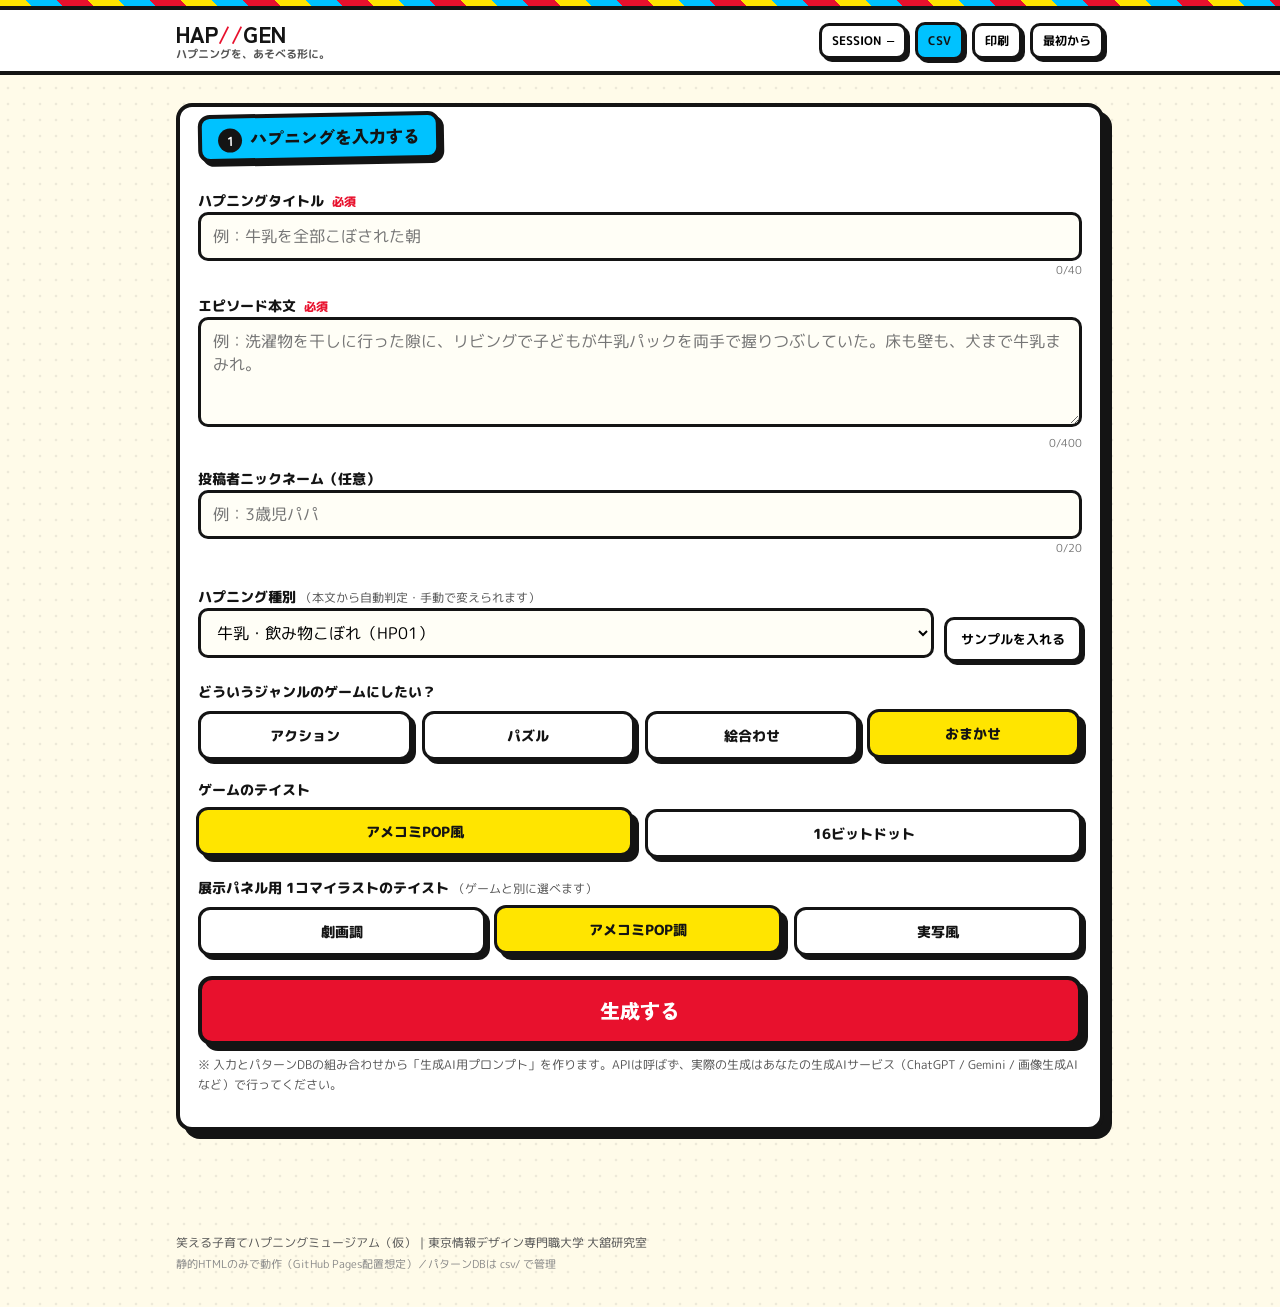
==== offline.html @ a5647f0b "操作キャラにじいじばあば/三輪車/ハムスターを追加(CC09-CC11)し、本文連動スコアリング対象に" ====
<!DOCTYPE html>
<html lang="ja">
<head>
<meta charset="UTF-8">
<meta name="viewport" content="width=device-width,initial-scale=1.0">
<title>HAP//GEN — 子育てハプニング→ゲーム&イラスト 生成プロンプトツール</title>
<meta name="description" content="区民から投稿された子育てハプニングを、遊べるミニゲームと展示パネル1コマの生成AI用プロンプトに落とす。笑える子育てハプニングミュージアムのための企画ツール。">
<link rel="preconnect" href="https://fonts.googleapis.com">
<link rel="preconnect" href="https://fonts.gstatic.com" crossorigin>
<link href="https://fonts.googleapis.com/css2?family=IBM+Plex+Mono:wght@400;600&family=M+PLUS+Rounded+1c:wght@400;700;800&family=Zen+Kaku+Gothic+New:wght@700;900&display=swap" rel="stylesheet">
<style>
:root{
  --ink:#141414; --paper:#fffbe9; --card:#ffffff;
  --cyan:#00c2ff; --yellow:#ffe500; --red:#e8112d; --blue:#2b50ff;
  --mono:'IBM Plex Mono',ui-monospace,monospace;
  --gothic:'Zen Kaku Gothic New','M PLUS Rounded 1c',sans-serif;
  --round:'M PLUS Rounded 1c','Hiragino Maru Gothic ProN','Yu Gothic',sans-serif;
}
*{box-sizing:border-box;-webkit-tap-highlight-color:transparent;}
body{
  margin:0;color:var(--ink);background:var(--paper);
  background-image:radial-gradient(rgba(0,0,0,.07) 1.5px, transparent 1.6px);
  background-size:16px 16px;
  font-family:var(--round);line-height:1.65;font-size:15px;
}
.edge{height:10px;border-bottom:4px solid var(--ink);
  background:repeating-linear-gradient(45deg,var(--yellow) 0 22px,var(--cyan) 22px 44px,var(--red) 44px 66px);}

/* ---------- ヘッダー ---------- */
.bar{position:sticky;top:0;z-index:20;background:var(--card);border-bottom:4px solid var(--ink);}
.bar-in{max-width:960px;margin:0 auto;display:flex;align-items:center;justify-content:space-between;gap:10px;padding:10px 16px;}
.wordmark{text-decoration:none;color:var(--ink);display:flex;flex-direction:column;line-height:1.25;}
.wm-main{font-family:var(--gothic);font-weight:900;font-size:22px;letter-spacing:.02em;}
.slash{color:var(--red);}
.wm-sub{font-size:11px;color:#555;font-weight:700;}
.bar-right{display:flex;align-items:center;gap:8px;flex-wrap:wrap;}
.code-chip,.icon-btn,.db-chip{
  border:3px solid var(--ink);border-radius:10px;background:#fff;
  font-family:var(--round);font-weight:700;font-size:12px;padding:6px 10px;
  box-shadow:3px 3px 0 var(--ink);cursor:pointer;
}
.code-chip:active,.icon-btn:active{transform:translate(2px,2px);box-shadow:1px 1px 0 var(--ink);}
.cc-val{font-family:var(--mono);margin-left:6px;}
.db-chip{cursor:default;}
.db-chip.csv{background:var(--cyan);}
.db-chip.api{background:var(--yellow);}
.db-chip.local{background:#e2e2e2;}

/* ---------- レイアウト ---------- */
.shell{max-width:960px;margin:0 auto;padding:28px 16px 60px;}
.card{
  background:var(--card);border:4px solid var(--ink);border-radius:16px;
  box-shadow:8px 8px 0 var(--ink);padding:20px 18px;margin:0 0 32px;
}
.band{
  display:inline-block;margin:-34px 0 14px;background:var(--cyan);
  border:4px solid var(--ink);border-radius:12px;padding:6px 16px;
  font-family:var(--gothic);font-weight:900;font-size:17px;
  box-shadow:4px 4px 0 var(--ink);transform:rotate(-1deg);
}
.band .no{
  display:inline-block;background:var(--ink);color:#fff;border-radius:50%;
  width:24px;height:24px;line-height:24px;text-align:center;font-size:13px;margin-right:8px;
}

/* ---------- フォーム ---------- */
.field{margin:14px 0 4px;}
.field label{display:block;font-weight:800;font-size:14px;}
.req{color:var(--red);font-style:normal;font-size:12px;margin-left:4px;}
.hint{font-weight:400;font-size:12px;color:#555;}
input[type=text],textarea,select{
  width:100%;border:3px solid var(--ink);border-radius:10px;padding:10px 12px;
  font-size:16px;font-family:var(--round);background:#fffef6;outline:none;
}
input:focus,textarea:focus,select:focus{background:#e9fbff;}
textarea{min-height:110px;resize:vertical;}
.count{font-size:11px;text-align:right;color:#777;}
.row{display:flex;gap:10px;align-items:flex-end;margin:14px 0;flex-wrap:wrap;}
.row .grow{flex:1;min-width:220px;}
.ghost{
  border:3px solid var(--ink);border-radius:10px;background:#fff;font-weight:700;
  font-size:13px;padding:10px 14px;cursor:pointer;box-shadow:3px 3px 0 var(--ink);font-family:var(--round);
}
.ghost:active{transform:translate(2px,2px);box-shadow:1px 1px 0 var(--ink);}
.optgroup{margin:18px 0 6px;}
.optgroup .ttl{font-weight:800;font-size:14px;margin-bottom:8px;}
.radios{display:grid;grid-template-columns:repeat(auto-fit,minmax(140px,1fr));gap:10px;}
.radio{position:relative;}
.radio input{position:absolute;opacity:0;width:100%;height:100%;margin:0;cursor:pointer;}
.radio .face{
  display:block;border:3px solid var(--ink);border-radius:12px;padding:10px 8px;
  text-align:center;font-weight:800;font-size:14px;background:#fff;
  box-shadow:4px 4px 0 var(--ink);transition:.08s;pointer-events:none;
}
.radio input:checked+.face{background:var(--yellow);transform:translate(-2px,-2px);box-shadow:6px 6px 0 var(--ink);}
.radio input:focus-visible+.face{outline:3px dashed var(--blue);}
.generate{
  display:block;width:100%;margin-top:20px;border:4px solid var(--ink);border-radius:14px;
  background:var(--red);color:#fff;font-family:var(--gothic);font-weight:900;font-size:20px;
  padding:16px;cursor:pointer;box-shadow:6px 6px 0 var(--ink);
}
.generate:active{transform:translate(3px,3px);box-shadow:2px 2px 0 var(--ink);}
.note{font-size:12px;color:#555;margin-top:10px;}

/* ---------- 出力 ---------- */
.sum{display:flex;flex-wrap:wrap;gap:8px;margin:6px 0 10px;}
.sum .chip{
  border:3px solid var(--ink);border-radius:10px;padding:4px 10px;font-size:12px;
  font-weight:700;background:#fff;box-shadow:3px 3px 0 var(--ink);
}
.sum .chip b{font-weight:800;}
.sum .chip.k-hp{background:var(--cyan);}
.sum .chip.k-genre{background:var(--yellow);}
.sum .chip.k-variant{background:#ffd9e2;}
.sum .chip.k-twist{background:#d9f2ff;}
.sum .chip.k-comedy{background:#fff0b3;}
.sum .chip.k-gimmick{background:#d9ffe2;}
.sum .chip.k-arcade{background:#ffdaa3;}
.sum .chip.k-char{background:#ffd6e8;}
.sum .chip.k-combo{background:var(--yellow);}
.sum .chip.k-taste{background:#e5dcff;}
.sum .chip.k-extract{background:#ffe9d6;}
.sum .chip.k-scene{background:#e2ffd9;text-align:left;max-width:100%;white-space:normal;}
.tabs{display:flex;gap:10px;margin:18px 0 12px;flex-wrap:wrap;}
.tabbtn{
  border:3px solid var(--ink);background:#fff;border-radius:12px;padding:8px 14px;
  font-weight:800;font-size:14px;cursor:pointer;box-shadow:4px 4px 0 var(--ink);font-family:var(--round);
}
.tabbtn.on{background:var(--cyan);}
.pane textarea{
  font-family:var(--mono);font-size:12.5px;line-height:1.6;
  min-height:380px;white-space:pre-wrap;
}
.btnrow{display:flex;gap:10px;margin-top:12px;flex-wrap:wrap;}
.btnrow .main,.btnrow .sub{
  border:3px solid var(--ink);border-radius:10px;padding:10px 16px;font-weight:800;
  font-size:14px;cursor:pointer;box-shadow:3px 3px 0 var(--ink);font-family:var(--round);
}
.btnrow .main{background:var(--yellow);}
.btnrow .sub{background:#fff;}
.btnrow .main:active,.btnrow .sub:active{transform:translate(2px,2px);box-shadow:1px 1px 0 var(--ink);}

.foot{max-width:960px;margin:0 auto;padding:10px 16px 34px;font-size:12px;color:#555;display:flex;flex-direction:column;gap:2px;}
.foot-note{font-size:11px;color:#888;}

.toast{
  position:fixed;left:50%;bottom:24px;transform:translateX(-50%) translateY(20px);
  opacity:0;transition:.25s;background:var(--ink);color:#fff;padding:10px 18px;
  border-radius:12px;font-weight:700;z-index:99;pointer-events:none;
}
.toast.show{opacity:1;transform:translateX(-50%) translateY(0);}

@media(max-width:600px){
  .bar-in{padding:8px 10px;}
  .wm-sub{display:none;}
  .shell{padding:22px 10px 50px;}
  .pane textarea{min-height:300px;}
}

@media print{
  body{background:#fff;}
  .edge,.bar,.foot,.toast,.btnrow,.tabs,.note,.sum{display:none!important;}
  .card{box-shadow:none;border-width:2px;}
  #formCard{display:none!important;}
  #outCard{display:block!important;}
  .pane{display:block!important;margin-bottom:18px;}
  .pane[hidden]{display:block!important;}
  .pane textarea{border:1px solid #999;height:auto;min-height:0;font-size:10px;white-space:pre-wrap;}
}

</style>
</head>
<body>
<div class="edge" aria-hidden="true"></div>

<header class="bar">
  <div class="bar-in">
    <a class="wordmark" href="#" aria-label="最初に戻る">
      <span class="wm-main">HAP<span class="slash">//</span>GEN</span>
      <span class="wm-sub">ハプニングを、あそべる形に。</span>
    </a>
    <div class="bar-right">
      <button class="code-chip" id="sessionChip" type="button" title="この企画のセッションリンクをコピーします。別の端末で続きを開けます。">
        <span class="cc-label">SESSION</span><span class="cc-val" id="sessionCode">—</span>
      </button>
      <span class="db-chip local" id="dbChip" title="データの読み込み元">…</span>
      <button class="icon-btn" id="btnPrint" type="button" title="印刷 / PDF保存">印刷</button>
      <button class="icon-btn" id="btnRestart" type="button" title="入力を全部消して最初から">最初から</button>
    </div>
  </div>
</header>

<main class="shell">

  <!-- ===== 1. 入力フォーム ===== -->
  <section class="card" id="formCard">
    <h2 class="band"><span class="no">1</span>ハプニングを入力する</h2>

    <div class="field">
      <label for="fTitle">ハプニングタイトル <em class="req">必須</em></label>
      <input type="text" id="fTitle" maxlength="40" placeholder="例：牛乳を全部こぼされた朝">
      <div class="count"><span id="cTitle">0</span>/40</div>
    </div>

    <div class="field">
      <label for="fStory">エピソード本文 <em class="req">必須</em></label>
      <textarea id="fStory" maxlength="400" placeholder="例：洗濯物を干しに行った隙に、リビングで子どもが牛乳パックを両手で握りつぶしていた。床も壁も、犬まで牛乳まみれ。"></textarea>
      <div class="count"><span id="cStory">0</span>/400</div>
    </div>

    <div class="field">
      <label for="fAuthor">投稿者ニックネーム（任意）</label>
      <input type="text" id="fAuthor" maxlength="20" placeholder="例：3歳児パパ">
      <div class="count"><span id="cAuthor">0</span>/20</div>
    </div>

    <div class="row">
      <div class="field grow">
        <label for="fPack">ハプニング種別 <span class="hint">（本文から自動判定・手動で変えられます）</span></label>
        <select id="fPack"></select>
      </div>
      <button class="ghost" id="btnSample" type="button">サンプルを入れる</button>
    </div>

    <div class="optgroup">
      <div class="ttl">どういうジャンルのゲームにしたい？</div>
      <div class="radios" id="rGenre">
        <label class="radio"><input type="radio" name="genre" value="action"><span class="face">アクション</span></label>
        <label class="radio"><input type="radio" name="genre" value="puzzle"><span class="face">パズル</span></label>
        <label class="radio"><input type="radio" name="genre" value="match"><span class="face">絵合わせ</span></label>
        <label class="radio"><input type="radio" name="genre" value="omakase" checked><span class="face">おまかせ</span></label>
      </div>
    </div>

    <div class="optgroup">
      <div class="ttl">ゲームのテイスト</div>
      <div class="radios" id="rGTheme">
        <label class="radio"><input type="radio" name="gtheme" value="pop" checked><span class="face">アメコミPOP風</span></label>
        <label class="radio"><input type="radio" name="gtheme" value="pixel"><span class="face">16ビットドット</span></label>
      </div>
    </div>

    <div class="optgroup">
      <div class="ttl">展示パネル用 1コマイラストのテイスト <span class="hint">（ゲームと別に選べます）</span></div>
      <div class="radios small" id="rITaste">
        <label class="radio"><input type="radio" name="itaste" value="gekiga"><span class="face">劇画調</span></label>
        <label class="radio"><input type="radio" name="itaste" value="pop" checked><span class="face">アメコミPOP調</span></label>
        <label class="radio"><input type="radio" name="itaste" value="photo"><span class="face">実写風</span></label>
      </div>
    </div>

    <button class="generate" id="btnGen">生成する</button>
    <p class="note">※ 入力とパターンDBの組み合わせから「生成AI用プロンプト」を作ります。APIは呼ばず、実際の生成はあなたの生成AIサービス（ChatGPT / Gemini / 画像生成AI など）で行ってください。</p>
  </section>

  <!-- ===== 2. 生成結果 ===== -->
  <section class="card" id="outCard" hidden>
    <h2 class="band"><span class="no">2</span>生成結果</h2>

    <div class="sum" id="sumChips"></div>
    <div class="row">
      <button class="ghost" id="btnReroll" type="button">バリエーションを変える</button>
      <button class="ghost" id="btnBack" type="button">入力に戻る</button>
    </div>

    <div class="tabs" role="tablist">
      <button class="tabbtn on" id="tabGame" role="tab">ゲーム生成プロンプト</button>
      <button class="tabbtn" id="tabIllust" role="tab">イラスト生成プロンプト</button>
    </div>

    <div class="pane" id="paneGame">
      <textarea id="outGame" readonly spellcheck="false"></textarea>
      <div class="btnrow">
        <button class="main" id="btnCopyGame" type="button">コピー</button>
        <button class="sub" id="btnDlGame" type="button">.mdでダウンロード</button>
      </div>
    </div>

    <div class="pane" id="paneIllust" hidden>
      <textarea id="outIllust" readonly spellcheck="false"></textarea>
      <div class="btnrow">
        <button class="main" id="btnCopyIllust" type="button">コピー</button>
        <button class="sub" id="btnDlIllust" type="button">.mdでダウンロード</button>
      </div>
    </div>

    <div class="btnrow">
      <button class="main" id="btnDlBoth" type="button">両方まとめてダウンロード</button>
    </div>
  </section>

</main>

<footer class="foot">
  <span id="footCredit">笑える子育てハプニングミュージアム（仮）｜東京情報デザイン専門職大学 大舘研究室</span>
  <span class="foot-note">静的HTMLのみで動作（GitHub Pages配置想定）／パターンDBは csv/ で管理</span>
</footer>

<div class="toast" id="toast" role="status"></div>

<script>
/* =========================================================
   HAP//GEN — DB接続設定
   GitHub Pages に上げる前に、ここだけ書き換える。
   ========================================================= */
window.HP_CONFIG = {
  /* 'csv'   : 公開したスプレッドシートのCSV / 同じリポジトリの csv/ を読む（GitHub Pages だけで完結）
     'api'   : Google Apps Script の Web App から JSON を受け取る（非公開シートも可）
     'local' : 同梱の data.js を使う（オフライン・予備） */
  MODE: 'csv',

  /* MODE='api' のとき：Apps Script をデプロイして出た URL を貼る
     例）https://script.google.com/macros/s/AKfycb..../exec */
  API_URL: '',

  /* MODE='csv' のとき：公開CSVの置き場所（末尾スラッシュあり）
     tools/sheet_export.gs の exportCsv() で Google ドライブに書き出した公開URL、
     または同じリポジトリに置いた csv/ フォルダ */
  CSV_BASE: 'csv/',

  /* 起動時にDBが読めなかったとき、同梱の data.js で動かす（イベント当日を止めない） */
  FALLBACK: true,

  /* 読み込みログをコンソールに出す */
  DEBUG: true
};


/* 自動生成ファイル: node tools/build_data.js で csv/*.csv から出力。
   直接編集しない。編集は csv/*.csv を行い、再実行する。 */
window.HP_DATA = {};
window.HP_DATA["設定"] = "key,value\ntool_name,HAP//GEN\nevent_name,笑える子育てハプニングミュージアム\nvenue,江戸川区メタバース区役所\norganizer,東京情報デザイン専門職大学 大舘研究室\ngame_min_sec,30\ngame_max_sec,90\nillust_ratio,4:5\nillust_size,1080x1350\npanel_print,A4縦\n";
window.HP_DATA["マスタ_ハプニング"] = "id,label,keywords,sample_title,sample_episode,scene_hook,good_items,bad_items,player,player_label,game_hook,onomatopoe,illust_idea\nHP01,牛乳・飲み物こぼれ,\"牛乳,ミルク,こぼし,こぼれ,ジュース,水,コップ,麦茶,コーヒー\",牛乳を全部こぼされた朝,\"洗濯物を干しに行った隙に、リビングで子どもが牛乳パックを両手で握りつぶしていた。床も壁も、犬まで牛乳まみれだった。\",\"朝のリビング。床に広がる白い水たまりと、倒れた牛乳パック。\",\"🥛,🍼,🧃,☕\",\"🥦,🧦,💧\",🍽️,お皿,\"こぼれる前の飲み物をお皿で受け止める / 床の水たまりをすばやくふき取る\",\"ざっぱーん!,OOPS!,MY GOD!,ヌルヌル…,WAAAH!\",\"倒れた牛乳パックから飛び散る牛乳。驚いて両手を広げる親と、なぜか得意げな子ども。\"\nHP02,トイレダッシュ,\"トイレ,うんち,うんこ,おしっこ,おまる,漏らす\",トイレまであと300メートル,\"商店街で「うんち!」が宣言された。迷路みたいな路地、避けきれない人混み、そして最後の一本道。親子の全力ダッシュ3分間。\",\"人混みと路地。視線の先に光るトイレのピクトグラム。\",\"🧻,🚽,💧,⭐\",\"🚧,🌀,🦠\",🧑,親(子を背負い),\"「うんち!」と言い出した子を背負って、人混みをよけながらトイレへダッシュ\",\"EMERGENCY!,うんち!,ダーッシュ!,まにあえ〜!,WHAT!?\",\"子を背負って全力疾走する親。後ろに青白いオーラ、前方に光るトイレサイン。\"\nHP03,ごはん大乱戦,\"ごはん,ご飯,食,食べ,たべ,離乳食,野菜,夕食,朝食,おやつ,パン,ランチ,口\",夕食が床に消えていく,\"ごはんを口に運ぶたび、いらないものが床に落ちていく。終わってみれば、床に落ちた量のほうが多かった日があった。\",\"食卓の上。飛び散るごはん粒と野菜。\",\"🍚,🥕,🍎,🍜\",\"🧦,🪀,📱\",👅,おくち,\"口に運べる食べものと、食べちゃいけないものを見分けてキャッチする\",\"あーん!,もぐもぐ,べっぴょ!!,UHHH…,もういや!\",\"食卓でスプーンを高くかざす子ども。飛び散るごはん粒と野菜、後ろで固まる親。\"\nHP04,おひるね大作戦,\"寝ない,寝た,お昼寝,おひるね,寝かしつけ,眠,ねむ,夜泣き,寝返り,添い寝,おねんね\",絵本3冊でも寝なかった夜,\"3冊の絵本と子守唄をフル投入したが、本人は最後までお目々ぱっちり。眠りに落ちたのは、添い寝した親のほうだった。\",\"薄暗い寝室。ふとんの上、頭上に月光とZの文字。\",\"😴,🌙,🧸,⭐\",\"🥁,📢,🔔\",🛏️,ふとん,\"眠くなるアイテムを集めて子どもを寝かしつける / うるさい音をよけて夢をまもる\",\"Zzz…,ねむい…,SHHH!,んぁ?,まだねない!\",\"ふとんで熟睡する子どもと、隣で身動きできない親。頭上にZの文字と月光。\"\nHP05,らくがき大作戦,\"落書き,らくがき,描い,かいた,クレヨン,絵の具,ペン,壁に描\",壁に家族の似顔絵美術館,\"トイレに行って戻ると、白い壁にクレヨンで「家族全員の似顔絵」が完成していた。犬には、しっかり首輪まで描かれていた。\",\"白い壁や畳に広がる、カラフルで大胆な落書き。\",\"🖍️,🎨,⭐,🌸\",\"🧦,🍕,💧\",🧽,スポンジ,\"壁を走る落書きをスポンジで消す / いい絵と消しちゃいけない絵を見分ける\",\"描いちゃった!,WHAT!?,最高傑作!,ピカソ!?,うわー!\",\"壁いっぱいの「作品」の前でドヤ顔の子ども。後ろで言葉を失う親。\"\nHP06,お風呂大爆発,\"お風呂,ふろ,シャワー,バスルーム,バスタブ,お湯,泡,入らない\",お風呂から脱走忍者,\"お風呂の湯船に、パジャマのまま飛び込もうとして抱き止めた。その2秒後、泡だらけの姿で脱走を開始した。\",\"バスルーム。床までこぼれる泡と、湯船の縁。\",\"🛁,🧼,🦆,⭐\",\"🧦,📱,🪣\",🪣,おけ,\"泡を集めてお風呂を完成させる / 脱走する子をよけいながら洗い上げる\",\"じゃぶじゃぶ!,ぶくぶく,入らない〜!,SHHH!,WAAAH!\",\"泡まみれで風船みたいにふくらんだ子ども。バスタブからこぼれ落ちる泡。\"\nHP07,スマホとり合い,\"スマホ,携帯,スマフォ,アイフォン,電話,充電,動画\",正座でにらむスマホ,\"スマホで動画を見ていたら、画面の前で誰かが直立不動の正座を始めた。じりじりと距離を詰めてくるその手を、止められない。\",\"リビングのソファ。画面の前で正座する子どもの影。\",\"📱,🔋,⭐,🎧\",\"🧸,🍕,💧\",📱,スマホ,\"子どもの手からスマホをまもる / とられないようにすばやくスワイプ\",\"じーっ,取り返した!,NOOO!,ぎゃー,WHAT!?\",\"スマホを高くかかげる親と、飛びつく子ども。静止画なのに動きが伝わる構図。\"\nHP08,お迎えバス・送迎ダッシュ,\"バス,お迎え,送迎,園バス,遅刻,間に合,ママチャリ,自転車,幼稚園,保育園,迎え\",幼稚園のお迎えバスをママチャリで追いかけた朝,\"バス乗り場に着いたら、お迎えバスの尾灯が見えはじめていた。ママチャリを飛ばして追いかけ、信号ごとに差が開いていく。なんとか曲がり角で追いつき、子どもは平然と「もう来ないかと思った」と言った。\",\"住宅街の坂道とバス通り。先を行くお迎えバスのテールランプ。\",\"🚌,🚲,💨,⭐\",\"🚦,🚧,🐶,🚗\",🚲,ママチャリ,\"お迎えバスをママチャリで追いかける。信号・坂・人混みをよけて距離を縮め、バスのドアまでたどり着く\",\"間に合え〜!,ダーッシュ!,EMERGENCY!,しんごう…!,WHAT!?\",\"ママチャリを猛烈にこぐ親。先を行くお迎えバスの後ろ姿、舞い上がる風。\"\nHP09,静寂の犯人探し,\"静か,静寂,米びつ,ばら撒き,ばらまき,ティッシュ,小麦粉,粉ミルク,いたずら,犯人,散らかし\",やけに静かだと思ったら米びつ大惨事,\"洗濯物を干している間、「やけに静かだな…」。見に行くと、米びつがひっくり返され床一面にお米がばら撒かれていた。犯人はベビーチェアの上で拍手していた。\",\"キッチンとリビング。床一面の白いお米と、勝ち誇った顔の子ども。\",\"🧺,🧹,⏳,⭐\",\"🍚,🐾,💨,🧦\",🧹,ほうき,\"「やけに静かだ」の数秒間が勝負。散らかったものを時間内に集めて後片付けする回収アクション。足跡をたどる形式もよい\",\"ざーっ,サワサワ…,STILL…,えっ!?,しずーん\",\"床一面にばら撒かれたお米の前で拍手する子ども。扉の隙間からこっそり覗く大人。\"\nHP10,メイク&化粧イタズラ,\"メイク,化粧,口紅,ファンデーション,ファンデ,パフ,香水,美容液,基礎化粧品,鏡\",鏡の前のファッションショー,\"化粧をしている数分の間に、本人の顔にも母の顔にも口紅とパフが飛び火。鏡の前で完成した「作品」を、本人が自慢げに披露してくれた。\",\"ドレッサーの前。口紅とパフの跡だらけの親子。\",\"💄,🪞,🎀,⭐\",\"🧴,🧦,🚿,🐾\",💄,口紅,\"流れてくる化粧品を正しく使う/間違えたものをよける。肌の「メイク完了度」をタイムリーに上げるパズルもよい\",\"すーっ,キラキラ,完成!,WHAT!?,あらやだ\",\"口紅だらけの顔でドヤ顔の子どもと、口の周りだけ化粧された親。鏡の反射も活用。\"\nHP11,スーパーおねだり大戦,\"スーパー,レジ,コンビニ,買い物,おねだり,買って,お菓子,玩具売り場,カゴ,代金\",レジ前での大泣き一回戦,\"レジの行列で「あのお菓子買って!」が却下された瞬間、床での寝そべり大泣きが始動。周囲の視線を集めながら、最後はレジのおばちゃんが1個サービスして決着した。\",\"スーパーのレジ前。床で寝そべる子と小さくなる親。\",\"🛒,🍎,🥕,🧾\",\"🍭,🧸,📢,👀\",🛒,買い物かご,\"流れてくるおねだりをカゴに入れる/入れると面倒になる取捨選択。周囲の視線ゲージの管理がツイスト\",\"うわーん!,ほしい〜!,IGNORE…,どいて〜,ピーポー\",\"床で寝そべって大泣きする子どもと、かごを持って固まる親。見守る他の客と店員。\"\nHP12,迷言・言い間違いアワー,\"言い間違い,迷言,名言,言えた,口癖,真似,覚え,言葉,間違い,読み間違い\",月極駐車場は「げっきょくさん」のもの,\"駐車場を指さして「げっきょくさんのところだね」。以後、アジフライは「アジライフ」、店は「エコバッグさん」に。家族の迷言帳が1冊できあがった。\",\"家族の会話が飛び交うリビングや車内。フキダシの海。\",\"💬,📖,⭐,✏️\",\"🐦,🔇,🌀,🤖\",💬,フキダシ,\"出てくる言葉カードを「正しい読み方/うちの迷言」に仕分ける。迷言と絵を合わせる神経衰弱もよい\",\"えっ!?,アジライフ!,あるある!,笑い声,教科書よ\",\"フキダシだらけで得意げに喋る子どもと、笑い転げる大人たち。\"\nHP13,服のこだわり大戦,\"服,着替え,お古,ボロボロ,キャラクター,自分で着,パジャマ,ズボン,靴,好きな服,着たがら\",ボロボロの服しか着ない主張,\"お古のボロボロの服を「これがいい!」と主張し、それ以外は着ない。外出先でも全身キャラクター衣装。親の服選びは毎朝の戦争である。\",\"朝の玄関・クローゼット前。服の山と交渉中の親子。\",\"👕,🧦,👗,⭐\",\"🥦,🌀,📢,💧\",👕,服,\"流れてくる服を「本人が喜ぶ服/却下」に仕分ける。コーデ完成で得点の仕分けゲーム\",\"これがいい!,ダメ!,MMM…,きらきら,WHAT!?\",\"全身キャラクター衣装でドヤ顔の子どもと、服の山に埋もれる親。\"\nHP14,ヒヤリハット→笑い変換,\"ヒヤリ,誤飲,あやうく,危ない,ぶつけ,落とし,転ん,まな板,包丁,ソファ,落下\",まな板の包丁とそれはあまりに急で,\"料理中、隣に来た子どもがまな板の包丁に手を伸ばした。間一髪でキャッチした親の手には冷や汗。貼った「調理場立ち入り禁止テープ」は、夜には剥がされていた。\",\"キッチン。包丁と安全グッズが同居する戦場。\",\"🧤,🧲,🔒,⭐\",\"🔪,🥦,💧,⚡\",🧲,安全マグネット,\"危険物をストップ/安全物をスルーする瞬時判定アクション。判定に迷う「迷い物」も登場。実際の安全の学びを1行添えると効果的\",\"あっ!,危ない!,Phew…,セーフ!,ガーン\",\"包丁に伸びる小さな手と、間一髪で止める親。コミック風の「!」マーク。\"\nHP15,寝相アート&寝言,\"寝相,寝言,蹴っ,押しつぶし,落ちる,横転,布団,ふとん,ベッド,はみ出し\",添い寝パパは押しつぶされる,\"添い寝で先に寝落ちしたパパが、大寝返りで子どもを押しつぶしそうになる。本人は無自覚に最高の寝相アートを描き、朝まで一切動かなかった。\",\"家族3人の大型ふとん。寝相アートの侵攻を示す矢印。\",\"🛏️,😴,🛡️,⭐\",\"🌀,🦶,🥁,💤\",🛡️,防壁,\"寝相の侵攻ルートをよけきるタワーディフェンス風。ふとんの端から落ちる前に寝言を拾う形式もよい\",\"どーん!,Zzz…,SNORE!,危ない!,んぁ?\",\"大の字で侵攻するパパと、端っこで耐える子ども。寝相アートの軌跡を点線で。\"\nHP16,パパあるある,\"パパ,旦那,夫,父親,お父さん,昼寝,熟睡,お菓子でつる,手抜き,本気\",お菓子でつる父の末路,\"あやすのに疲れたパパが「お菓子あげるから」と決別のカードを切る。一時は静寂が訪れるが、以後お菓子の前でのみ要求がエスカレート。最後はママの雷が落ちた。\",\"リビング。お菓子の袋と、休戦協定のテーブル。\",\"🍪,🥤,🧸,⭐\",\"🥦,📢,😱,💧\",🍪,おやつ,\"お菓子を配って機嫌を取る配給アクション。配りすぎるとママ怒りゲージが上昇する\",\"ほら!,やった〜!,uh oh…,ばれた!?,ごまかす\",\"お菓子の袋を高々と掲げて勝利する子どもと、げっそりしたパパ。遠くで怒るママのシルエット。\"\nHP17,兄弟・第二子の宿命,\"第二子,上の子,下の子,兄弟,姉妹,きょうだい,喧嘩,取り合い,妹,弟,兄,姉\",第二子は兄への愛が重い,\"寝返りができるようになった妹が、兄のもとへハイハイで絡みに行く。兄の作品を壊すのも遊びのうち。兄は「また来た」と顔を覆うが、妹は満面の笑みである。\",\"リビングの絨毯。ハイハイ侵攻する妹と、砦を築く兄。\",\"🤝,🍼,🧸,⭐\",\"🌪️,💥,📢,💧\",🧸,おもちゃの砦,\"親1人で操作し、飛び込んでくる要求やハプニングをさばくアクション（子どもたちは操作せず、無邪気な顔で要求してくる側）\",\"きゃー!,あぶない!,DRAMA!,わけて!,あげる\",\"ハイハイで迫る赤ちゃんと、絨毯に砦を築いて守る兄。笑顔の兄妹対決。\"\nHP18,外出先で脱走・はぐれ,\"はぐれ,迷子,店外,逃げる,脱走,外出先,走り去り,隠れ,見失\",雑貨屋での0.5秒脱走,\"買い物中、目を離した0.5秒で店の外へ。万全の追跡態勢で路地裏を確保し、発見した場所はお店の看板猫のそば。猫と友達になっていた。\",\"商店街と路地裏。看板猫と並んで座る子ども。\",\"🐈,🤝,🧭,⭐\",\"🏃,🌀,👀,📢\",🧭,追跡レーダー,\"視界から消えた子を追いかける追跡アクション。足跡・視線・猫の鳴き声がヒントになる\",\"どこ!?,きた〜,FOUND!,やれやれ,見ーつけた\",\"看板猫と仲良く並ぶ子どもを発見する親。0.5秒の脱走を示す時計。\"\nHP19,なんでも自分でやりたい期,\"自分で,こだわり,手伝わない,一人で,じぶんで,順番,同じで,やり直し\",靴下は自分で履く主義,\"靴下の履き口をどうにか食い込ませ、涙目になりながらも手伝いを拒否。40分の攻防の末、左右逆のまま「じぶんで できた!」の雄叫び。親は拍手で迎えるしかない。\",\"玄関と靴箱の前。片方だけ妙に食い込んだ靴下。\",\"🧦,👍,⏳,⭐\",\"🤝,📢,⏩,💧\",🧦,靴下,\"子どもの「自分で」を最後まで見守る根気タイムアタック。手を出すと減点の逆転ゲーム\",\"じぶんで!,じっと…,みはる!,あとちょっと,STEP!?\",\"逆さま靴下で「できた!」ポーズの子どもと、拍手しつつじわじわ来ている親。\"\nHP00,あるある汎用,,\"玩具の海で転んだ朝\",\"玩具箱をひっくり返した翌朝、そこを通り抜けようとして親が転んだ。子どもは「ぱぱ だいじょうぶ?」と笑いながら撮影を続けていた。\",\"リビング。散らかった玩具の海。\",\"🧸,🍼,🧦,⭐,🍱\",\"🥦,💧,🌪️,🐸\",🛒,かご,\"家じゅうのハプニングが飛び出す、総合あるあるゲーム\",\"OOPS!,あるある!,WAAAH!,ピンチ!,WHAT!?\",\"玩具の海の真ん中で高笑いする子どもと、転んだ親。\"\n";
window.HP_DATA["パターン_ジャンル"] = "id,name,goal_text,controls_pc,controls_sp,loop_text,score_text,win_text,lose_text,duration_sec\nG_ACTION,アクション,\"落ちてくる・流れてくるものに即反応して、キャッチ/よける/仕分けるシンプルアクション。\",\"← → または A D キー、マウスドラッグ\",\"画面ドラッグ、画面下の左右タッチボタン\",\"30〜60秒間、出現ペースがだんだん速くなる。1プレイで勝敗が決まる。\",\"キャッチ+10点×コンボ。ミスでピンチゲージ+15%。\",\"タイムアップ時にピンチゲージ100%未満なら成功。\",\"ピンチゲージが100%に達したら即終了。\",60\nG_PUZZLE,パズル,\"あらわれたものを、2つの箱のどちらへ仕分けるか判断するコミカルパズル。\",\"← → キーまたはクリック\",\"タップ（画面の左半分/右半分）\",\"1問ずつ出題。30〜60秒で何問正解できるか競う。\",\"正解+12点×コンボ。はずれでピンチゲージ+12%。\",\"タイムアップ時の正解数とピンチゲージで判定。\",\"ピンチゲージ100%で即終了。\",60\nG_MATCH,絵合わせ,\"カードをめくって同じ絵をそろえる神経衰弱。位置を覚える力が勝負。\",\"クリックでカードをめくる\",\"タップでカードをめくる\",\"8組そろえるか、制限時間90秒。\",\"ペア成立+15点×コンボ。はずれでピンチゲージ+7%。\",\"8組そろえきったら成功（残り時間ボーナス）。\",\"ピンチゲージ100%で即終了。\",90\n";
window.HP_DATA["バリエーション"] = "id,genre_id,name,desc\nV_A1,G_ACTION,キャッチ・回収,\"上から落ちてくる／降ってくるものを、エピソードの主役が受け止める・回収する。何をキャッチしどこで受けるかは、必ずエピソードの登場物から決める。\"\nV_A2,G_ACTION,よけろダッシュ,\"主役がエピソードの舞台を進み、障害物を左右によけながらゴール（追跡対象・目的地）を目指す。追いかける・間に合わせたい系のエピソードと相性が良い。主役の乗り物・よけるもの・ゴールはすべてエピソードから決める。\"\nV_A3,G_ACTION,スワイプ仕分け,\"流れてくるものを左右スワイプで振り分ける。何が流れ、どこへ振り分けるかは、必ずエピソードの内容から決める。\"\nV_A4,G_ACTION,リズムタップ,\"タイミングよくタップする音合わせアクション（「あーん!」のタイミングで口に運ぶ、青信号のタイミングで発進 など）。判定帯が縮むほど難しくなる。タイミングの意味はエピソードから決める。\"\nV_A5,G_ACTION,ねらって発射,\"主役が物を狙って発射・投げて、ターゲットに当てる。角度と強さはドラッグで調整。何を投げ、何を狙うかはエピソードの登場物から決める。\"\nV_A6,G_ACTION,連打チャージ走行,\"連打で力を溜めて一気にゴールへ向かう連打アクション（背負った子と走り抜く、こぼれる前に駆けつける など）。ゴールの意味はエピソードから決める。\"\nV_A7,G_ACTION,オートランナー,\"主役が自動で走り、タップでジャンプ・しゃがみして障害物をよけるランナー系。走る場所・よけるものはエピソードから決める。\"\nV_A8,G_ACTION,まもりガード,\"流れてくるものから対象（子ども・画面内の誰か）を左右操作でまもるガードアクション。まもるもの・襲ってくるものはエピソードから決める。\"\nV_P1,G_PUZZLE,仕分け箱,\"1問ずつ出るものを2つの箱に振り分ける。箱の意味（食べられる/食べられない など）と中身は、必ずエピソードから決める。\"\nV_P2,G_PUZZLE,バランス積み,\"アイテムをぐらぐらの台に積み上げる。台とアイテムは、エピソードの小物に置き換える。\"\nV_P3,G_PUZZLE,穴うめ,\"開いた穴にピースをタイミングよくはめる。穴とピースが何を指すかは、エピソードから決める。\"\nV_P4,G_PUZZLE,ならべかえ,\"バラバラになった手順・順番を並び替えるパズル（お風呂の手順、おでかけの支度、事態の再現 など）。手順の意味はエピソードから決める。\"\nV_P5,G_PUZZLE,まちがい探し,\"2枚のパネルのまちがいを探す。まちがいになる小物はエピソードの登場物から決める。\"\nV_P6,G_PUZZLE,かくれ物さがし,\"画面の中に隠れた物・痕跡をタップで探す隠し物パズル（かくれんぼ・痕跡捜索系）。探すもの・隠れる場所はエピソードから決める。\"\nV_P7,G_PUZZLE,つなげて消す,\"同じものを3つ以上つなげて消すラインパズル。つなぐ対象はエピソードの登場物から決める。\"\nV_P8,G_PUZZLE,一瞬判断,\"出てくる物を一瞬で「OK/NG」に振り分ける神経パズル（ヒヤリ判定・安全判定 など）。判定の意味はエピソードから決める。\"\nV_M1,G_MATCH,神経衰弱,\"裏返しのカードからペアを探す定番型。カードの絵・ペアの意味は、必ずエピソードの登場物で置き換える。\"\nV_M2,G_MATCH,スピード合わせ,\"出題パネルと同じ絵を選択肢からすばやくタップ。出題内容はエピソードの場面・登場物から決める。\"\nV_M3,G_MATCH,ペア迷路,\"迷路の中でペアになる絵を2枚見つけると扉が開く。迷路のテーマ・絵はエピソードの舞台・登場物にする。\"\nV_M4,G_MATCH,まちがい合わせ,\"出題に対して「まちがっている方」を選ぶ逆転合わせ。油断すると引っかかる。出題内容はエピソードから決める。\"\nV_M5,G_MATCH,3枚トリオ,\"3枚1組のトリオを集める合わせ（朝の支度セット、お風呂セット など）。組の意味はエピソードから決める。\"\nV_M6,G_MATCH,覚えて再現,\"一瞬だけ見えた並びを覚えて、同じ並びを再現する記憶合わせ。並びの意味はエピソードから決める。\"\nV_M7,G_MATCH,音と絵合わせ,\"効果音・オノマトペと絵を合わせる聴覚合わせ。音の意味はエピソードのフキダシ用オノマトペから決める。\"\nV_M8,G_MATCH,カルタ取り,\"流れてくる札の中から、お題に合う札をすばやく取るカルタ風。お題・札はエピソードの登場物から決める。\"\n";
window.HP_DATA["アーケード型"] = "id,name,desc\nA01,横スクロールアクション（マリオ型）,\"右へ自動で進む横画面ステージを、ジャンプと移動でゴールまで突破する。障害物を飛び越え、アイテムを取る。エピソードの舞台をステージに、登場物を障害物・アイテム・ゴールに置き換える。\"\nA02,ランゲーム（奥に進む型）,\"奥に向かって自動で走り続け、レーン移動とジャンプ・しゃがみで障害物をよけて進む距離型。エピソードの追跡・到達したいものをゴールに、邪魔なものを障害物に置き換える。\"\nA03,左右移動アクション（キャッチ型）,\"下に構えた受け皿を左右移動させて、降ってくるものを受け止める・よける。エピソードの「受け止めたいもの」と「避けたいもの」を降らせる。\"\nA04,落ちものパズル（テトリス型）,\"降りてくるピースを回転・移動で積み、揃った列を消す。エピソードの片付け・積み上げ・整頓をピースの意味に置き換える。\"\nA05,神経衰弱,\"裏返しのカードをめくり、ペアを探す。エピソードの登場物のペア（正しい組み合わせ・対になるもの）をカードにする。\"\nA06,マインスイーパー,\"グリッドの数字を手がかりに、危険マスを推理して開けていく。エピソードの「危ないもの・安全なもの」の推理を盤面に置き換える。\"\nA07,3目並べ,\"縦横斜めに3つ並べる対戦パズル。相手は無邪気な子どもAI（強すぎない・たまにミスする）。勝敗の演出が笑いのオチになる。\"\nA08,ブロック崩し,\"ボールを跳ね返して、積まれたブロックを全部壊す。エピソードの「消したい・壊したい・解決したいもの」をブロックに置き換える。\"\nA09,インベーダー型シューティング,\"下から撃ち上げて、せまってくるものを倒す・止める。エピソードの「止めたい事態」を敵キャラに、撃つものをエピソードの小物に置き換える。\"\nA10,ヘビゲーム（スネーク型）,\"食べ物を食べて成長する体を、自分の体にぶつけずに導く。エピソードの「集めるもの・増えていくもの」をヘビの成長に置き換える。\"\nA11,パックマン型ドットイーター,\"迷路の中でドットを食べ、追いかける者から逃げる。エピソードの「回収したいもの」をドットに、「追いかけっこ」の関係をそのまま使える。\"\nA12,ドンキーコング型階段クライム,\"階段・足場を登って上のゴールを目指す。落ちてくるものをよけながら登る。エピソードの「追いつきたい・届きたいもの」を頂上に置き換える。\"\nA13,ワリオ風ミニゲーム連発,\"5〜10秒の超短いミニゲームが次々出題される連続形式。エピソードの場面を小さな課題に切り分け、テンポよく出題する。\"\nA14,アルカノイド風弾き返し+スイーパー合体,\"弾を返して盤面を整理し、開いた情報から危険を推理する複合型。エピソードの「解決していく感」を段階的に出す。\"\n";
window.HP_DATA["ゲームテンプレート"] = "id,hp_id,name,core\nT01,HP01,こぼれガード,\"落ちてくる・こぼれてくる飲み物を、お皿やコップで受け止めて床を守るキャッチ防衛。受け止め損ねた分だけ床の水たまりゲージが増える。\"\nT02,HP01,ふきとりレース,\"床に広がった水たまりを、制限時間内に端からなぞってふき取る。ぬるぬるゾーンに入ると操作が滑り、パックを踏むと再びこぼれる。\"\nT03,HP01,にげるコップ,\"勝手に転がっていくコップ・パックを追いかけて回収する追跡アクション。逃げる物がワープやバウンドして笑わせる。\"\nT04,HP02,トイレまでダッシュ,\"障害物と人混みを左右でよけながら、ゴールのトイレまで走り抜ける。限界ゲージが時間で上昇し、ゲージ満タンでコミカルにゲームオーバー。\"\nT05,HP02,道あけ,\"前方から流れてくる人・カートをタップで左右に寄せて、通路をこしらえて進む。あける幅とスピードの判断が勝負。\"\nT06,HP02,背負いバランス,\"背負った対象を落とさないよう左右のバランスを取りながら走る。スピードを出すとふらつき、バランスとスピードのトレードオフ。\"\nT07,HP03,あーんリズム,\"口の「あーん!」のタイミングに合わせて食べ物を運ぶリズムアクション。食べられない物が来たら手を引く判断も入る。\"\nT08,HP03,床まもり,\"飛び散る食べ物から床をまもる盾操作。ガードできた量より落ちた量が多いとコミカルな「床の食材図鑑」が育つ。\"\nT09,HP03,重ねて完成,\"食べられる物を正しい順番に重ねて一品完成させる積みパズル。NG物を積むと全体が崩れて床に直行する。\"\nT10,HP04,ねむりゲージ,\"眠くなるアイテムを順番に使って眠りゲージを満タンにする育成パズル。うるさい音は画面からタップで消しにかかる。\"\nT11,HP04,音の犯人探し,\"寝ている子の周りで鳴る音の発生源を、動きの手がかりから推理して止める静音パズル。外すと目がパッチリ開く。\"\nT12,HP04,ふとん防衛線,\"添い寝者の寝返り侵攻から、ふとんの端・子どもの寝場をまもる防衛アクション。侵攻ルートがだんだん読めなくなる。\"\nT13,HP05,壁がきミュージアム,\"壁を這い回る落書きを、スポンジを操作してなぞって消すアクション。消す前に一部「傑作」だけ残す選択ができると得点UP。\"\nT14,HP05,名画セーブ,\"流れてくる子どもの「作品」を「保存」と「お片付け」に仕分ける。本物の名作（家族の似顔絵など）を消すとペナルティで周囲が凍りつく。\"\nT15,HP05,一筆パズル,\"一筆書きで落書きを完成させ、親が戻ってくる前に壁に「提出」する。提出した絵がリザルトで全員に披露される。\"\nT16,HP06,泡フィーバー,\"飛び交う泡を集めてお風呂を完成させる集めアクション。泡だらけの子が脱走するので、時々画面端をタップしてキャッチする。\"\nT17,HP06,脱走ルート封鎖,\"泡まみれで脱走しようとする子のルートを読み、障害物と泡を置いてふさぐ。ふさぎすぎると怒りゲージ（笑）が上がる。\"\nT18,HP06,湯かげんマスター,\"温度ゲージを調整しながら、目を離さずに入浴を進める管理パズル。熱すぎ・ぬるすぎ・脱走の三すくみを回す。\"\nT19,HP07,スマホガード,\"飛びついてくる子の手から、画面を左右操作で守る防衛アクション。守り続けると子が正座でじりじり近づき、距離が縮む。\"\nT20,HP07,取り合いチキンレース,\"じりじり距離を詰めてくる手との距離ゲーム。下ろすタイミングを誤るととられ、早く下ろすと大泣き。判断が勝負。\"\nT21,HP08,バス追跡ダッシュ,\"乗り物を左右操作で運転し、信号・坂・障害物を越えて追跡対象に追いつく。追いつくごとに距離ゲージが回復する。\"\nT22,HP08,信号判断走行,\"青・赤の瞬時判断で進むか止まるかを決める。赤での突入は減速・回り道になり、判断の積み重ねで差が開く。\"\nT23,HP08,近道パズル,\"分岐する路地から追跡対象に近づける道を選ぶルートパズル。選んだ道ごとにコミカルな障害が待つ。\"\nT24,HP09,しーっ!ステルス,\"音を立てずに散らかった物を回収するステルス回収。音の出る物の扱いが難しく、音を立てると静寂が破られて大惨事のまま発見される。\"\nT25,HP09,痕跡パズル,\"足跡・痕跡・証拠品をたどって「何が起きたか」を再現する推理パズル。再現するほど真相（の笑い）が明かされる。\"\nT26,HP09,静か計,\"「やけに静か」の時間の長さに応じて、事態が何に進化したかを早めに推測して対応する予測パズル。対応が遅れるほど事態が拡大する。\"\nT27,HP10,化粧品ディフェンス,\"化粧品に飛びつく子の手を、代替品を渡してそらす対応アクション。渡す物を間違えると意図しないコラボメイクが完成する。\"\nT28,HP10,肌にOK/NG,\"流れてくる化粧品・日用品を「肌にOK」「NG」に仕分ける。NGを通すと画面の顔がコミカルに進化していく。\"\nT29,HP10,鏡のまちがい,\"完成した「作品」のメイクのまちがいを、親の本来の顔を見比べて直す修正パズル。直すほど本人の納得顔が変わる。\"\nT30,HP11,視線ゲージ,\"次々来るおねだりをさばきながら、周囲の視線ゲージを上限以下に保つ管理アクション。最後の手段（代わりの商品・店員の助け）は回数制限あり。\"\nT31,HP11,視線かくれんぼ,\"おねだりの対象になりそうな商品を、子の視線が届かない位置に配置し直す隠すパズル。配置が甘いと視線ロックされる。\"\nT32,HP11,寝そべり対応,\"床で寝そべった子に対して、どう対応するかのカードを素早く選ぶ判断ゲーム。対応の組み合わせで成否とオチが変わる。\"\nT33,HP12,迷言カルタ,\"読み上げ・出題に合う迷言札を取るカルタ風。本物の正しい言葉札と迷言札が並び、どちらを取るかの判断も入る。\"\nT34,HP12,正しい読みは?,\"流れてくる言葉を「正解読み」「うちの迷言」に仕分ける。迷言と判定するほど家族の迷言帳が増えていく。\"\nT35,HP12,発音ペア合わせ,\"発音（オノマトペ・読み上げ）と文字のペアを合わせる神経衰弱。正解のペアと迷言のペアが混ざる。\"\nT36,HP13,コーデ条件パズル,\"「これがいい!」という子のこだわり条件を満たす服の組み合わせを作る条件パズル。条件が増えるほど組み合わせが難しくなる。\"\nT37,HP13,服却下バランス,\"出てくる服を「OK」「却下」に仕分ける。却下しすぎると大泣きゲージが上がり、着せ直しのタイムロスになる。\"\nT38,HP13,着替え補助タップ,\"自分で着ようとする子の、詰まる瞬間（ボタン・袖）だけをタイミングよく補助するタップゲーム。補助しすぎると「じぶんで!」でリセット。\"\nT39,HP14,セーフキャッチ,\"危険物に伸びてくる手を間一髪で止める反応アクション。安全な物・困ったことになりそうな物の区別も入る。\"\nT40,HP14,危険か安全か,\"出てくる物・行動を一瞬で「安全」「危険」に振り分ける瞬時判定。判定を学べる1行メモが結果画面に表示される。\"\nT41,HP14,立ち入り封鎖,\"危険ゾーンへの子の侵攻ルートを、安全グッズでふさぐ配置パズル。ふさぎ方で子の迂回ルートが変わる。\"\nT42,HP15,寝相防衛,\"大寝返りの侵攻から、まもるべき子・空间を守る防衛アクション。侵攻パターンが増えていく。\"\nT43,HP15,寝言しらべ,\"集めた寝言の断片を組み合わせて一文にするお題合わせ。完成文がリザルトで発表される。\"\nT44,HP15,ふとん返送,\"端から落ちかけた対象をふとんの中央へ戻すバランス操作。戻しすぎるとまた逆側に転がる往圧ジレンマ。\"\nT45,HP16,お菓子配給,\"機嫌ゲージを保ちながら、お菓子を配って場を収める配給アクション。配りすぎるとママ怒りゲージ（遠くのシルエット）が上昇する。\"\nT46,HP16,ばれる前に,\"証拠（お菓子の袋・散らかり）を、ママの足音が近づく前に片付けるステルス片付け。片付けの順番と音の判断が勝負。\"\nT47,HP17,砦防衛,\"迫ってくる要求・侵攻から、作品やお気に入りをまもる防衛アクション。まもる位置取りと要求のさばき方が勝負。\"\nT48,HP17,分け前調停,\"取り合いになっている物を、どう分けるかの配分カードでさばく判断ゲーム。納得の配分で笑いが起きる。\"\nT49,HP18,0.5秒追跡,\"見えなくなった対象を、足跡・視線・鳴き声などの手がかりを頼りに追う追跡アクション。手がかりは時々ハズれも出る。\"\nT50,HP18,目撃推理,\"増えていく目撃情報を組み合わせて、対象の居場所を推理する推理パズル。推理が当たると無邪気な発見シーンに繋がる。\"\nT51,HP19,みまもり限定,\"「じぶんでやる!」の最中に手を出さずに見守る我慢ゲージ管理。手を出すと減点、詰まった瞬間だけ我慢ゲージを消費して補助できる。\"\nT52,HP19,詰まった瞬間補助,\"自分で進める子の詰まる瞬間だけタイミングよく補助するタップゲーム。補助なしで通すと時間がかかるが得点UP。\"\nT53,HP00,あるあるカルタ,\"エピソードに登場する物・場面が札になって流れてくる。お題に合う札を素早く取るカルタ取り。\"\nT54,HP00,事件再現,\"散らかった・こぼれた事態を、順番を考えて元に戻す片付けパズル。戻す手順でオチが変わる。\"\nT55,HP00,どっちの対応?,\"進行する事態に対して2択対応を重ねて切り抜ける判断ゲーム。選択の積み重ねで結末が変わる。\"\nT56,HP07,スワイプまもり,\"飛びついてくる手をスワイプでかわしながら、まもりたい物を守る回避アクション。かわし損ねると距離が一気に縮まる。\"\nT57,HP16,シルエット監視,\"遠くで近づいてくる「雷」のシルエットの距離と、場を収めるペースのバランスを取る管理アクション。収めるほどシルエットが遠のく。\"\nT58,HP17,要求さばき,\"左右から飛び込んでくる要求を、1人で振り分けてさばく対応アクション。さばき遅れで要求ゲージが溜まると大事件に発展する。\"\nT59,HP18,方向推理レース,\"一瞬だけ見えた手がかりから進む方向を選び、消えた対象を追いかける連続判断アクション。判断の積み重ねで追いつく。\"\nT60,HP19,こだわり達成サポート,\"子が自分で進める物事の手順から、触らずに見守りつつ危ない物だけ除去する監視アクション。除去のタイミング判断が勝負。\"\n";
window.HP_DATA["操作キャラ"] = "id,name,profile,visual_guide\nCC01,あわてるママ,\"家事と育児の間を走り回る、よく動く頑張り屋。よろけながらも絶対あきらめない。エピソードの主役が「母・ママ」のとき最有力。\",\"大きな瞳と汗しずく、まとめ髪＋エプロン。4頭身のちびデフォルメ。動くときは小走りで腕をブンブン振る。\"\nCC02,あわてるパパ,\"おっちょこちょいだけど愛情は本物。勢い余ってオーバーアクションになる。エピソードの主役が「父・パパ」のとき最有力。\",\"逆立った髪と飛び出した目、半ズボン。4頭身のちびデフォルメ。走ると地面すれすれまで前のめり。\"\nCC03,5歳の坊や,\"自分が主人公のつもりで満面の笑み。無邪気な「主犯」。子どもがハプニング主役のエピソードのとき最有力。\",\"丸々としたほっぺ、ヘアゴムで跳ねるアホ毛、お気に入りのTシャツ。4頭身。はしゃぐと両手を上げて走る。\"\nCC04,元気な女の子,\"ニコニコどこでも全力。がんばる姿が輝く小さなヒロイン。子どもがハプニング主役のエピソードのとき最有力。\",\"ツインテールが跳ねる、スカート＋レッグカバー。4頭身。喜ぶとくるっと回ってスカートがひらひら。\"\nCC05,ちいさな赤ちゃん,\"ハイハイでどこまでも進む、状況を楽しむ探検家。追いかける側・まもる側どちらのゲームでも主役にできる。\",\"おむつとよだれかけ、大きくてキラキラの瞳。3.5頭身。ハイハイでコトコト進み、見つけるとパチパチ拍手。\"\nCC06,ママチャリ（人物キャラの乗り物）,\"子ども乗せママチャリの親子ペア。スピードが出ると目がまわるコミカルさ。移動・追跡系エピソードのとき最有力。\",\"前かごに花（または子どもグッズ）、荷台にリヤシート。車輪は回転アニメでコミカルに。親がペダルを必死にこぐ。\"\nCC07,ベビーカー&赤ちゃん,\"押す人と乗る人のペア。段差ですっ転びそうになる瞬間が笑いどころ。お出かけ・買い物系エピソードのとき最有力。\",\"カゴにお買い物グッズ、日除けフード。押す親はよろけ気味、乗る赤ちゃんは寝ていても平気な顔。\"\nCC08,うちの犬&猫,\"ペットはキョトン顔で現場に居合わせる、動く小物（おじゃまキャラ・癒し枠）。ペットが出るエピソードや、おじゃまキャラが必要なときに使う。\",\"丸い体とふさふさのしっぽ。首輪と鈴。困った人のそばに正座して首をかしげる。\"\nCC09,じいじ&ばあば,\"わざと遅れて「ちょうどいい」タイミングで駆けつける、頼れる（そして時々穴な）助っ人コンビ。孫の要求には絶対勝てない。祖父母が出るエピソードのとき最有力。\",\"白髪に丸メガネのじいじ、結んだ髪のばあば。3.5頭身で腰がまがっているが、走ると意外と速い。孫を見つけるとまゆ毛が八の字の満面笑顔。\"\nCC10,三輪車,\"こぎ始めの研究者（笑）、スピードは出ないが情熱は1番。小さな子の移動・追跡系エピソードのとき最有力。\",\"サドルの高い三輪車、バックミラー付き。前輪がフラフラして自分の意志で曲がらない。がんばってこぐ子の足が回転より速い。\"\nCC11,ハムスター,\"ほっぺに全部を詰め込む、小さな逃走名手。すきまから脱走して進む。ペット・脱走・回収系エピソードや、おじゃまキャラとして使う。\",\"まるい体、詰まったほっぺ、小さな足。高速で回すハムスターホイール、寝床に集めた秘密の貯蔵庫。\"\n";
window.HP_DATA["ツイスト"] = "id,text\nTW01,ときどき強風（おならの風）がふいて、動きが一瞬止まる\nTW02,残り10秒でスピードアップするラストスパート演出\nTW03,ハテナボックス登場：中身が開くまでわからない\nTW04,ミスしても1回だけ「お助け再挑戦」（こぼれた牛乳を最後の1滴まで拾いなおす）\nTW05,コンボ10でオノマトペが画面を駆け巡る大演出\nTW06,途中から画面がくるっと回る逆さステージ（子ども目線）\nTW07,ラッキーアイテムを取ると一瞬スローモーション\nTW08,アイテムがコミカルにバウンドする物理挙動\nTW09,連続正解でBGMのテンポがだんだん速くなる\nTW10,途中で2択イベントが挟まる（「助ける? 進む?」など、選択で展開が変わる）\nTW11,途中10秒間は得点2倍のボーナスタイム（画面が虹色に）\nTW12,画面を横切るおじゃまキャラ（飼い犬・ロボ掃除機・園バス など）をタップで退散させられる\nTW13,ときどき子どもが「手伝ってあげる!」と無邪気なお助けをしかけてくる（助かるのか迷惑なのか）\nTW14,時間経過で判定帯が縮み、後半ほどシビアになる難易度カーブ\nTW15,連続ミスで「なぜなに純粋顔」イベント：子どもがきょとん顔で復活チャンスをくれる\nTW16,画面の端に見えにくい隠しボーナスアイテムがある\nTW17,アイテムが画面の端で跳ね返る（壁バウンド挙動）\nTW18,任意で2倍速モードに挑戦できる（成功すれば得点2倍）\nTW19,最後のミスで直前5秒に巻き戻せるリワインド（1回だけ）\nTW20,途中で大物（祖父母・ペット・園長先生 など）が登場し、場面が一回変わる\n";
window.HP_DATA["コメディ"] = "id,name,game_text,illust_text\nCD01,得意顔エンド,\"子どもは一切悪気なし。ゲーム内でも最後に子どもが自慢げにドヤ顔ポーズをとり、親も呆れつつ笑って受け入れる演出を入れる。失敗時も罰ではなく「大変なことになった!」のコミカル演出。\",\"子どもは無邪気で満面のドヤ顔。親は驚きつつも笑顔。子どもが「悪者」に見えない構図。\"\nCD02,純粋すぎる一発オチ,\"エピソードのオチ（子どもの無邪気な一言・行動）をリザルト画面で大写しにする。子どもの核心を突く一言が一番の見せ場。\",\"子どもの無邪気な一言（フキダシ）を1コマのオチとして大きく配置。親の反応が顔芸で伝わる構図。\"\nCD03,破壊力スローモーション,\"ハプニングが起こる瞬間（こぼれる・散らかる・脱走開始）を一瞬のスローモーション+ズームで大げさに演出する。ヒットストップと画面シェイクで「事件感」を笑いに変える。\",\"ハプニング発生の瞬間をスローモーション風に切り取る。飛び散るものの軌跡と動きの線で「事件の迫力」を笑いに。\"\nCD04,親の顔芸リアクション,\"親の顔がコミカルに変化する（固まる・のけぞる・回転する・青ざめる）。操作キャラの親の反応芸が画面ジュースの主役。\",\"親の大げさな表情（顔芸）を1コマの見どころに。子どもの無邪気さとのギャップで笑う構図。\"\nCD05,勝手に進む子ども,\"操作とは関係なく子ども（またはハプニング源）が勝手に動き出す演出。プレイヤー＝親は「追いつく・止める・回収する」側で、子どもの自由さがゲームの推進力になる。\",\"自分の世界に入って自由に動く子どもと、それを追いかける親。子どもが主導権を持つ構図。\"\nCD06,コミカル物理,\"バウンドする・ヌルヌル滑る・フワフワ浮く・くるくる回るなど、誇張された物理挙動でハプニングの「無茶」を笑えるものにする。現実の危険さは表現しない。\",\"物理法則を無視したコミカルな動き（浮く・滑る・回る）を静止画でもわかるように。誇張された動きの線。\"\nCD07,証拠隠滅パロディ,\"子どもが無邪気に「証拠」を隠そうとする（笑）パロディ演出。捜索パートやリプレイで犯人の無邪気な行動をムービー風に振り返る。\",\"「犯人」っぽく構える子どもと、何も知らない純粋な表情のギャップ。\"\nCD08,なぜなに純粋顔,\"子どもは「なんで怒られるの?」という純粋な疑問顔。親のツッコミ（フキダシ）と子どもの純粋顔の掛け合いが笑いの軸。\",\"真顔で純粋な疑問を投げる子どもと、説明を諦めた親。フキダシの掛け合いで笑う構図。\"\nCD09,ご褒美のハグ,\"失敗・成功どちらのエンドでも、最後は親子で笑い合う/ハグする演出で締める。子育ての大変さを「愛おしさ」で受け止める余韻。\",\"事件の後でも親子が仲良く笑い合う余韻のある構図。\"\nCD10,無邪気顔ウォッチ,\"子どもの無邪気な顔を画面の片隅（または場面内）に大きく常時表示し、状況で表情が変わる。コンボ中=にっこり、ミス=「え?」ときょとん、ピンチ=わくわく照れ顔、リザルト=ドヤ顔。親だけが必死で、子どもは無邪気——この対比が笑いの軸。\",\"子どもの無邪気で満面な笑顔（またはきょとん顔）を1コマの中心に大きく。親の必死な顔との対比で笑いを生む。\"\nCD11,親のツッコミ漫才,\"親のフキダシツッコミ（「まって」「なんで!?」「きょうは寒いからね…」）が笑いのアクセントになる漫才スタイル。子どもの行動と親のツッコミの掛け合いで場面を進める。\",\"親のツッコミフキダシと子どもの無邪気な表情の掛け合い。漫才の間のような構図。\"\nCD12,事態の拡大アート,\"ミスや放置のたびに、事態がコミカルに規模を増していく（水たまりが広がる、泡が倍に、ぬいぐるみが山になる など）。拡大も怖くなく、図鑑のように記録される。\",\"増えていく事態を図鑑・記録風に並べる。「第2形態」「第3形態」のラベルで笑いに。\"\nCD13,ドキュメンタリー実況,\"ナレーション（ドキュメンタリー風の実況）が大げさに解説する。「ここで、母は気づくのである——」的な重厚テロップで軽い事象を笑う。\",\"ドキュメンタリー風テロップ（番組ロゴ・字幕）を1コマに添える。重厚演出と軽い内容のギャップ。\"\nCD14,仰々しい音響,\"ハプニングに大袈裟なBGM・効果音（戦闘開始音・ミステリー調・ファンファーレ）を乗せる。音の重厚さと事象の軽さのギャップで笑う。\",\"大袈裟な効果音のオノマトペ（戦闘音・ファンファーレ）を1コマに描き込む。\"\nCD15,撮影する家族,\"家族の誰かがスマホで撮影していて、リザルト画面で「再生回数」「保存済み」が笑いになる。記録に残る・共有したくなる演出。\",\"スマホを構える家族を画面端に小さく。「録画中」の表示で笑いに。\"\nCD16,自信満々宣言,\"冒頭で子ども（または親）が「ぼくならできる!」「まかせて!」と自信満々に宣言し、結果画面で宣言と現実を見比べる。宣言フキダシが笑いの伏線になる。\",\"宣言フキダシ（「まかせて!」）を1コマに描き、結果とのギャップを構図で表現。\"\n";
window.HP_DATA["ゲーム内仕掛け"] = "id,name,desc\nGM01,星集め,\"コース中に隠れた星・ボーナスアイテムを集める。集めるとリザルト画面が豪華になる（花火・レインボー）\"\nGM02,コンボタイム,\"一定コンボを達成すると短いボーナスタイムが発動（出現ペースが上がり得点2倍）\"\nGM03,フィーバー,\"お助けアイテム取得で一時フィーバー。画面がカラフルになり、すべてがプラス判定になる\"\nGM04,おじゃま中断,\"ときどきおじゃま要素（飼い犬・ロボ掃除機・泡・風 など）が画面を横切って邪魔をする\"\nGM05,難易度カーブ,\"最初は広い判定・ゆっくり、後半はシビア・高速になる難易度カーブ\"\nGM06,リワインド,\"最後のミスで1回だけ直前の5秒に戻れる\"\nGM07,分岐イベント,\"途中で2択イベントが挟まり、選択によって場面展開が変わる\"\nGM08,大物ゲスト,\"途中で大物（祖父母・ペット・園長先生・宅配業者 など）が登場し、場面が一回変わる\"\nGM09,隠しオチ,\"条件を満たすとリザルトのあとに隠しオチ（子どものもう一言）が出る\"\nGM10,逆操作ステージ,\"最後の10秒だけ左右操作が反転する（子ども目線ステージ）\"\nGM11,連打チャージ,\"連打でゲージを溜めて、必殺技（一気に回収・スーパーダッシュ など）を発動できる\"\nGM12,ズームのぞき,\"画面の一部を長押しでズームして見られる（まちがい探し・痕跡捜索系と相性が良い）\"\n";
window.HP_DATA["パターン_テイスト"] = "id,name,style_text,palette_text,font_text,bg_text,effect_text,bgm_text,se_text\nT_POP,アメコミPOP風,\"ベンデイドット・ハーフトーン網点を背景・オブジェクトに適用。太い黒フチ(solid 3px〜5px)、強烈なコントラスト、高彩度の配色。レトロコミック・ヴィンテージ印刷風の質感や枠線。\",\"シアン #00C2FF / ビビッドイエロー #FFE500 / クリムゾンレッド #E8112D / ホワイト #FFFFFF / インクブラック #141414\",\"丸ゴシック系の太字(例: 'M PLUS Rounded 1c','Hiragino Maru Gothic ProN','Yu Gothic')。タイトルは少し傾けて配置。\",\"ハーフトーン網点(ドットパターン)の背景 + 紙のような温かい地色\",\"ギザギザのコミック風フキダシ(OOPS!/EMERGENCY!/WHAT!?/CATCH!)が画面に飛び出す演出。ヒット・ピンチ時の画面全体シェイク、スターバースト衝撃線、星・汗・水滴のパーティクル放出。コンボ・重要イベント時に一瞬のヒットストップ(数フレーム)とズーム。\",\"レトロファンク風のベースライン+アルペジオメロディのアップテンポBGM(128bpm相当)を、Web Audio APIのタイマー/シーケンサーで自動演奏。START操作時にAudioContextを安全に初期化・アンミュートして即時再生。タイトル画面とリザルト画面はジングル/BGMを切り替え。画面内にBGMのON/OFFトグルを設置。\",\"成功音=小気味よいピッチ上昇・ファンファーレ / 失敗・衝突音=濁ったノイズ+ピッチ下降 / 警告音=ピンチゲージ80%以上でのリズミカルな警報アラート / アクション音=ボタンクリック、スライド、ダッシュ。\"\nT_PIXEL,16ビットドットスタイル,\"16ビット時代のドット絵グラフィック。チェッカー状のピクセルパターン背景。滑らかなグラデーションを避け、ピクセル感を保つ。レトロ家庭用ゲーム機風のベゼル枠。\",\"レトログリーン #3EE6C1 / ミッドナイトブルー #101828 / サンイエロー #FFD23F / コーラルピンク #FF5D8F / ホワイト #F4F4F4\",\"ピクセル/等幅フォント(例: 'Courier New', monospace)。8bit風タイポ。数字は桁を揃える。\",\"ピクセルパターン背景 + CRT風の走査線(任意)\",\"8bit風の爆発エフェクト(ピクセル粒子・星型スプライト)。画面シェイク、ヒットストップ、コンボ時ズーム。フキダシは角ばった8bit風の枠(OOPS!/EMERGENCY!/WHAT!?)。\",\"チップチューン風BGM(150bpm相当・スクエアウェーブ中心)をWeb Audio APIでシーケンサー自動演奏。START操作時にAudioContextを安全に初期化。タイトル/リザルトでジングル切替。BGM ON/OFFトグルを設置。\",\"成功音=上昇アルペジオ / 失敗音=下降ノイズ / 警告音=警報ビープ / アクション音=ブリップ音。\"\n";
window.HP_DATA["パターン_イラスト"] = "id,name,style_text,palette_text,texture_text,composition_text,ng_text\nI_GEKIGA,昭和劇画調,\"昭和レトロ劇画調の重い描き込み。ハッチング(斜線)による陰影、太く鋭い輪郭線、白黒に近い地にクリムゾンの差し色。大げさな描き込みで「事件感」を笑いに。\",\"モノクロ基調 + クリムゾンレッド #B3121F / アンバー #E8B500 の差し色\",\"斜線ハッチングの網掛け、古い印刷のざらつき感\",\"中央に親と子の人物を大きく。背景に放射状の集中線。上部にタイトル帯、フキダシにオノマトペ、下部にエピソード帯。\",\"実在人物の似顔絵化はしない(架空の人物として描く)。残虐・不快な表現は避け、あくまで笑いとして描く。\"\nI_POP,アメコミPOP調,\"アメリカンコミックPOPアート調。ハーフトーン網点、太い黒フチ(3px〜5px)、高彩度。カラフルでポップ、親子どちらにも親しみがある。\",\"ビビッドイエロー #FFE500 / シアン #00C2FF / クリムゾンレッド #E8112D / ホワイト #FFFFFF / インクブラック #141414\",\"ハーフトーン網点(ドットパターン)、レトロ印刷風の質感\",\"中央に親と子の人物を大きく、背景に放射状スターバースト。上部にタイトル帯、フキダシにオノマトペ、下部にエピソード帯。\",\"実在人物の似顔絵化はしない(架空の人物として描く)。不快な表現は避ける。\"\nI_PHOTO,実写風,\"実写風の質感(写真風の陰影と奥行き)で「あるある」のリアルさを共感に。柔らかい自然光、浅い被写界深度風のぼかし。人物は擬似写真風(イラスト寄りの実写調)。\",\"アースカラー基調(ベージュ/セピア/グレイイエロー)+自然な差し色\",\"紙のザラつき(グレイン)、ビネット(周辺減光)\",\"日常の生活空間を背景に親子を配置。リアルな距離感で、事件の瞬間をスナップショット風に切り取る。\",\"実在人物の顔写真や似顔絵は使わない(架空人物・後ろ姿・手元中心も可)。不快な表現は避ける。\"\n";


/* =========================================================
   HAP//GEN — パターンDB ローダ
   読み込み先：公開CSV(csv) / Apps Script(api) / 同梱(local)
   どのモードでも、最終的に window.HP.* の形へ変換して差し替える。
   ========================================================= */
window.HP = window.HP || {};
(function(){
'use strict';

const SHEETS = [
  '設定','マスタ_ハプニング','パターン_ジャンル','バリエーション','アーケード型','ゲームテンプレート','操作キャラ','ツイスト','コメディ','ゲーム内仕掛け','パターン_テイスト','パターン_イラスト'
];

/* ---------------- CSV ---------------- */
function parseCSV(text){
  const rows=[]; let row=[], cell='', q=false;
  text = String(text||'').replace(/^\uFEFF/,'');
  for(let i=0;i<text.length;i++){
    const c=text[i];
    if(q){
      if(c==='"'){ if(text[i+1]==='"'){cell+='"';i++;} else q=false; }
      else cell+=c;
    }else{
      if(c==='"') q=true;
      else if(c===','){ row.push(cell); cell=''; }
      else if(c==='\n'){ row.push(cell); rows.push(row); row=[]; cell=''; }
      else if(c==='\r'){ /* skip */ }
      else cell+=c;
    }
  }
  if(cell!==''||row.length){ row.push(cell); rows.push(row); }
  return rows.filter(r=>r.some(x=>String(x).trim()!==''));
}
function toObjects(rows){
  if(!rows.length) return [];
  const head = rows[0].map(h=>String(h).trim());
  return rows.slice(1).map(r=>{
    const o={};
    head.forEach((h,i)=>{ if(h) o[h]= r[i]===undefined?'':String(r[i]).trim(); });
    return o;
  });
}
const list = v=> String(v||'').split(/[,、\s]+/).map(s=>s.trim()).filter(Boolean);

/* ---------------- 変換（シート → window.HP.*） ---------------- */
function build(S){
  const g = n => toObjects(parseCSV(S[n]||''));
  const out = {};

  const cfg = {};
  g('設定').forEach(r=>{ cfg[r.key]=r.value; });
  out.CFG = cfg;

  out.HAPPI = g('マスタ_ハプニング').map(r=>({
    id:r.id, label:r.label, keywords:r.keywords,
    kw:list(r.keywords), sample:r.sample_episode, sampleTitle:r.sample_title,
    scene:r.scene_hook, good:list(r.good_items), bad:list(r.bad_items),
    player:r.player, playerLabel:r.player_label,
    gameHook:r.game_hook, ono:list(r.onomatopoe), illustIdea:r.illust_idea
  }));

  out.GENRES = g('パターン_ジャンル').filter(r=>r.id).map(r=>({
    id:r.id, name:r.name, goal:r.goal_text,
    controlsPC:r.controls_pc, controlsSP:r.controls_sp,
    loop:r.loop_text, score:r.score_text, win:r.win_text, lose:r.lose_text,
    duration:Number(r.duration_sec)||60
  }));

  out.VARIANTS = g('バリエーション').filter(r=>r.id);

  out.TWISTS = g('ツイスト').filter(r=>r.id);

  out.COMEDY = g('コメディ').filter(r=>r.id).map(r=>({
    id:r.id, name:r.name, game:r.game_text, illust:r.illust_text
  }));

  out.GIMMICKS = g('ゲーム内仕掛け').filter(r=>r.id);

  out.TPL = g('ゲームテンプレート').filter(r=>r.id).map(r=>({
    id:r.id, hpId:r.hp_id, name:r.name, core:r.core
  }));

  out.ARCADE = g('アーケード型').filter(r=>r.id);

  out.CHARS = g('操作キャラ').filter(r=>r.id).map(r=>({
    id:r.id, name:r.name, profile:r.profile, visual:r.visual_guide
  }));

  out.TASTES = g('パターン_テイスト').filter(r=>r.id).map(r=>({
    id:r.id, name:r.name, style:r.style_text, palette:r.palette_text,
    font:r.font_text, bg:r.bg_text, effect:r.effect_text, bgm:r.bgm_text, se:r.se_text
  }));

  out.ILLUST = g('パターン_イラスト').filter(r=>r.id).map(r=>({
    id:r.id, name:r.name, style:r.style_text, palette:r.palette_text,
    texture:r.texture_text, composition:r.composition_text, ng:r.ng_text
  }));

  return out;
}

/* ---------------- 読み込み ---------------- */
async function loadCSV(){
  const S={};
  for(const name of SHEETS){
    const res = await fetch(window.HP_CONFIG.CSV_BASE + encodeURIComponent(name) + '.csv');
    if(!res.ok) throw new Error('csv '+name+' '+res.status);
    S[name] = await res.text();
  }
  return S;
}
async function loadAPI(){
  const res = await fetch(window.HP_CONFIG.API_URL + '?t=' + Date.now());
  if(!res.ok) throw new Error('api '+res.status);
  const S = await res.json();
  for(const name of SHEETS){ if(typeof S[name]!=='string') throw new Error('api sheet missing: '+name); }
  return S;
}
function loadLocal(){
  if(!window.HP_DATA) throw new Error('local data missing');
  return window.HP_DATA;
}
function setChip(state, label){
  const el = document.getElementById('dbChip');
  if(!el) return;
  el.textContent = label;
  el.className = 'db-chip ' + state;
  el.title = 'データの読み込み元: ' + label;
}
async function init(){
  const c = window.HP_CONFIG;
  const order = c.MODE==='api' ? [loadAPI,loadCSV,loadLocal]
              : c.MODE==='csv' ? [loadCSV,loadAPI,loadLocal]
              : [loadLocal];
  for(const loader of order){
    try{
      const S = await loader();
      window.HP = build(S);
      const label = loader===loadAPI?'API':(loader===loadCSV?'CSV':'LOCAL');
      setChip(loader===loadAPI?'api':(loader===loadCSV?'csv':'local'), label);
      if(c.DEBUG) console.log('[HAP//GEN] DB loaded:', label);
      window.dispatchEvent && window.dispatchEvent(new Event('hp:ready'));
      return;
    }catch(e){
      if(c.DEBUG) console.warn('[HAP//GEN] loader failed:', e.message);
    }
  }
  setChip('local','LOCAL(FALLBACK)');
  window.dispatchEvent && window.dispatchEvent(new Event('hp:ready'));
}

window.HP_DB = { parseCSV, toObjects, list, build, init, SHEETS };
if((window.HP_CONFIG && window.HP_CONFIG.MODE!=='never') && typeof document!=='undefined'){
  document.addEventListener('DOMContentLoaded', init);
}
})();


/* =========================================================
   HAP//GEN — 生成ロジック（AIなし・決定的）
   パターンDB（window.HP.*）の組み合わせから、
   「ゲーム生成プロンプト」「イラスト生成プロンプト」を組み立てる。
   実際の生成はユーザーの生成AIサービスに依存（APIは呼ばない）。
   ========================================================= */
window.HP_GEN = (function(){
'use strict';

/* ---------- シード付き乱数（mulberry32） ---------- */
function mulberry32(seed){
  let a = seed >>> 0;
  return function(){
    a |= 0; a = (a + 0x6D2B79F5) | 0;
    let t = Math.imul(a ^ (a >>> 15), 1 | a);
    t = (t + Math.imul(t ^ (t >>> 7), 61 | t)) ^ t;
    return ((t ^ (t >>> 14)) >>> 0) / 4294967296;
  };
}
function pickN(rng, arr, n){
  const a = (arr||[]).slice(); const out = [];
  while(out.length < n && a.length){ out.push(a.splice(Math.floor(rng()*a.length),1)[0]); }
  return out;
}
/* 組み合わせ総数（UI表示用） */
function nCk(n,k){ if(k<0||k>n) return 0; let r=1; for(let i=1;i<=k;i++){ r=r*(n-k+i)/i; } return Math.round(r); }
function comboCount(){
  const tw = (window.HP.TWISTS||[]).length, co = (window.HP.COMEDY||[]).length, gm = (window.HP.GIMMICKS||[]).length;
  const tplTotal = (window.HP.TPL||[]).length, arc = (window.HP.ARCADE||[]).length;
  const twistCombos = nCk(tw,2)+nCk(tw,3);
  const comedyCombos = nCk(co,2)+nCk(co,3);
  const gimmickCombos = nCk(gm,1)+nCk(gm,2);
  return arc * tplTotal * twistCombos * comedyCombos * gimmickCombos;
}
/* ハプニング種別に対応するゲームテンプレート（種別専用 → 汎用HP00 の順） */
function templatesFor(hpId){
  const all = window.HP.TPL || [];
  const own = all.filter(t=>t.hpId===hpId);
  if(own.length) return own;
  return all.filter(t=>t.hpId==='HP00');
}

function hpById(id){ return (window.HP.HAPPI||[]).find(x=>x.id===id); }
function genreById(id){ return (window.HP.GENRES||[]).find(x=>x.id===id); }
function tasteById(id){ return (window.HP.TASTES||[]).find(x=>x.id===id); }
function illustById(id){ return (window.HP.ILLUST||[]).find(x=>x.id===id); }
function variantsOf(gid){ return (window.HP.VARIANTS||[]).filter(v=>v.genre_id===gid); }

/* ---------- 本文解析：エピソードから舞台・人物・小物・出来事を抽出 ---------- */
const DIC_PLACES = [
  ['リビング,居間', 'リビング'],
  ['キッチン,台所', 'キッチン（台所）'],
  ['食卓,ダイニング', '食卓まわり'],
  ['玄関,下駄箱', '玄関'],
  ['トイレ,便所,おまる', 'トイレ前の通路'],
  ['風呂,バスルーム,シャワー,湯船', 'バスルーム'],
  ['洗面所,洗濯,ベランダ,物干し', '洗濯まわり・ベランダ'],
  ['寝室,ふとん,布団,ベッド', '寝室'],
  ['子ども部屋,子供部屋,キッズルーム', '子ども部屋'],
  ['廊下,階段', '廊下・階段'],
  ['商店街,スーパー,コンビニ,レジ,ドラッグストア,モール,店', '商店街・お店の中'],
  ['公園,砂場,ブランコ,すべり台,児童館', '公園'],
  ['電車,駅,ホーム,バス,バス停,車内', '電車・バスの中'],
  ['車,チャイルドシート,ドライブ,助手席', '車の中'],
  ['病院,待合室,注射,クリニック', '病院・待合室'],
  ['保育園,幼稚園,送迎,園バス', '保育園・幼稚園'],
  ['和室,畳,縁側', '和室（畳）'],
  ['エレベーター', 'エレベーター'],
  ['プール,海,川,水遊び', '水辺'],
  ['庭,ガレージ,自転車置き場', '家のまわり'],
  ['テレワーク,在宅ワーク,書斎', 'リビングの作業スペース'],
  ['会社,オフィス', '会社・オフィス']
];
const DIC_TIMES = [
  ['朝,モーニング,起床,出勤', '朝'],
  ['昼,お昼,日中', '昼'],
  ['夕方,夕飯,夕食', '夕方'],
  ['夜,夜中,深夜,真夜中,夜泣き,寝る前', '夜'],
  ['早朝,未明', '早朝'],
  ['冬,雪,寒い', '冬'],
  ['夏,猛暑,暑い,梅雨', '夏'],
  ['雨,台風,豪雨', '雨の日']
];
const DIC_PEOPLE = [
  ['パパ,父,親父,だんな,旦那,夫', 'パパ'],
  ['ママ,母,母親,かあさん,妻,嫁', 'ママ'],
  ['じいじ,祖父,おじいちゃん,爺', 'じいじ'],
  ['ばあば,祖母,おばあちゃん,婆', 'ばあば'],
  ['兄,お兄ちゃん,あにき', 'お兄ちゃん'],
  ['姉,お姉ちゃん', 'お姉ちゃん'],
  ['妹', '妹'],
  ['弟', '弟'],
  ['双子', '双子'],
  ['赤ちゃん,あかちゃん,乳児,新生児', '赤ちゃん'],
  ['犬,ワンコ,ポチ,柴,ゴールデン', '家の犬'],
  ['猫,ネコ,にゃんこ', '家の猫'],
  ['先生,保育士', '先生'],
  ['店員,レジ,スタッフ', '店員'],
  ['上の子,下の子', '兄弟姉妹']
];
const DIC_THINGS = [
  ['牛乳,ミルクパック', '牛乳パック'],
  ['スマホ,アイフォン,携帯', 'スマホ'],
  ['クレヨン,クレパス,絵の具,ペン,マジック', 'クレヨン・えのぐ'],
  ['絵本', '絵本'],
  ['オムツ,おむつ,紙オムツ', 'おむつ'],
  ['おもちゃ,玩具,ブロック,プラレール', 'おもちゃ'],
  ['靴下,くつした,靴,サンダル', '靴・靴下'],
  ['カーテン,のれん', 'カーテン'],
  ['リモコン,エアコン', 'エアコンのリモコン'],
  ['コップ,グラス,タンブラー', 'コップ'],
  ['スプーン,フォーク,はし,箸', 'スプーン・フォーク'],
  ['ごはん,ご飯,カレー,パスタ,ラーメン,パン,おかず,離乳食', 'ごはん'],
  ['ジュース,麦茶,お茶,水筒', '飲み物'],
  ['トイレットペーパー,トイレットロール,ティッシュ', 'トイレットペーパー'],
  ['哺乳瓶,ほにゅうびん,粉ミルク,ストローマグ', '哺乳瓶・マグ'],
  ['眼鏡,めがね,メガネ', '眼鏡'],
  ['化粧,口紅,ファンデ,スキンケア,美容液', '化粧品'],
  ['洗剤,柔軟剤,掃除機,ワックス', '洗剤・掃除道具'],
  ['パスモ,スイカ,財布,カード,鍵', '財布・カード類'],
  ['おやつ,菓子,チョコ,スナック,ポテチ', 'おやつ']
];
const DIC_VEHICLES = [
  ['ママチャリ,自転車,チャリ', 'ママチャリ（自転車）'],
  ['園バス,スクールバス,お迎えバス,バス停,バス', 'お迎えバス'],
  ['三輪車,キックボード,スクーター', '三輪車・キックボード'],
  ['ベビーカー,バギー', 'ベビーカー'],
  ['車,マイカー,ドライブ,助手席,チャイルドシート', '車'],
  ['電車,駅,ホーム,改札', '電車'],
  ['タクシー', 'タクシー'],
  ['救急車,パトカー,消防車', 'はしご・サイレン車']
];
const DIC_ACTIONS = [
  ['全裸,裸,はだか,服を脱,パンツ一丁', '裸とっかえひっかえ'],
  ['こぼし,こぼれ,ぶちまけ,ダバダバ,床に広が', 'こぼし・ぶちまけ'],
  ['散らか,ひっくり返し,ひっくり返り,反乱,破壊', '大散乱'],
  ['抱っこ,おんぶ,担ぐ,背負', '抱っこ・おんぶ'],
  ['追いかけ,追跡,逃走,脱走,ダッシュ,走り', '追いかけっこ'],
  ['隠れ,かくれんぼ,見つから,行方不明,痕跡,跡', 'かくれんぼ・痕跡捜索'],
  ['飛び出し,飛び出し,かけ出し', '飛び出し'],
  ['泣き,大泣き,だだこね,号泣,ぐず', '大泣き・だだこね'],
  ['撮影,写真,動画,カメラ', '記録に残そうとする大人'],
  ['正座,にらめっこ,にらむ,凝視', '正座・にらめっこ'],
  ['寝た,寝落ち,寝かしつけ,添い寝,眠り', '寝かしつけ攻防'],
  ['とられ,盗られ,取り返し,けんと,かっと', 'とりあい'],
  ['描い,かいた,らくがき,落書き,仕上げ,作品', '大作完成'],
  ['食べ,たべ,あーん,もぐもぐ,吐き出し,べー', '口まわり攻防'],
  ['鳴き,うるさい,騒音,音', '音の犯人探し']
];

function scanDic(text, dic){
  const t = String(text||'');
  const out = [];
  dic.forEach(pair=>{
    const kws = pair[0].split(',');
    if(kws.some(k=>t.indexOf(k)>=0) && out.indexOf(pair[1])<0) out.push(pair[1]);
  });
  return out;
}
function analyzeStory(text){
  const t0 = String(text||'');
  /* 乗り物語（ママチャリ等）を先に抽出し、人物・小物判定の誤爆を防ぐため該当語を除いた本文で判定する */
  const vehicles = scanDic(t0, DIC_VEHICLES);
  let t = t0;
  DIC_VEHICLES.forEach(p=>{ p[0].split(',').forEach(k=>{ if(t0.indexOf(k)>=0) t = t.split(k).join(''); }); });
  const a = {
    places:  scanDic(t, DIC_PLACES),
    times:   scanDic(t, DIC_TIMES),
    people:  scanDic(t, DIC_PEOPLE),
    things:  scanDic(t, DIC_THINGS),
    actions: scanDic(t, DIC_ACTIONS),
    vehicles: vehicles
  };
  a.none = !a.places.length && !a.times.length && !a.people.length && !a.things.length && !a.actions.length && !a.vehicles.length;
  return a;
}
/* 本文から「事件の瞬間」になりそうな文を拾う */
function storyHighlights(text, maxN){
  const t = String(text||'');
  const sentences = t.split(/(?<=[。！？!?.\n])/).map(s=>s.trim()).filter(Boolean);
  const keys = ['こぼ','散らか','脱走','逃げ','追い','間に合','遅刻','バス','ママチャリ','泣き','だだこね','裸','描い','食べ','寝','全裸','笑い','撮影','うんち','トイレ','風呂','握りつぶ','返し','とられ','投げ','置いて','戻ったら','気づ','隠れ','まみれ'];
  const hits = sentences.filter(s=>keys.some(k=>s.indexOf(k)>=0));
  const rest = sentences.filter(s=>hits.indexOf(s)<0);
  return hits.concat(rest).slice(0, maxN||3);
}
/* 舞台・背景テキストを組む（DBの既定＋本文解析を融合） */
function buildSceneText(hp, a){
  const L = [];
  if(a.places.length) L.push('主な舞台は「' + a.places.join('・') + '」');
  if(a.vehicles.length) L.push('登場する乗り物は「' + a.vehicles.join('・') + '」');
  if(a.times.length) L.push('時間帯・季節は「' + a.times.join('・') + '」');
  if(!L.length) L.push('舞台はエピソード本文から読み取って決めること（本文に場所の明記がないため、文脈に合う日常の空間を選ぶ。DBのサンプル設定は一切使わない）');
  let s = L.join('。') + '。';
  s += '雰囲気は「' + (a.actions.length ? a.actions.join('・') : 'エピソードの出来事そのもの') + '」。';
  return s;
}
function buildCastText(hp, a){
  const cast = [];
  if(a.people.length) cast.push('登場人物：' + a.people.join('・'));
  const sub = ['親（投稿者本人）', '子ども（ハプニングの主役）'];
  if(a.people.length) cast.push('必須：' + sub.join('、'));
  else cast.push('登場人物：' + sub.join('、') + '（本文に特定の人物の記載がないための既定）');
  return cast.join('／');
}
function buildPropsText(hp, a){
  const all = a.vehicles.concat(a.things);
  if(all.length) return '本文に登場する乗り物・小物をそのまま出す：' + all.join('・');
  return '小物はエピソードから決める。本文に固有の小物の記載がない場合に限り、種別の候補（' + (hp.good||[]).slice(0,4).join('・') + '）から選んでもよい（エピソードに合わないものは使わない）';
}
/* エピソード→ゲームメカニクスへの変換指示（DBサンプル由来の状況指定は使わない） */
function buildMechText(hp, a, story){
  const who = a.people.length ? a.people.join('・') : '親（投稿者）';
  const where = a.places.length ? a.places.join('・') : 'エピソード本文から決める';
  const rides = a.vehicles;
  const acts = a.actions;
  const things = a.things;
  const parts = ['主役: ' + who, '舞台: ' + where];
  if(rides.length) parts.push('乗り物: ' + rides.join('・'));
  if(things.length) parts.push('小物: ' + things.join('・'));
  parts.push('行動: ' + (acts.length ? acts.join('・') : 'エピソードに書かれた行動をそのまま'));
  let s = '上のエピソードの『誰が・どこで・何を使い・何をしたか』を、そのままゲームの目的・操作・得点に変換する。' + parts.join('／') + '。';
  const st = String(story||'');
  if(acts.some(x=>x.indexOf('追いかけ')>=0) || /追いかけ|追跡|間に合|遅刻/.test(st)){
    s += '推奨形：追跡アクション（主役を左右操作で動かし、よけるものと追いつく対象をエピソードの登場物にする）。';
  }
  if(acts.some(x=>x.indexOf('こぼし')>=0) || /こぼ/.test(st)){
    s += '推奨形：キャッチ・回収アクション（こぼれるものを受け止める操作にする）。';
  }
  return s;
}

/* 本文キーワード → ハプニング種別の自動判定（ヒット数スコアリング方式。
   「お迎えバス」「バスルーム」など語が複数種別にまたがっても、最も多く一致した種別を選ぶ） */
function detectHappening(text){
  const t = String(text||'');
  let best = 'HP00', bestScore = 0;
  for(const h of (window.HP.HAPPI||[])){
    if(h.id==='HP00') continue;
    let s = 0;
    h.kw.forEach(k=>{ if(t.indexOf(k)>=0) s++; });
    if(s > bestScore){ best = h.id; bestScore = s; }
  }
  return best;
}

/* エピソードに合う操作キャラクターを選ぶ（本文の人物語に基づく優先 + 抽選） */
function pickChar(hp, a, story, rng){
  const all = window.HP.CHARS || [];
  if(!all.length) return null;
  const st = String(story||'');
  const score = c => {
    let s = 1;
    const map = {
      CC01:/ママ|母|かあさん|母親/, CC02:/パパ|父|父親|だんな|旦那|夫/,
      CC03:/坊や|息子|男の子|息子さん/, CC04:/女の子|娘|むすめ/,
      CC05:/赤ちゃん|あかちゃん|乳児|0歳|1歳/, CC06:/ママチャリ|自転車|チャリ/,
      CC07:/ベビーカー|バギー/, CC08:/犬|猫|ネコ|ワンコ|ペット/,
      CC09:/じいじ|ばあば|祖父|祖母|おじいちゃん|おばあちゃん|じじ|ばば|爺|婆/,
      CC10:/三輪車/, CC11:/ハムスター/
    };
    const re = map[c.id];
    if(re && re.test(st)) s += 10;
    /* 乗り物・ペア系（CC06/CC07/CC10）は「主役+乗り物」のペア絵として常に有力 +1 */
    if(c.id==='CC06'||c.id==='CC07'||c.id==='CC10') s += 1;
    return s;
  };
  /* 語で強く結びつく候補がいればそれを優先（確定的）、いなければ抽選 */
  const ranked = all.map(c=>({c, s:score(c)})).sort((x,y)=>y.s-x.s);
  if(ranked[0].s >= 11) return ranked[0].c;
  return all[Math.floor(rng()*all.length)];
}

/* ---------- 抽選（ジャンル/バリエーション/ツイスト/オノマトペ） ---------- */
function roll(sel, seed){
  const rng = mulberry32(seed);
  const cfg = window.HP.CFG || {};
  const hp = hpById(sel.pack) || hpById('HP00') || (window.HP.HAPPI||[])[0];

  let genre;
  if(sel.genre === 'omakase'){
    const gs = window.HP.GENRES || [];
    genre = gs[Math.floor(rng()*gs.length)] || gs[0];
  }else{
    genre = genreById(sel.genre) || (window.HP.GENRES||[])[0];
  }
  const vs = variantsOf(genre.id);
  const twists = pickN(rng, window.HP.TWISTS, 2 + (rng()<0.3 ? 1 : 0));
  const comedy = pickN(rng, window.HP.COMEDY, 2 + (rng()<0.35 ? 1 : 0));
  const gimmicks = pickN(rng, window.HP.GIMMICKS, 1 + (rng()<0.5 ? 1 : 0));
  const tplPool = templatesFor(hp.id);
  const tpl = tplPool.length ? tplPool[Math.floor(rng()*tplPool.length)] : null;
  const arcade = (window.HP.ARCADE||[]).length ? (window.HP.ARCADE||[])[Math.floor(rng()*(window.HP.ARCADE||[]).length)] : null;
  const ch = pickChar(hp, null, sel.story, rng);
  const variant = null; /* アーケード型基盤が常に主軸なので汎用バリアントは使わない */
  const onoGame = pickN(rng, hp.ono, Math.min(3, (hp.ono||[]).length));
  return { hp, genre, variant, tpl, arcade, ch, twists, comedy, gimmicks, onoGame, onoIllust: onoGame[0]||'', cfg };
}

function bl(label, text){ return '- ' + label + '：' + text; }

/* ---------- ゲーム生成プロンプト ---------- */
function buildGamePrompt(sel, seed){
  const r = roll(sel, seed);
  const cfg = r.cfg;
  const a = analyzeStory(sel.story);
  const hl = storyHighlights(sel.story, 3);
  const sceneText = buildSceneText(r.hp, a);
  const min = cfg.game_min_sec || '30', max = cfg.game_max_sec || '90';
  const L = [];
  L.push('今回の種になるハプニングエピソードはこちら。');
  L.push('【エピソード】' + (sel.title || '（無題）'));
  L.push('【本文】' + (sel.story || '（本文なし）'));
  L.push('【投稿者】' + (sel.author || '区民投稿'));
  L.push('');
  L.push('こちらを表現するユニークなゲームを生成する。エピソードの舞台・登場人物・小物・展開をそのままゲームに落とし込み、このエピソードでしか作れない1本にすること。');
  L.push('');
  L.push('# 目的');
  L.push('「' + (cfg.event_name||'笑える子育てハプニングミュージアム') + '」（' + (cfg.venue||'') + '・12月イベント）に展示・実装可能な、' + min + '秒〜' + max + '秒で遊べる直感的でユーモラスなWebミニゲームを、単一のHTMLファイルとして作成してください。');
  L.push('ゲームは区民から投稿された子育てハプニングを題材に、コミカルに表現します。子育てを笑いに変える「あるある」の共感がテーマです。');
  L.push('');
  L.push('# 投稿ハプニング（テーマ）');
  L.push(bl('タイトル', sel.title));
  L.push(bl('エピソード', sel.story));
  L.push(bl('投稿者', sel.author || '区民投稿'));
  L.push(bl('ハプニング種別', r.hp.label + '（' + r.hp.id + '）'));
  L.push(bl('フキダシ用オノマトペ候補', r.onoGame.join(' / ')));
  L.push('');
  L.push('# 物語の反映（最重要・必ず守ること）');
  L.push('- このゲームの題材は上のエピソードそのもの。DBのサンプルエピソードやパターン名の例は題材に使わず、舞台・登場人物・小物・展開はすべてエピソードから決めること。');
  L.push(bl('舞台・背景', sceneText));
  L.push(bl('登場させる人物', buildCastText(r.hp, a)));
  L.push(bl('ゲーム内に出す乗り物・小物', buildPropsText(r.hp, a)));
  L.push(bl('ゲームへの変換指示', buildMechText(r.hp, a, sel.story)));
  if(a.things.length || a.vehicles.length) L.push(bl('障害物候補（悪いもの）', r.hp.bad.join(' ') + ' ＋ エピソードにちなんだ乗り物・小物（' + a.vehicles.concat(a.things).join('・') + '）から選ぶ'));
  else L.push(bl('障害物候補（悪いもの）', r.hp.bad.join(' ')));
  L.push(bl('見どころ（エピソード引用）', hl.join(' ／ ')));
  L.push('- 背景の描き込み・ステージの小物・演出は、上のエピソードの状況をそのまま反映すること。「あるある汎用」の無難な背景にしないこと。');
  L.push('- ゲームの締め（リザルト画面）に、エピソードのオチや一番笑える瞬間を1行で表示すること。');
  L.push('');
  L.push('# ゲームジャンルとゲームデザイン');
  L.push(bl('ジャンル', r.genre.name + ' — ' + r.genre.goal));
  L.push('# ゲーム基盤（アーケード型・必須）');
  L.push('ゲームの土台は、下記の懐かしのアーケード型にすること（子どもから大人まで直感的に遊べる形式）。');
  L.push(bl('基盤型「' + r.arcade.name + '」', r.arcade.desc));
  L.push('- 基盤型の操作・進行・得点ルールを必ず使うこと。そのうえで、舞台・登場物・ゴール・障害物はすべてエピソードの内容に置き換えること（基盤は「型」であって、内容はエピソード100%）。');
  L.push('');
  L.push('# 操作キャラクター（最重要・かわいいキャラで作る）');
  L.push(bl('操作キャラ「' + r.ch.name + '」', r.ch.profile));
  L.push(bl('キャラの見た目', r.ch.visual));
  L.push('- 【必須】プレイヤーが操作する対象は、上のかわいいキャラクター（人物・ペア・乗り物・ペット）にすること。記号（●▲■）、無名のアイコン、棒人間、無機質な図形を操作キャラにしない。');
  L.push('- キャラは4頭身程度のちびデフォルメで、待機・移動・成功・失敗・ピンチの5状態アニメーションを持つ。失敗時もコミカルに（転がる・ふらふら・目が回る）で、無邪気さとかわいさを保つ。');
  L.push('- エピソードに登場する他の人物（子ども・パートナー・ペット）も、同じデフォルメのかわいいキャラとして画面に登場させる。操作キャラは子どもを操作しない（子どもは無邪気な表情で画面にいる側）。');
  if(r.tpl){
    L.push('');
    L.push('# ゲームコア設計（このハプニング専用テンプレート・題材の適用）');
    L.push(bl('テンプレート「' + r.tpl.name + '」', r.tpl.core));
    L.push('- このテンプレートの場面・目的を、上のアーケード基盤型の上に乗せること（例：基盤＝横スクロール、テンプレ＝壁がきミュージアムなら「右へ進みながら壁の落書きをなぞって消す」）。基盤型とテンプレートの融合がこのゲームの独自性になる。');
  }
  if(r.variant) L.push(bl('実装パターン（操作の型の参考・1つ）', r.variant.name + ' — ' + r.variant.desc));
  if(r.twists.length) L.push(bl('ツイスト（ひとひねり・複数可）', r.twists.map(t=>t.text).join(' ／ ')));
  L.push('');
  L.push('# ゲーム内仕掛け（特別要素）');
  r.gimmicks.forEach(g=>L.push('- ' + g.name + '：' + g.desc));
  L.push('- 上の仕掛けはエピソードに合わせて調整してよいが、少なくとも1つは実装すること。');
  L.push('');
  L.push('# 笑い設計（最重要・コミカル表現の要件）');
  L.push('- 子どもの起こすハプニングは「悪意のない無邪気な事象」。ゲーム内で子どもを悪者・犯人扱いせず、罰する演出もしない。失敗は「大変なことになった!」というコミカルな事態として表現する。');
  L.push('- 親子で笑える「あるある」の共感が笑いの軸。恐怖・お仕置き・怒号で締めず、最後は親子で笑い合う余韻で終わること。');
  L.push('- 笑いの演出パターン（下記を採用し、エピソードに合わせて調整）：');
  r.comedy.forEach(c=>L.push('  - ' + c.name + '：' + c.game));
  L.push('- 【必須】子どもの無邪気な顔をゲーム画面に表示すること：プレイ中、子どもの顔を画面内（大きめの顔パネル、または場面内の子どもキャラ）に常時出し、状況で表情が変わる演出にする。コンボ中=にっこり笑顔、ミス=「え?」ときょとん顔、ピンチ=わくわくした照れ顔、リザルト=ドヤ顔または満面の笑顔。恐怖・泣き・怒りの表情は禁止（無邪気な表情のみ）。');
  L.push('- 「親だけが必死、子どもは無邪気」の対比を画面で見える化することが本ゲーム最大の笑いの源泉。子どもの顔は装飾ではなく笑いの主役として設計すること。');
  L.push('- ハプニングの「無茶さ」は誇張したコミカル演出（画面シェイク・スローモーション・顔芸・コミカル物理）で表現し、現実の危険さや苦痛は描かないこと。');
  L.push(bl('操作体系（PC）', r.genre.controlsPC));
  L.push(bl('操作体系（スマホ）', r.genre.controlsSP));
  L.push('- 【必須】プレイヤーは1人。操作するのは親（投稿者）だけで、子どもを操作キャラ・2人目のプレイヤーにしない。交互プレイ・協力プレイ・2人同時操作・親子の持ち回りはしない。子どもは画面内でハプニングを起こす無邪気な存在として登場する（親の操作に反応して動くなど、1人プレイの中で演出する）。');
  L.push(bl('ゲームサイクル', 'タイトル画面（操作説明含む）→ メインゲーム → リザルト画面（スコア・ランク判定・再挑戦ボタン）。'));
  L.push(bl('ループ', r.genre.loop));
  L.push(bl('スコア', r.genre.score));
  L.push(bl('成功条件', r.genre.win));
  L.push(bl('失敗条件', r.genre.lose));
  L.push(bl('プレイ時間', r.genre.duration + '秒（' + min + '〜' + max + '秒の範囲で設計）'));
  L.push(bl('トーン＆マナー', '子育てを否定・バカにせず、当事者も笑える「共感のある笑い」。不快・危険な表現は避ける。'));
  L.push('');
  const t = tasteById(sel.gt) || (window.HP.TASTES||[])[0];
  L.push('# ビジュアル＆UI要件（テイスト：' + t.name + '）');
  L.push('1. スタイル：' + t.style);
  L.push('2. 配色：' + t.palette);
  L.push('3. フォント：' + t.font);
  L.push('4. 背景：' + t.bg);
  L.push('5. 画面ジュース（エフェクト）：' + t.effect);
  L.push('');
  L.push('# サウンド要件（Web Audio APIのみで完結、外部アセット不要）');
  L.push('1. ループBGM（必須実装）：' + t.bgm);
  L.push('2. 効果音（SE）：' + t.se);
  L.push('');
  L.push('# 出力形式');
  L.push('- 外部画像や外部音声ファイルのリンクに依存せず、アイコンや図形はCanvas APIまたはSVG、CSSで完全描画すること。');
  L.push('- <!DOCTYPE html> から </html> まで、そのままブラウザで開けば動作する完全なコードとして出力すること。');
  L.push('- 縦持ちスマートフォン画面を前提とし、PC（キーボード矢印/WASD、マウスドラッグ/クリック）およびスマートフォン（画面内タッチボタン、スワイプ/ドラッグ）の両方で破綻なく操作できるレスポンシブ設計にすること。');
  return { text: L.join('\n'), roll: r };
}

/* ---------- イラスト生成プロンプト（展示パネル用1コマ） ---------- */
function buildIllustPrompt(sel, seed){
  const r = roll(sel, seed);
  const cfg = r.cfg;
  const a = analyzeStory(sel.story);
  const hl = storyHighlights(sel.story, 2);
  const sceneText = buildSceneText(r.hp, a);
  const t = illustById(sel.it) || (window.HP.ILLUST||[])[0];
  const L = [];
  L.push('今回の種になるハプニングエピソードはこちら。');
  L.push('【エピソード】' + (sel.title || '（無題）'));
  L.push('【本文】' + (sel.story || '（本文なし）'));
  L.push('【投稿者】' + (sel.author || '区民投稿'));
  L.push('');
  L.push('こちらを表現する1コマイラストを生成する。エピソードの舞台・登場人物・小物・一番笑える瞬間をそのまま1コマに落とし込み、このエピソードでしか描けない1枚にすること。');
  L.push('');
  L.push('# 目的');
  L.push('「' + (cfg.event_name||'笑える子育てハプニングミュージアム') + '」（' + (cfg.venue||'') + '）の展示パネル用 1コマイラストを作成してください。テーマは次の子育てハプニングです。');
  L.push('');
  L.push('# 投稿ハプニング（テーマ）');
  L.push(bl('タイトル', sel.title));
  L.push(bl('エピソード', sel.story));
  L.push(bl('投稿者', sel.author || '区民投稿'));
  L.push(bl('ハプニング種別', r.hp.label + '（' + r.hp.id + '）'));
  L.push(bl('フキダシ用オノマトペ候補', r.onoIllust));
  L.push('');
  L.push('# 物語の反映（最重要・必ず守ること）');
  L.push('- この1コマの題材は上のエピソードそのもの。DBのサンプルエピソードや構図例は題材に使わず、描く瞬間・人物・小物はすべてエピソードから決めること。');
  L.push(bl('舞台・背景', sceneText));
  L.push(bl('登場させる人物', buildCastText(r.hp, a)));
  L.push(bl('描き込む小物', buildPropsText(r.hp, a)));
  L.push(bl('見どころ（エピソード引用）', hl.join(' ／ ')));
  L.push('- 1コマで描く瞬間は、上のエピソードの中で一番笑える場面（見どころ）にすること。エピソードと無関係な汎用構図にしないこと。');
  L.push('- 背景はこのエピソードの舞台（' + (a.places.length ? a.places.join('・') : 'エピソード本文から読み取る') + '）を読み取れるように描き込むこと。');
  L.push('');
  L.push('# イラストテイスト（' + t.name + '）');
  L.push('1. スタイル：' + t.style);
  L.push('2. 配色：' + t.palette);
  L.push('3. 質感：' + t.texture);
  L.push('');
  L.push('# 構図要件');
  L.push('- 縦長1コマ（比率' + (cfg.illust_ratio||'4:5') + '・目安' + (cfg.illust_size||'1080x1350') + 'px）。パネル印刷（' + (cfg.panel_print||'A4縦') + '想定）に耐える解像度。');
  L.push('- 【必須】子どもの無邪気な顔を1コマの中心に大きく描くこと：満面の笑顔・ドヤ顔・きょとん顔など無邪気な表情で、恐怖・泣き・怒りは禁止。子どもの無邪気な顔と親の必死な顔の対比がこの1コマの笑いの源泉。');
  L.push('- ' + t.composition);
  L.push('- 上部にタイトル帯：ハプニングタイトル（' + sel.title + '）を太字で。');
  L.push('- フキダシ1個にオノマトペ（例：' + r.onoIllust + '）。');
  L.push('- 下部に帯：エピソード本文（20字以内×7行程度に折り返し）＋「投稿：' + (sel.author||'区民投稿') + '」＋イベント名（' + (cfg.event_name||'') + '）。');
  L.push('- 文字は最小限（タイトルとオノマトペのみ）。日本語文字が破綻しやすい場合は文字なしで出力し、あとからパネルに文字を重ねる前提でもよい。');
  L.push('');
  L.push('# 注意事項');
  L.push('- ' + t.ng);
  L.push('- 子どもの起こすハプニングは悪意のない無邪気な事象。子どもを悪者にせず、笑いの演出は下記を採用：');
  r.comedy.forEach(c=>L.push('  - ' + c.name + '：' + c.illust));
  L.push('- 子育てを否定する表現ではなく、当事者も笑える共感のある描写にする。');
  L.push('');
  L.push('# 出力形式');
  L.push('- 縦長比率' + (cfg.illust_ratio||'4:5') + '。高解像度。背景透過なし。');
  return { text: L.join('\n'), roll: r };
}

/* ---------- UI用サマリー ---------- */
function summary(sel, r){
  const t = tasteById(sel.gt); const it = illustById(sel.it);
  const a = analyzeStory(sel.story);
  const parts = [];
  if(a.places.length) parts.push(a.places.join('・'));
  if(a.vehicles.length) parts.push('乗り物: ' + a.vehicles.join('・'));
  if(a.times.length) parts.push(a.times.join('・'));
  if(a.people.length) parts.push('人物: ' + a.people.join('・'));
  if(a.things.length) parts.push('小物: ' + a.things.join('・'));
  if(a.actions.length) parts.push('状況: ' + a.actions.join('・'));
  return {
    hp: r.hp.label + '（' + r.hp.id + '）',
    genre: r.genre.name,
    variant: r.variant ? (r.variant.name + ' — ' + r.variant.desc) : '—',
    twists: r.twists.map(x=>x.text),
    comedy: r.comedy.map(x=>x.name),
    gimmicks: r.gimmicks.map(x=>x.name),
    tpl: r.tpl ? (r.tpl.name + ' — ' + r.tpl.core) : '',
    arcade: r.arcade.name,
    ch: r.ch ? r.ch.name : '',
    combos: comboCount(),
    gtheme: t ? t.name : '',
    itaste: it ? it.name : '',
    scene: buildSceneText(r.hp, a),
    extracted: parts,
    cast: buildCastText(r.hp, a),
    props: buildPropsText(r.hp, a)
  };
}

return { detectHappening, roll, buildGamePrompt, buildIllustPrompt, summary, comboCount };
})();


/* =========================================================
   HAP//GEN — UI結線（フォーム → 生成 → 出力）
   ========================================================= */
(function(){
'use strict';
const $ = id => document.getElementById(id);
let seed = Math.floor(Math.random()*2147483647);
let packTouched = false;

function val(name){ const el = document.querySelector('input[name="'+name+'"]:checked'); return el ? el.value : ''; }
function setRadio(name, v){ const el = document.querySelector('input[name="'+name+'"][value="'+v+'"]'); if(el) el.checked = true; }
function inputs(){ return { t:$('fTitle').value, s:$('fStory').value, a:$('fAuthor').value, p:$('fPack').value, g:val('genre'), gt:val('gtheme'), it:val('itaste') }; }
function counters(){
  $('cTitle').textContent = Array.from($('fTitle').value).length;
  $('cStory').textContent = Array.from($('fStory').value).length;
  $('cAuthor').textContent = Array.from($('fAuthor').value).length;
}
function toast(msg){
  const t = $('toast'); t.textContent = msg; t.classList.add('show');
  clearTimeout(t._t); t._t = setTimeout(()=>t.classList.remove('show'), 1600);
}
function save(){ try{ localStorage.setItem('hapgen', JSON.stringify(inputs())); }catch(e){} }

function fillPacks(){
  const sel = $('fPack'); sel.innerHTML = '';
  (window.HP.HAPPI||[]).forEach(h=>{
    const o = document.createElement('option');
    o.value = h.id; o.textContent = h.label + '（' + h.id + '）';
    sel.appendChild(o);
  });
  sel.addEventListener('change', ()=>{ packTouched = true; save(); });
}
function autoDetect(){
  if(packTouched) return;
  const id = window.HP_GEN.detectHappening($('fTitle').value + '　' + $('fStory').value);
  if($('fPack').value !== id) $('fPack').value = id;
}

/* ---------- セッション（URLハッシュ + localStorage） ---------- */
function b64u(s){ return btoa(unescape(encodeURIComponent(s))).replace(/\+/g,'-').replace(/\//g,'_').replace(/=+$/,''); }
function unb64u(s){ return decodeURIComponent(escape(atob(s.replace(/-/g,'+').replace(/_/g,'/')))); }
function esc(s){ return String(s).replace(/&/g,'&amp;').replace(/</g,'&lt;').replace(/>/g,'&gt;').replace(/"/g,'&quot;'); }

function chipsHTML(sum){
  const c = [];
  c.push('<span class="chip k-hp"><b>ハプニング:</b> ' + esc(sum.hp) + '</span>');
  c.push('<span class="chip k-genre"><b>ジャンル:</b> ' + esc(sum.genre) + '</span>');
  if(sum.arcade) c.push('<span class="chip k-arcade"><b>基盤:</b> ' + esc(sum.arcade) + '</span>');
  if(sum.ch) c.push('<span class="chip k-char"><b>操作キャラ:</b> ' + esc(sum.ch) + '</span>');
  if(sum.tpl) c.push('<span class="chip k-variant"><b>コア設計:</b> ' + esc(sum.tpl) + '</span>');
  sum.twists.forEach(t=>c.push('<span class="chip k-twist"><b>ツイスト:</b> ' + esc(t) + '</span>'));
  sum.comedy.forEach(t=>c.push('<span class="chip k-comedy"><b>笑い:</b> ' + esc(t) + '</span>'));
  sum.gimmicks.forEach(t=>c.push('<span class="chip k-gimmick"><b>仕掛け:</b> ' + esc(t) + '</span>'));
  if(sum.combos) c.push('<span class="chip k-combo"><b>この条件での組み合わせ:</b> 約' + sum.combos.toLocaleString('ja-JP') + '通り</span>');
  c.push('<span class="chip k-taste"><b>ゲーム:</b> ' + esc(sum.gtheme) + ' ／ <b>イラスト:</b> ' + esc(sum.itaste) + '</span>');
  sum.extracted.forEach(t=>c.push('<span class="chip k-extract"><b>本文から抽出:</b> ' + esc(t) + '</span>'));
  c.push('<span class="chip k-scene"><b>舞台:</b> ' + esc(sum.scene) + '</span>');
  return c.join('');
}

function generate(rollNew){
  if(!window.HP || !window.HP.HAPPI){ toast('DBを読み込み中です。もう一度おしてください'); return; }
  const i = inputs();
  if(!i.t.trim() || !i.s.trim()){ toast('タイトルとエピソードは必須です'); return; }
  /* UIフォーム(t/s/a/p/g) → 生成関数(title/story/author/pack/genre) のキーを正しく対応させる */
  const sel = { title: i.t, story: i.s, author: i.a, pack: i.p, genre: i.g, gtheme: i.gt, it: i.it };
  if(rollNew) seed = Math.floor(Math.random()*2147483647);
  const gp = window.HP_GEN.buildGamePrompt(sel, seed);
  const ip = window.HP_GEN.buildIllustPrompt(sel, seed);
  $('outGame').value = gp.text;
  $('outIllust').value = ip.text;
  $('sumChips').innerHTML = chipsHTML(window.HP_GEN.summary(sel, gp.roll));
  $('formCard').hidden = true;
  $('outCard').hidden = false;
  const payload = b64u(JSON.stringify(Object.assign({}, i, { seed: seed })));
  try{ history.replaceState(null, '', '#g=' + payload); }catch(e){ location.hash = 'g=' + payload; }
  $('sessionCode').textContent = payload.slice(0, 8);
  save();
  window.scrollTo({top:0, behavior:'smooth'});
}

function applyState(o){
  $('fTitle').value = o.t || ''; $('fStory').value = o.s || ''; $('fAuthor').value = o.a || '';
  if(o.p){ $('fPack').value = o.p; packTouched = true; }
  if(o.g) setRadio('genre', o.g);
  if(o.gt) setRadio('gtheme', o.gt);
  if(o.it) setRadio('itaste', o.it);
  counters();
}
function restore(){
  const h = location.hash.replace(/^#/, '');
  if(h.indexOf('g=') === 0){
    try{
      const o = JSON.parse(unb64u(h.slice(2)));
      if(o.seed) seed = o.seed;
      applyState(o);
      generate(false);
      return true;
    }catch(e){}
  }
  try{
    const raw = localStorage.getItem('hapgen');
    if(raw){ applyState(JSON.parse(raw)); }
  }catch(e){}
  return false;
}

/* ---------- 出力（コピー / ダウンロード / 印刷） ---------- */
function dl(name, text){
  const blob = new Blob([text], {type:'text/markdown;charset=utf-8'});
  const a = document.createElement('a');
  a.href = URL.createObjectURL(blob); a.download = name;
  document.body.appendChild(a); a.click(); a.remove();
  setTimeout(()=>URL.revokeObjectURL(a.href), 2000);
}
function safeName(s){ return (s||'').replace(/[\\/:*?"<>|\s]+/g,'_').slice(0,24) || 'hapning'; }
async function copyTA(ta){
  try{ await navigator.clipboard.writeText(ta.value); toast('コピーしました'); }
  catch(e){ ta.select(); document.execCommand('copy'); toast('コピーしました'); }
}
function copyText(t){
  const ta = document.createElement('textarea'); ta.value = t;
  document.body.appendChild(ta); ta.select();
  try{ document.execCommand('copy'); toast('セッションリンクをコピーしました'); }
  catch(e){ toast('コピーできませんでした'); }
  ta.remove();
}

/* ---------- 結線 ---------- */
function wire(){
  ['fTitle','fStory','fAuthor'].forEach(id=>{
    $(id).addEventListener('input', ()=>{ counters(); autoDetect(); save(); });
  });
  ['genre','gtheme','itaste'].forEach(n=>{
    document.querySelectorAll('input[name="'+n+'"]').forEach(el=>el.addEventListener('change', save));
  });
  $('btnGen').addEventListener('click', ()=>generate(true));
  $('btnReroll').addEventListener('click', ()=>generate(true));
  $('btnBack').addEventListener('click', ()=>{ $('outCard').hidden = true; $('formCard').hidden = false; window.scrollTo({top:0}); });
  $('btnSample').addEventListener('click', ()=>{
    const hs = (window.HP && window.HP.HAPPI) || [];
    if(!hs.length){ toast('DB読み込み中です'); return; }
    const h = hs[Math.floor(Math.random()*hs.length)];
    $('fTitle').value = h.sampleTitle || ('サンプル：' + h.label);
    $('fStory').value = h.sample || '';
    $('fPack').value = h.id; packTouched = true;
    counters(); save();
    /* サンプルをフォームに入れるだけ。生成はユーザーが確認してから「生成する」で行う */
    toast('サンプルを入れました。内容を確認して「生成する」をおしてください');
    window.scrollTo({top:0, behavior:'smooth'});
  });
  $('btnRestart').addEventListener('click', ()=>{
    if(!confirm('入力を全部消して最初からやり直しますか？')) return;
    try{ localStorage.removeItem('hapgen'); }catch(e){}
    history.replaceState(null, '', location.pathname);
    ['fTitle','fStory','fAuthor'].forEach(id=>$(id).value='');
    packTouched = false; seed = Math.floor(Math.random()*2147483647);
    $('outCard').hidden = true; $('formCard').hidden = false;
    counters(); window.scrollTo({top:0});
  });
  $('btnPrint').addEventListener('click', ()=>window.print());
  $('tabGame').addEventListener('click', ()=>{
    $('tabGame').classList.add('on'); $('tabIllust').classList.remove('on');
    $('paneGame').hidden = false; $('paneIllust').hidden = true;
  });
  $('tabIllust').addEventListener('click', ()=>{
    $('tabIllust').classList.add('on'); $('tabGame').classList.remove('on');
    $('paneIllust').hidden = false; $('paneGame').hidden = true;
  });
  $('btnCopyGame').addEventListener('click', ()=>copyTA($('outGame')));
  $('btnCopyIllust').addEventListener('click', ()=>copyTA($('outIllust')));
  $('btnDlGame').addEventListener('click', ()=>dl('ゲーム生成プロンプト_' + safeName(inputs().t) + '.md', $('outGame').value));
  $('btnDlIllust').addEventListener('click', ()=>dl('イラスト生成プロンプト_' + safeName(inputs().t) + '.md', $('outIllust').value));
  $('btnDlBoth').addEventListener('click', ()=>{
    const i = inputs();
    const both = '# 生成プロンプト（まとめ）\n\n## 1. ゲーム生成プロンプト\n\n' + $('outGame').value + '\n\n---\n\n## 2. イラスト生成プロンプト\n\n' + $('outIllust').value + '\n';
    dl('プロンプトまとめ_' + safeName(i.t) + '.md', both);
  });
  $('sessionChip').addEventListener('click', ()=>copyText(location.href));
}

function boot(){
  if(window.HP && window.HP.HAPPI){ start(); }
  else{ window.addEventListener('hp:ready', start); }
  function start(){
    fillPacks();
    const c = window.HP.CFG || {};
    if(c.event_name && c.organizer){
      $('footCredit').textContent = c.event_name + '（仮）｜' + c.organizer;
    }
    wire(); counters(); restore();
  }
}
boot();
})();

</script>
</body>
</html>
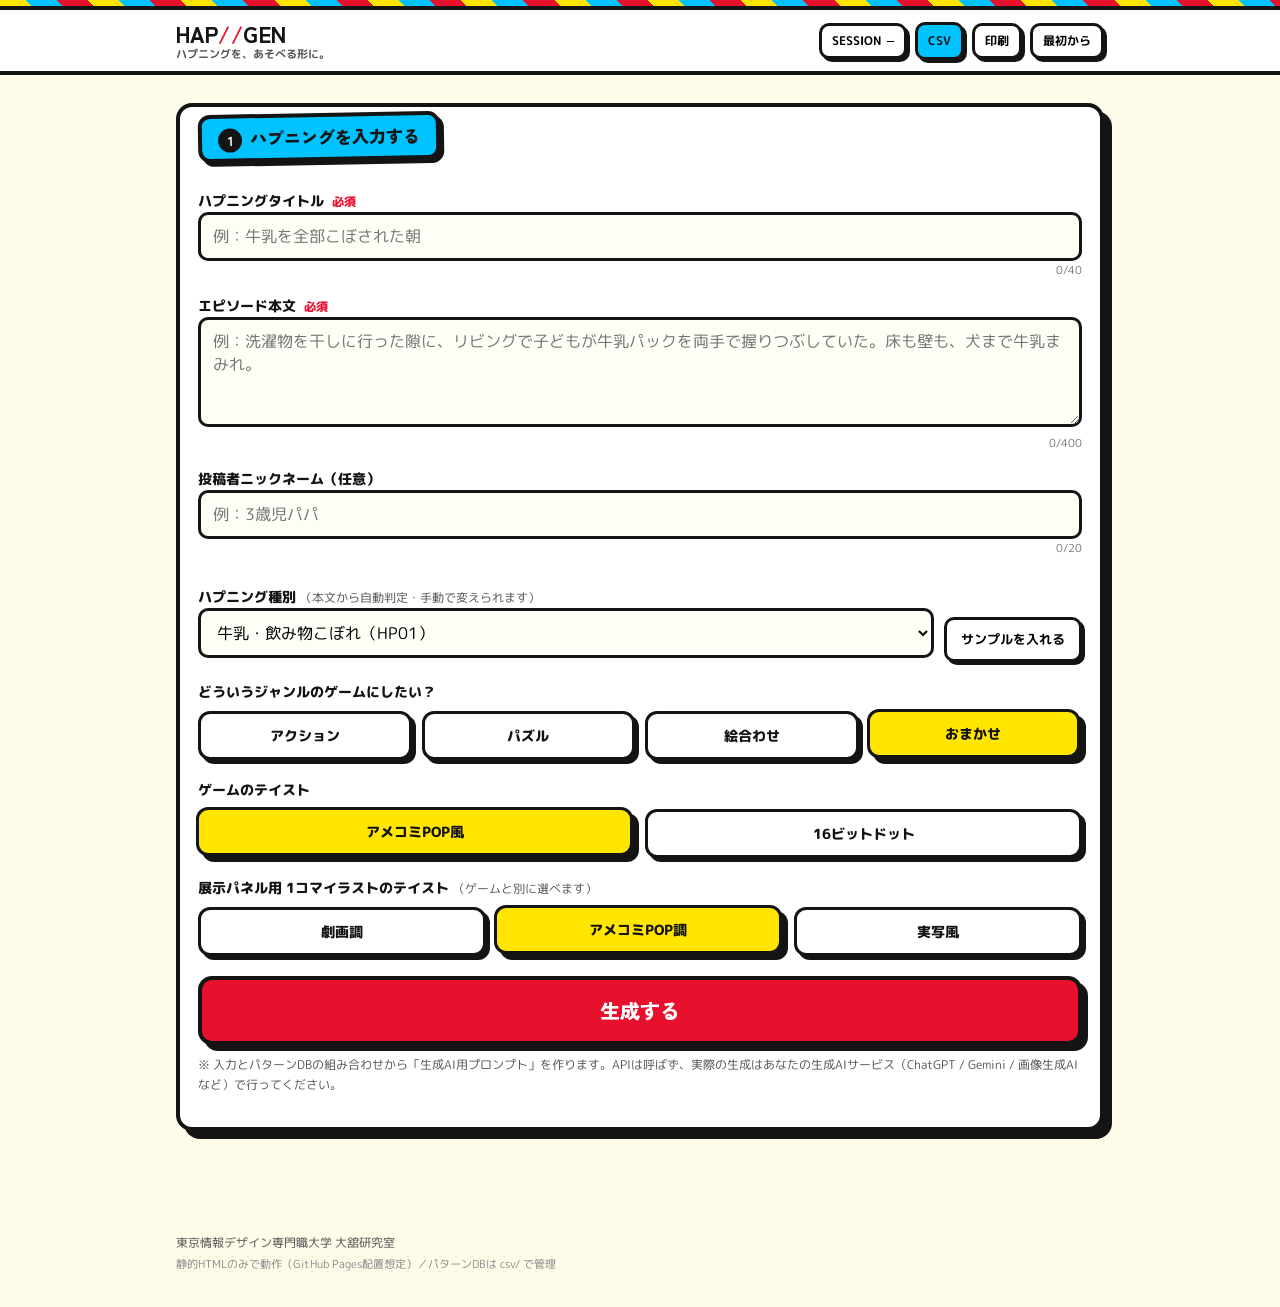
==== commit f1cbdd44: "イベント名を外す（設定の event_name を空に。空のときは「会場のイベント」と書く） - csv/設定.csv：event_name を空に - generate.js：イベント名が空なら「江" ====
--- a/offline.html
+++ b/offline.html
@@ -4,7 +4,7 @@
 <meta charset="UTF-8">
 <meta name="viewport" content="width=device-width,initial-scale=1.0">
 <title>HAP//GEN — 子育てハプニング→ゲーム&イラスト 生成プロンプトツール</title>
-<meta name="description" content="区民から投稿された子育てハプニングを、遊べるミニゲームと展示パネル1コマの生成AI用プロンプトに落とす。笑える子育てハプニングミュージアムのための企画ツール。">
+<meta name="description" content="区民から投稿された子育てハプニングを、遊べるミニゲームと展示パネル1コマの生成AI用プロンプトに落とす。子育てハプニングの展示イベントのための企画ツール。">
 <link rel="preconnect" href="https://fonts.googleapis.com">
 <link rel="preconnect" href="https://fonts.gstatic.com" crossorigin>
 <link href="https://fonts.googleapis.com/css2?family=IBM+Plex+Mono:wght@400;600&family=M+PLUS+Rounded+1c:wght@400;700;800&family=Zen+Kaku+Gothic+New:wght@700;900&display=swap" rel="stylesheet">
@@ -117,6 +117,7 @@
 .sum .chip.k-gimmick{background:#d9ffe2;}
 .sum .chip.k-arcade{background:#ffdaa3;}
 .sum .chip.k-char{background:#ffd6e8;}
+.sum .chip.k-local{background:#d6e8ff;}
 .sum .chip.k-combo{background:var(--yellow);}
 .sum .chip.k-taste{background:#e5dcff;}
 .sum .chip.k-extract{background:#ffe9d6;}
@@ -131,6 +132,14 @@
   font-family:var(--mono);font-size:12.5px;line-height:1.6;
   min-height:380px;white-space:pre-wrap;
 }
+.taste-row{display:flex;align-items:center;gap:8px;flex-wrap:wrap;margin:0 0 10px;}
+.taste-label{font-weight:800;font-size:13px;}
+.taste-swap{
+  border:3px solid var(--ink);border-radius:10px;background:#fff;font-weight:700;
+  font-size:13px;padding:7px 14px;cursor:pointer;box-shadow:3px 3px 0 var(--ink);font-family:var(--round);
+}
+.taste-swap.on{background:var(--yellow);}
+.taste-swap:active{transform:translate(2px,2px);box-shadow:1px 1px 0 var(--ink);}
 .btnrow{display:flex;gap:10px;margin-top:12px;flex-wrap:wrap;}
 .btnrow .main,.btnrow .sub{
   border:3px solid var(--ink);border-radius:10px;padding:10px 16px;font-weight:800;
@@ -277,6 +286,12 @@
     </div>
 
     <div class="pane" id="paneIllust" hidden>
+      <div class="taste-row" id="illustTasteRow">
+        <span class="taste-label">イラストテイスト：</span>
+        <button class="taste-swap" data-t="gekiga" type="button">劇画調</button>
+        <button class="taste-swap on" data-t="pop" type="button">アメコミPOP調</button>
+        <button class="taste-swap" data-t="photo" type="button">実写風</button>
+      </div>
       <textarea id="outIllust" readonly spellcheck="false"></textarea>
       <div class="btnrow">
         <button class="main" id="btnCopyIllust" type="button">コピー</button>
@@ -292,7 +307,7 @@
 </main>
 
 <footer class="foot">
-  <span id="footCredit">笑える子育てハプニングミュージアム（仮）｜東京情報デザイン専門職大学 大舘研究室</span>
+  <span id="footCredit">東京情報デザイン専門職大学 大舘研究室</span>
   <span class="foot-note">静的HTMLのみで動作（GitHub Pages配置想定）／パターンDBは csv/ で管理</span>
 </footer>
 
@@ -329,16 +344,18 @@
 /* 自動生成ファイル: node tools/build_data.js で csv/*.csv から出力。
    直接編集しない。編集は csv/*.csv を行い、再実行する。 */
 window.HP_DATA = {};
-window.HP_DATA["設定"] = "key,value\ntool_name,HAP//GEN\nevent_name,笑える子育てハプニングミュージアム\nvenue,江戸川区メタバース区役所\norganizer,東京情報デザイン専門職大学 大舘研究室\ngame_min_sec,30\ngame_max_sec,90\nillust_ratio,4:5\nillust_size,1080x1350\npanel_print,A4縦\n";
+window.HP_DATA["設定"] = "key,value\ntool_name,HAP//GEN\nevent_name,\nvenue,江戸川区メタバース区役所\norganizer,東京情報デザイン専門職大学 大舘研究室\ngame_min_sec,30\ngame_max_sec,50\nillust_ratio,4:5\nillust_size,1080x1350\npanel_print,A4縦\n";
 window.HP_DATA["マスタ_ハプニング"] = "id,label,keywords,sample_title,sample_episode,scene_hook,good_items,bad_items,player,player_label,game_hook,onomatopoe,illust_idea\nHP01,牛乳・飲み物こぼれ,\"牛乳,ミルク,こぼし,こぼれ,ジュース,水,コップ,麦茶,コーヒー\",牛乳を全部こぼされた朝,\"洗濯物を干しに行った隙に、リビングで子どもが牛乳パックを両手で握りつぶしていた。床も壁も、犬まで牛乳まみれだった。\",\"朝のリビング。床に広がる白い水たまりと、倒れた牛乳パック。\",\"🥛,🍼,🧃,☕\",\"🥦,🧦,💧\",🍽️,お皿,\"こぼれる前の飲み物をお皿で受け止める / 床の水たまりをすばやくふき取る\",\"ざっぱーん!,OOPS!,MY GOD!,ヌルヌル…,WAAAH!\",\"倒れた牛乳パックから飛び散る牛乳。驚いて両手を広げる親と、なぜか得意げな子ども。\"\nHP02,トイレダッシュ,\"トイレ,うんち,うんこ,おしっこ,おまる,漏らす\",トイレまであと300メートル,\"商店街で「うんち!」が宣言された。迷路みたいな路地、避けきれない人混み、そして最後の一本道。親子の全力ダッシュ3分間。\",\"人混みと路地。視線の先に光るトイレのピクトグラム。\",\"🧻,🚽,💧,⭐\",\"🚧,🌀,🦠\",🧑,親(子を背負い),\"「うんち!」と言い出した子を背負って、人混みをよけながらトイレへダッシュ\",\"EMERGENCY!,うんち!,ダーッシュ!,まにあえ〜!,WHAT!?\",\"子を背負って全力疾走する親。後ろに青白いオーラ、前方に光るトイレサイン。\"\nHP03,ごはん大乱戦,\"ごはん,ご飯,食,食べ,たべ,離乳食,野菜,夕食,朝食,おやつ,パン,ランチ,口\",夕食が床に消えていく,\"ごはんを口に運ぶたび、いらないものが床に落ちていく。終わってみれば、床に落ちた量のほうが多かった日があった。\",\"食卓の上。飛び散るごはん粒と野菜。\",\"🍚,🥕,🍎,🍜\",\"🧦,🪀,📱\",👅,おくち,\"口に運べる食べものと、食べちゃいけないものを見分けてキャッチする\",\"あーん!,もぐもぐ,べっぴょ!!,UHHH…,もういや!\",\"食卓でスプーンを高くかざす子ども。飛び散るごはん粒と野菜、後ろで固まる親。\"\nHP04,おひるね大作戦,\"寝ない,寝た,お昼寝,おひるね,寝かしつけ,眠,ねむ,夜泣き,寝返り,添い寝,おねんね\",絵本3冊でも寝なかった夜,\"3冊の絵本と子守唄をフル投入したが、本人は最後までお目々ぱっちり。眠りに落ちたのは、添い寝した親のほうだった。\",\"薄暗い寝室。ふとんの上、頭上に月光とZの文字。\",\"😴,🌙,🧸,⭐\",\"🥁,📢,🔔\",🛏️,ふとん,\"眠くなるアイテムを集めて子どもを寝かしつける / うるさい音をよけて夢をまもる\",\"Zzz…,ねむい…,SHHH!,んぁ?,まだねない!\",\"ふとんで熟睡する子どもと、隣で身動きできない親。頭上にZの文字と月光。\"\nHP05,らくがき大作戦,\"落書き,らくがき,描い,かいた,クレヨン,絵の具,ペン,壁に描\",壁に家族の似顔絵美術館,\"トイレに行って戻ると、白い壁にクレヨンで「家族全員の似顔絵」が完成していた。犬には、しっかり首輪まで描かれていた。\",\"白い壁や畳に広がる、カラフルで大胆な落書き。\",\"🖍️,🎨,⭐,🌸\",\"🧦,🍕,💧\",🧽,スポンジ,\"壁を走る落書きをスポンジで消す / いい絵と消しちゃいけない絵を見分ける\",\"描いちゃった!,WHAT!?,最高傑作!,ピカソ!?,うわー!\",\"壁いっぱいの「作品」の前でドヤ顔の子ども。後ろで言葉を失う親。\"\nHP06,お風呂大爆発,\"お風呂,ふろ,シャワー,バスルーム,バスタブ,お湯,泡,入らない\",お風呂から脱走忍者,\"お風呂の湯船に、パジャマのまま飛び込もうとして抱き止めた。その2秒後、泡だらけの姿で脱走を開始した。\",\"バスルーム。床までこぼれる泡と、湯船の縁。\",\"🛁,🧼,🦆,⭐\",\"🧦,📱,🪣\",🪣,おけ,\"泡を集めてお風呂を完成させる / 脱走する子をよけいながら洗い上げる\",\"じゃぶじゃぶ!,ぶくぶく,入らない〜!,SHHH!,WAAAH!\",\"泡まみれで風船みたいにふくらんだ子ども。バスタブからこぼれ落ちる泡。\"\nHP07,スマホとり合い,\"スマホ,携帯,スマフォ,アイフォン,電話,充電,動画\",正座でにらむスマホ,\"スマホで動画を見ていたら、画面の前で誰かが直立不動の正座を始めた。じりじりと距離を詰めてくるその手を、止められない。\",\"リビングのソファ。画面の前で正座する子どもの影。\",\"📱,🔋,⭐,🎧\",\"🧸,🍕,💧\",📱,スマホ,\"子どもの手からスマホをまもる / とられないようにすばやくスワイプ\",\"じーっ,取り返した!,NOOO!,ぎゃー,WHAT!?\",\"スマホを高くかかげる親と、飛びつく子ども。静止画なのに動きが伝わる構図。\"\nHP08,お迎えバス・送迎ダッシュ,\"バス,お迎え,送迎,園バス,遅刻,間に合,ママチャリ,自転車,幼稚園,保育園,迎え\",幼稚園のお迎えバスをママチャリで追いかけた朝,\"バス乗り場に着いたら、お迎えバスの尾灯が見えはじめていた。ママチャリを飛ばして追いかけ、信号ごとに差が開いていく。なんとか曲がり角で追いつき、子どもは平然と「もう来ないかと思った」と言った。\",\"住宅街の坂道とバス通り。先を行くお迎えバスのテールランプ。\",\"🚌,🚲,💨,⭐\",\"🚦,🚧,🐶,🚗\",🚲,ママチャリ,\"お迎えバスをママチャリで追いかける。信号・坂・人混みをよけて距離を縮め、バスのドアまでたどり着く\",\"間に合え〜!,ダーッシュ!,EMERGENCY!,しんごう…!,WHAT!?\",\"ママチャリを猛烈にこぐ親。先を行くお迎えバスの後ろ姿、舞い上がる風。\"\nHP09,静寂の犯人探し,\"静か,静寂,米びつ,ばら撒き,ばらまき,ティッシュ,小麦粉,粉ミルク,いたずら,犯人,散らかし\",やけに静かだと思ったら米びつ大惨事,\"洗濯物を干している間、「やけに静かだな…」。見に行くと、米びつがひっくり返され床一面にお米がばら撒かれていた。犯人はベビーチェアの上で拍手していた。\",\"キッチンとリビング。床一面の白いお米と、勝ち誇った顔の子ども。\",\"🧺,🧹,⏳,⭐\",\"🍚,🐾,💨,🧦\",🧹,ほうき,\"「やけに静かだ」の数秒間が勝負。散らかったものを時間内に集めて後片付けする回収アクション。足跡をたどる形式もよい\",\"ざーっ,サワサワ…,STILL…,えっ!?,しずーん\",\"床一面にばら撒かれたお米の前で拍手する子ども。扉の隙間からこっそり覗く大人。\"\nHP10,メイク&化粧イタズラ,\"メイク,化粧,口紅,ファンデーション,ファンデ,パフ,香水,美容液,基礎化粧品,鏡\",鏡の前のファッションショー,\"化粧をしている数分の間に、本人の顔にも母の顔にも口紅とパフが飛び火。鏡の前で完成した「作品」を、本人が自慢げに披露してくれた。\",\"ドレッサーの前。口紅とパフの跡だらけの親子。\",\"💄,🪞,🎀,⭐\",\"🧴,🧦,🚿,🐾\",💄,口紅,\"流れてくる化粧品を正しく使う/間違えたものをよける。肌の「メイク完了度」をタイムリーに上げるパズルもよい\",\"すーっ,キラキラ,完成!,WHAT!?,あらやだ\",\"口紅だらけの顔でドヤ顔の子どもと、口の周りだけ化粧された親。鏡の反射も活用。\"\nHP11,スーパーおねだり大戦,\"スーパー,レジ,コンビニ,買い物,おねだり,買って,お菓子,玩具売り場,カゴ,代金\",レジ前での大泣き一回戦,\"レジの行列で「あのお菓子買って!」が却下された瞬間、床での寝そべり大泣きが始動。周囲の視線を集めながら、最後はレジのおばちゃんが1個サービスして決着した。\",\"スーパーのレジ前。床で寝そべる子と小さくなる親。\",\"🛒,🍎,🥕,🧾\",\"🍭,🧸,📢,👀\",🛒,買い物かご,\"流れてくるおねだりをカゴに入れる/入れると面倒になる取捨選択。周囲の視線ゲージの管理がツイスト\",\"うわーん!,ほしい〜!,IGNORE…,どいて〜,ピーポー\",\"床で寝そべって大泣きする子どもと、かごを持って固まる親。見守る他の客と店員。\"\nHP12,迷言・言い間違いアワー,\"言い間違い,迷言,名言,言えた,口癖,真似,覚え,言葉,間違い,読み間違い\",月極駐車場は「げっきょくさん」のもの,\"駐車場を指さして「げっきょくさんのところだね」。以後、アジフライは「アジライフ」、店は「エコバッグさん」に。家族の迷言帳が1冊できあがった。\",\"家族の会話が飛び交うリビングや車内。フキダシの海。\",\"💬,📖,⭐,✏️\",\"🐦,🔇,🌀,🤖\",💬,フキダシ,\"出てくる言葉カードを「正しい読み方/うちの迷言」に仕分ける。迷言と絵を合わせる神経衰弱もよい\",\"えっ!?,アジライフ!,あるある!,笑い声,教科書よ\",\"フキダシだらけで得意げに喋る子どもと、笑い転げる大人たち。\"\nHP13,服のこだわり大戦,\"服,着替え,お古,ボロボロ,キャラクター,自分で着,パジャマ,ズボン,靴,好きな服,着たがら\",ボロボロの服しか着ない主張,\"お古のボロボロの服を「これがいい!」と主張し、それ以外は着ない。外出先でも全身キャラクター衣装。親の服選びは毎朝の戦争である。\",\"朝の玄関・クローゼット前。服の山と交渉中の親子。\",\"👕,🧦,👗,⭐\",\"🥦,🌀,📢,💧\",👕,服,\"流れてくる服を「本人が喜ぶ服/却下」に仕分ける。コーデ完成で得点の仕分けゲーム\",\"これがいい!,ダメ!,MMM…,きらきら,WHAT!?\",\"全身キャラクター衣装でドヤ顔の子どもと、服の山に埋もれる親。\"\nHP14,ヒヤリハット→笑い変換,\"ヒヤリ,誤飲,あやうく,危ない,ぶつけ,落とし,転ん,まな板,包丁,ソファ,落下\",まな板の包丁とそれはあまりに急で,\"料理中、隣に来た子どもがまな板の包丁に手を伸ばした。間一髪でキャッチした親の手には冷や汗。貼った「調理場立ち入り禁止テープ」は、夜には剥がされていた。\",\"キッチン。包丁と安全グッズが同居する戦場。\",\"🧤,🧲,🔒,⭐\",\"🔪,🥦,💧,⚡\",🧲,安全マグネット,\"危険物をストップ/安全物をスルーする瞬時判定アクション。判定に迷う「迷い物」も登場。実際の安全の学びを1行添えると効果的\",\"あっ!,危ない!,Phew…,セーフ!,ガーン\",\"包丁に伸びる小さな手と、間一髪で止める親。コミック風の「!」マーク。\"\nHP15,寝相アート&寝言,\"寝相,寝言,蹴っ,押しつぶし,落ちる,横転,布団,ふとん,ベッド,はみ出し\",添い寝パパは押しつぶされる,\"添い寝で先に寝落ちしたパパが、大寝返りで子どもを押しつぶしそうになる。本人は無自覚に最高の寝相アートを描き、朝まで一切動かなかった。\",\"家族3人の大型ふとん。寝相アートの侵攻を示す矢印。\",\"🛏️,😴,🛡️,⭐\",\"🌀,🦶,🥁,💤\",🛡️,防壁,\"寝相の侵攻ルートをよけきるタワーディフェンス風。ふとんの端から落ちる前に寝言を拾う形式もよい\",\"どーん!,Zzz…,SNORE!,危ない!,んぁ?\",\"大の字で侵攻するパパと、端っこで耐える子ども。寝相アートの軌跡を点線で。\"\nHP16,パパあるある,\"パパ,旦那,夫,父親,お父さん,昼寝,熟睡,お菓子でつる,手抜き,本気\",お菓子でつる父の末路,\"あやすのに疲れたパパが「お菓子あげるから」と決別のカードを切る。一時は静寂が訪れるが、以後お菓子の前でのみ要求がエスカレート。最後はママの雷が落ちた。\",\"リビング。お菓子の袋と、休戦協定のテーブル。\",\"🍪,🥤,🧸,⭐\",\"🥦,📢,😱,💧\",🍪,おやつ,\"お菓子を配って機嫌を取る配給アクション。配りすぎるとママ怒りゲージが上昇する\",\"ほら!,やった〜!,uh oh…,ばれた!?,ごまかす\",\"お菓子の袋を高々と掲げて勝利する子どもと、げっそりしたパパ。遠くで怒るママのシルエット。\"\nHP17,兄弟・第二子の宿命,\"第二子,上の子,下の子,兄弟,姉妹,きょうだい,喧嘩,取り合い,妹,弟,兄,姉\",第二子は兄への愛が重い,\"寝返りができるようになった妹が、兄のもとへハイハイで絡みに行く。兄の作品を壊すのも遊びのうち。兄は「また来た」と顔を覆うが、妹は満面の笑みである。\",\"リビングの絨毯。ハイハイ侵攻する妹と、砦を築く兄。\",\"🤝,🍼,🧸,⭐\",\"🌪️,💥,📢,💧\",🧸,おもちゃの砦,\"親1人で操作し、飛び込んでくる要求やハプニングをさばくアクション（子どもたちは操作せず、無邪気な顔で要求してくる側）\",\"きゃー!,あぶない!,DRAMA!,わけて!,あげる\",\"ハイハイで迫る赤ちゃんと、絨毯に砦を築いて守る兄。笑顔の兄妹対決。\"\nHP18,外出先で脱走・はぐれ,\"はぐれ,迷子,店外,逃げる,脱走,外出先,走り去り,隠れ,見失\",雑貨屋での0.5秒脱走,\"買い物中、目を離した0.5秒で店の外へ。万全の追跡態勢で路地裏を確保し、発見した場所はお店の看板猫のそば。猫と友達になっていた。\",\"商店街と路地裏。看板猫と並んで座る子ども。\",\"🐈,🤝,🧭,⭐\",\"🏃,🌀,👀,📢\",🧭,追跡レーダー,\"視界から消えた子を追いかける追跡アクション。足跡・視線・猫の鳴き声がヒントになる\",\"どこ!?,きた〜,FOUND!,やれやれ,見ーつけた\",\"看板猫と仲良く並ぶ子どもを発見する親。0.5秒の脱走を示す時計。\"\nHP19,なんでも自分でやりたい期,\"自分で,こだわり,手伝わない,一人で,じぶんで,順番,同じで,やり直し\",靴下は自分で履く主義,\"靴下の履き口をどうにか食い込ませ、涙目になりながらも手伝いを拒否。40分の攻防の末、左右逆のまま「じぶんで できた!」の雄叫び。親は拍手で迎えるしかない。\",\"玄関と靴箱の前。片方だけ妙に食い込んだ靴下。\",\"🧦,👍,⏳,⭐\",\"🤝,📢,⏩,💧\",🧦,靴下,\"子どもの「自分で」を最後まで見守る根気タイムアタック。手を出すと減点の逆転ゲーム\",\"じぶんで!,じっと…,みはる!,あとちょっと,STEP!?\",\"逆さま靴下で「できた!」ポーズの子どもと、拍手しつつじわじわ来ている親。\"\nHP00,あるある汎用,,\"玩具の海で転んだ朝\",\"玩具箱をひっくり返した翌朝、そこを通り抜けようとして親が転んだ。子どもは「ぱぱ だいじょうぶ?」と笑いながら撮影を続けていた。\",\"リビング。散らかった玩具の海。\",\"🧸,🍼,🧦,⭐,🍱\",\"🥦,💧,🌪️,🐸\",🛒,かご,\"家じゅうのハプニングが飛び出す、総合あるあるゲーム\",\"OOPS!,あるある!,WAAAH!,ピンチ!,WHAT!?\",\"玩具の海の真ん中で高笑いする子どもと、転んだ親。\"\n";
-window.HP_DATA["パターン_ジャンル"] = "id,name,goal_text,controls_pc,controls_sp,loop_text,score_text,win_text,lose_text,duration_sec\nG_ACTION,アクション,\"落ちてくる・流れてくるものに即反応して、キャッチ/よける/仕分けるシンプルアクション。\",\"← → または A D キー、マウスドラッグ\",\"画面ドラッグ、画面下の左右タッチボタン\",\"30〜60秒間、出現ペースがだんだん速くなる。1プレイで勝敗が決まる。\",\"キャッチ+10点×コンボ。ミスでピンチゲージ+15%。\",\"タイムアップ時にピンチゲージ100%未満なら成功。\",\"ピンチゲージが100%に達したら即終了。\",60\nG_PUZZLE,パズル,\"あらわれたものを、2つの箱のどちらへ仕分けるか判断するコミカルパズル。\",\"← → キーまたはクリック\",\"タップ（画面の左半分/右半分）\",\"1問ずつ出題。30〜60秒で何問正解できるか競う。\",\"正解+12点×コンボ。はずれでピンチゲージ+12%。\",\"タイムアップ時の正解数とピンチゲージで判定。\",\"ピンチゲージ100%で即終了。\",60\nG_MATCH,絵合わせ,\"カードをめくって同じ絵をそろえる神経衰弱。位置を覚える力が勝負。\",\"クリックでカードをめくる\",\"タップでカードをめくる\",\"8組そろえるか、制限時間90秒。\",\"ペア成立+15点×コンボ。はずれでピンチゲージ+7%。\",\"8組そろえきったら成功（残り時間ボーナス）。\",\"ピンチゲージ100%で即終了。\",90\n";
+window.HP_DATA["パターン_ジャンル"] = "id,name,goal_text,controls_pc,controls_sp,loop_text,score_text,win_text,lose_text,duration_sec\nG_ACTION,アクション,\"落ちてくる・流れてくるものに即反応して、キャッチ/よける/仕分けるシンプルアクション。\",\"← → または A D キー、マウスドラッグ\",\"画面ドラッグ、画面下の左右タッチボタン\",\"30〜50秒間、出現ペースがゆっくりから徐々に速くなる。1プレイ30〜50秒でサクッと勝敗が決まる。\",\"キャッチ+10点×コンボ。ミスでピンチゲージ+12%。\",\"タイムアップ時にピンチゲージ100%未満なら成功。\",\"ピンチゲージが100%に達したら即終了。\",40\nG_PUZZLE,パズル,\"あらわれたものを、2つの箱のどちらへ仕分けるか判断するコミカルパズル。\",\"← → キーまたはクリック\",\"タップ（画面の左半分/右半分）\",\"1問ずつ出題。30〜50秒で何問正解できるか競う。テンポよく、待ち時間なし。\",\"正解+12点×コンボ。はずれでピンチゲージ+10%。\",\"タイムアップ時の正解数とピンチゲージで判定。\",\"ピンチゲージ100%で即終了。\",40\nG_MATCH,絵合わせ,\"カードをめくって同じ絵をそろえる神経衰弱。位置を覚える力が勝負。\",\"クリックでカードをめくる\",\"タップでカードをめくる\",\"5組そろえるか、制限時間50秒。待ち時間なしのテンポ重視。\",\"ペア成立+15点×コンボ。はずれでピンチゲージ+6%。\",\"5組そろえきったら成功（残り時間ボーナス）。\",\"ピンチゲージ100%で即終了。\",50\n";
 window.HP_DATA["バリエーション"] = "id,genre_id,name,desc\nV_A1,G_ACTION,キャッチ・回収,\"上から落ちてくる／降ってくるものを、エピソードの主役が受け止める・回収する。何をキャッチしどこで受けるかは、必ずエピソードの登場物から決める。\"\nV_A2,G_ACTION,よけろダッシュ,\"主役がエピソードの舞台を進み、障害物を左右によけながらゴール（追跡対象・目的地）を目指す。追いかける・間に合わせたい系のエピソードと相性が良い。主役の乗り物・よけるもの・ゴールはすべてエピソードから決める。\"\nV_A3,G_ACTION,スワイプ仕分け,\"流れてくるものを左右スワイプで振り分ける。何が流れ、どこへ振り分けるかは、必ずエピソードの内容から決める。\"\nV_A4,G_ACTION,リズムタップ,\"タイミングよくタップする音合わせアクション（「あーん!」のタイミングで口に運ぶ、青信号のタイミングで発進 など）。判定帯が縮むほど難しくなる。タイミングの意味はエピソードから決める。\"\nV_A5,G_ACTION,ねらって発射,\"主役が物を狙って発射・投げて、ターゲットに当てる。角度と強さはドラッグで調整。何を投げ、何を狙うかはエピソードの登場物から決める。\"\nV_A6,G_ACTION,連打チャージ走行,\"連打で力を溜めて一気にゴールへ向かう連打アクション（背負った子と走り抜く、こぼれる前に駆けつける など）。ゴールの意味はエピソードから決める。\"\nV_A7,G_ACTION,オートランナー,\"主役が自動で走り、タップでジャンプ・しゃがみして障害物をよけるランナー系。走る場所・よけるものはエピソードから決める。\"\nV_A8,G_ACTION,まもりガード,\"流れてくるものから対象（子ども・画面内の誰か）を左右操作でまもるガードアクション。まもるもの・襲ってくるものはエピソードから決める。\"\nV_P1,G_PUZZLE,仕分け箱,\"1問ずつ出るものを2つの箱に振り分ける。箱の意味（食べられる/食べられない など）と中身は、必ずエピソードから決める。\"\nV_P2,G_PUZZLE,バランス積み,\"アイテムをぐらぐらの台に積み上げる。台とアイテムは、エピソードの小物に置き換える。\"\nV_P3,G_PUZZLE,穴うめ,\"開いた穴にピースをタイミングよくはめる。穴とピースが何を指すかは、エピソードから決める。\"\nV_P4,G_PUZZLE,ならべかえ,\"バラバラになった手順・順番を並び替えるパズル（お風呂の手順、おでかけの支度、事態の再現 など）。手順の意味はエピソードから決める。\"\nV_P5,G_PUZZLE,まちがい探し,\"2枚のパネルのまちがいを探す。まちがいになる小物はエピソードの登場物から決める。\"\nV_P6,G_PUZZLE,かくれ物さがし,\"画面の中に隠れた物・痕跡をタップで探す隠し物パズル（かくれんぼ・痕跡捜索系）。探すもの・隠れる場所はエピソードから決める。\"\nV_P7,G_PUZZLE,つなげて消す,\"同じものを3つ以上つなげて消すラインパズル。つなぐ対象はエピソードの登場物から決める。\"\nV_P8,G_PUZZLE,一瞬判断,\"出てくる物を一瞬で「OK/NG」に振り分ける神経パズル（ヒヤリ判定・安全判定 など）。判定の意味はエピソードから決める。\"\nV_M1,G_MATCH,神経衰弱,\"裏返しのカードからペアを探す定番型。カードの絵・ペアの意味は、必ずエピソードの登場物で置き換える。\"\nV_M2,G_MATCH,スピード合わせ,\"出題パネルと同じ絵を選択肢からすばやくタップ。出題内容はエピソードの場面・登場物から決める。\"\nV_M3,G_MATCH,ペア迷路,\"迷路の中でペアになる絵を2枚見つけると扉が開く。迷路のテーマ・絵はエピソードの舞台・登場物にする。\"\nV_M4,G_MATCH,まちがい合わせ,\"出題に対して「まちがっている方」を選ぶ逆転合わせ。油断すると引っかかる。出題内容はエピソードから決める。\"\nV_M5,G_MATCH,3枚トリオ,\"3枚1組のトリオを集める合わせ（朝の支度セット、お風呂セット など）。組の意味はエピソードから決める。\"\nV_M6,G_MATCH,覚えて再現,\"一瞬だけ見えた並びを覚えて、同じ並びを再現する記憶合わせ。並びの意味はエピソードから決める。\"\nV_M7,G_MATCH,音と絵合わせ,\"効果音・オノマトペと絵を合わせる聴覚合わせ。音の意味はエピソードのフキダシ用オノマトペから決める。\"\nV_M8,G_MATCH,カルタ取り,\"流れてくる札の中から、お題に合う札をすばやく取るカルタ風。お題・札はエピソードの登場物から決める。\"\n";
 window.HP_DATA["アーケード型"] = "id,name,desc\nA01,横スクロールアクション（マリオ型）,\"右へ自動で進む横画面ステージを、ジャンプと移動でゴールまで突破する。障害物を飛び越え、アイテムを取る。エピソードの舞台をステージに、登場物を障害物・アイテム・ゴールに置き換える。\"\nA02,ランゲーム（奥に進む型）,\"奥に向かって自動で走り続け、レーン移動とジャンプ・しゃがみで障害物をよけて進む距離型。エピソードの追跡・到達したいものをゴールに、邪魔なものを障害物に置き換える。\"\nA03,左右移動アクション（キャッチ型）,\"下に構えた受け皿を左右移動させて、降ってくるものを受け止める・よける。エピソードの「受け止めたいもの」と「避けたいもの」を降らせる。\"\nA04,落ちものパズル（テトリス型）,\"降りてくるピースを回転・移動で積み、揃った列を消す。エピソードの片付け・積み上げ・整頓をピースの意味に置き換える。\"\nA05,神経衰弱,\"裏返しのカードをめくり、ペアを探す。エピソードの登場物のペア（正しい組み合わせ・対になるもの）をカードにする。\"\nA06,マインスイーパー,\"グリッドの数字を手がかりに、危険マスを推理して開けていく。エピソードの「危ないもの・安全なもの」の推理を盤面に置き換える。\"\nA07,3目並べ,\"縦横斜めに3つ並べる対戦パズル。相手は無邪気な子どもAI（強すぎない・たまにミスする）。勝敗の演出が笑いのオチになる。\"\nA08,ブロック崩し,\"ボールを跳ね返して、積まれたブロックを全部壊す。エピソードの「消したい・壊したい・解決したいもの」をブロックに置き換える。\"\nA09,インベーダー型シューティング,\"下から撃ち上げて、せまってくるものを倒す・止める。エピソードの「止めたい事態」を敵キャラに、撃つものをエピソードの小物に置き換える。\"\nA10,ヘビゲーム（スネーク型）,\"食べ物を食べて成長する体を、自分の体にぶつけずに導く。エピソードの「集めるもの・増えていくもの」をヘビの成長に置き換える。\"\nA11,パックマン型ドットイーター,\"迷路の中でドットを食べ、追いかける者から逃げる。エピソードの「回収したいもの」をドットに、「追いかけっこ」の関係をそのまま使える。\"\nA12,ドンキーコング型階段クライム,\"階段・足場を登って上のゴールを目指す。落ちてくるものをよけながら登る。エピソードの「追いつきたい・届きたいもの」を頂上に置き換える。\"\nA13,ワリオ風ミニゲーム連発,\"5〜10秒の超短いミニゲームが次々出題される連続形式。エピソードの場面を小さな課題に切り分け、テンポよく出題する。\"\nA14,アルカノイド風弾き返し+スイーパー合体,\"弾を返して盤面を整理し、開いた情報から危険を推理する複合型。エピソードの「解決していく感」を段階的に出す。\"\n";
 window.HP_DATA["ゲームテンプレート"] = "id,hp_id,name,core\nT01,HP01,こぼれガード,\"落ちてくる・こぼれてくる飲み物を、お皿やコップで受け止めて床を守るキャッチ防衛。受け止め損ねた分だけ床の水たまりゲージが増える。\"\nT02,HP01,ふきとりレース,\"床に広がった水たまりを、制限時間内に端からなぞってふき取る。ぬるぬるゾーンに入ると操作が滑り、パックを踏むと再びこぼれる。\"\nT03,HP01,にげるコップ,\"勝手に転がっていくコップ・パックを追いかけて回収する追跡アクション。逃げる物がワープやバウンドして笑わせる。\"\nT04,HP02,トイレまでダッシュ,\"障害物と人混みを左右でよけながら、ゴールのトイレまで走り抜ける。限界ゲージが時間で上昇し、ゲージ満タンでコミカルにゲームオーバー。\"\nT05,HP02,道あけ,\"前方から流れてくる人・カートをタップで左右に寄せて、通路をこしらえて進む。あける幅とスピードの判断が勝負。\"\nT06,HP02,背負いバランス,\"背負った対象を落とさないよう左右のバランスを取りながら走る。スピードを出すとふらつき、バランスとスピードのトレードオフ。\"\nT07,HP03,あーんリズム,\"口の「あーん!」のタイミングに合わせて食べ物を運ぶリズムアクション。食べられない物が来たら手を引く判断も入る。\"\nT08,HP03,床まもり,\"飛び散る食べ物から床をまもる盾操作。ガードできた量より落ちた量が多いとコミカルな「床の食材図鑑」が育つ。\"\nT09,HP03,重ねて完成,\"食べられる物を正しい順番に重ねて一品完成させる積みパズル。NG物を積むと全体が崩れて床に直行する。\"\nT10,HP04,ねむりゲージ,\"眠くなるアイテムを順番に使って眠りゲージを満タンにする育成パズル。うるさい音は画面からタップで消しにかかる。\"\nT11,HP04,音の犯人探し,\"寝ている子の周りで鳴る音の発生源を、動きの手がかりから推理して止める静音パズル。外すと目がパッチリ開く。\"\nT12,HP04,ふとん防衛線,\"添い寝者の寝返り侵攻から、ふとんの端・子どもの寝場をまもる防衛アクション。侵攻ルートがだんだん読めなくなる。\"\nT13,HP05,壁がきミュージアム,\"壁を這い回る落書きを、スポンジを操作してなぞって消すアクション。消す前に一部「傑作」だけ残す選択ができると得点UP。\"\nT14,HP05,名画セーブ,\"流れてくる子どもの「作品」を「保存」と「お片付け」に仕分ける。本物の名作（家族の似顔絵など）を消すとペナルティで周囲が凍りつく。\"\nT15,HP05,一筆パズル,\"一筆書きで落書きを完成させ、親が戻ってくる前に壁に「提出」する。提出した絵がリザルトで全員に披露される。\"\nT16,HP06,泡フィーバー,\"飛び交う泡を集めてお風呂を完成させる集めアクション。泡だらけの子が脱走するので、時々画面端をタップしてキャッチする。\"\nT17,HP06,脱走ルート封鎖,\"泡まみれで脱走しようとする子のルートを読み、障害物と泡を置いてふさぐ。ふさぎすぎると怒りゲージ（笑）が上がる。\"\nT18,HP06,湯かげんマスター,\"温度ゲージを調整しながら、目を離さずに入浴を進める管理パズル。熱すぎ・ぬるすぎ・脱走の三すくみを回す。\"\nT19,HP07,スマホガード,\"飛びついてくる子の手から、画面を左右操作で守る防衛アクション。守り続けると子が正座でじりじり近づき、距離が縮む。\"\nT20,HP07,取り合いチキンレース,\"じりじり距離を詰めてくる手との距離ゲーム。下ろすタイミングを誤るととられ、早く下ろすと大泣き。判断が勝負。\"\nT21,HP08,バス追跡ダッシュ,\"乗り物を左右操作で運転し、信号・坂・障害物を越えて追跡対象に追いつく。追いつくごとに距離ゲージが回復する。\"\nT22,HP08,信号判断走行,\"青・赤の瞬時判断で進むか止まるかを決める。赤での突入は減速・回り道になり、判断の積み重ねで差が開く。\"\nT23,HP08,近道パズル,\"分岐する路地から追跡対象に近づける道を選ぶルートパズル。選んだ道ごとにコミカルな障害が待つ。\"\nT24,HP09,しーっ!ステルス,\"音を立てずに散らかった物を回収するステルス回収。音の出る物の扱いが難しく、音を立てると静寂が破られて大惨事のまま発見される。\"\nT25,HP09,痕跡パズル,\"足跡・痕跡・証拠品をたどって「何が起きたか」を再現する推理パズル。再現するほど真相（の笑い）が明かされる。\"\nT26,HP09,静か計,\"「やけに静か」の時間の長さに応じて、事態が何に進化したかを早めに推測して対応する予測パズル。対応が遅れるほど事態が拡大する。\"\nT27,HP10,化粧品ディフェンス,\"化粧品に飛びつく子の手を、代替品を渡してそらす対応アクション。渡す物を間違えると意図しないコラボメイクが完成する。\"\nT28,HP10,肌にOK/NG,\"流れてくる化粧品・日用品を「肌にOK」「NG」に仕分ける。NGを通すと画面の顔がコミカルに進化していく。\"\nT29,HP10,鏡のまちがい,\"完成した「作品」のメイクのまちがいを、親の本来の顔を見比べて直す修正パズル。直すほど本人の納得顔が変わる。\"\nT30,HP11,視線ゲージ,\"次々来るおねだりをさばきながら、周囲の視線ゲージを上限以下に保つ管理アクション。最後の手段（代わりの商品・店員の助け）は回数制限あり。\"\nT31,HP11,視線かくれんぼ,\"おねだりの対象になりそうな商品を、子の視線が届かない位置に配置し直す隠すパズル。配置が甘いと視線ロックされる。\"\nT32,HP11,寝そべり対応,\"床で寝そべった子に対して、どう対応するかのカードを素早く選ぶ判断ゲーム。対応の組み合わせで成否とオチが変わる。\"\nT33,HP12,迷言カルタ,\"読み上げ・出題に合う迷言札を取るカルタ風。本物の正しい言葉札と迷言札が並び、どちらを取るかの判断も入る。\"\nT34,HP12,正しい読みは?,\"流れてくる言葉を「正解読み」「うちの迷言」に仕分ける。迷言と判定するほど家族の迷言帳が増えていく。\"\nT35,HP12,発音ペア合わせ,\"発音（オノマトペ・読み上げ）と文字のペアを合わせる神経衰弱。正解のペアと迷言のペアが混ざる。\"\nT36,HP13,コーデ条件パズル,\"「これがいい!」という子のこだわり条件を満たす服の組み合わせを作る条件パズル。条件が増えるほど組み合わせが難しくなる。\"\nT37,HP13,服却下バランス,\"出てくる服を「OK」「却下」に仕分ける。却下しすぎると大泣きゲージが上がり、着せ直しのタイムロスになる。\"\nT38,HP13,着替え補助タップ,\"自分で着ようとする子の、詰まる瞬間（ボタン・袖）だけをタイミングよく補助するタップゲーム。補助しすぎると「じぶんで!」でリセット。\"\nT39,HP14,セーフキャッチ,\"危険物に伸びてくる手を間一髪で止める反応アクション。安全な物・困ったことになりそうな物の区別も入る。\"\nT40,HP14,危険か安全か,\"出てくる物・行動を一瞬で「安全」「危険」に振り分ける瞬時判定。判定を学べる1行メモが結果画面に表示される。\"\nT41,HP14,立ち入り封鎖,\"危険ゾーンへの子の侵攻ルートを、安全グッズでふさぐ配置パズル。ふさぎ方で子の迂回ルートが変わる。\"\nT42,HP15,寝相防衛,\"大寝返りの侵攻から、まもるべき子・空间を守る防衛アクション。侵攻パターンが増えていく。\"\nT43,HP15,寝言しらべ,\"集めた寝言の断片を組み合わせて一文にするお題合わせ。完成文がリザルトで発表される。\"\nT44,HP15,ふとん返送,\"端から落ちかけた対象をふとんの中央へ戻すバランス操作。戻しすぎるとまた逆側に転がる往圧ジレンマ。\"\nT45,HP16,お菓子配給,\"機嫌ゲージを保ちながら、お菓子を配って場を収める配給アクション。配りすぎるとママ怒りゲージ（遠くのシルエット）が上昇する。\"\nT46,HP16,ばれる前に,\"証拠（お菓子の袋・散らかり）を、ママの足音が近づく前に片付けるステルス片付け。片付けの順番と音の判断が勝負。\"\nT47,HP17,砦防衛,\"迫ってくる要求・侵攻から、作品やお気に入りをまもる防衛アクション。まもる位置取りと要求のさばき方が勝負。\"\nT48,HP17,分け前調停,\"取り合いになっている物を、どう分けるかの配分カードでさばく判断ゲーム。納得の配分で笑いが起きる。\"\nT49,HP18,0.5秒追跡,\"見えなくなった対象を、足跡・視線・鳴き声などの手がかりを頼りに追う追跡アクション。手がかりは時々ハズれも出る。\"\nT50,HP18,目撃推理,\"増えていく目撃情報を組み合わせて、対象の居場所を推理する推理パズル。推理が当たると無邪気な発見シーンに繋がる。\"\nT51,HP19,みまもり限定,\"「じぶんでやる!」の最中に手を出さずに見守る我慢ゲージ管理。手を出すと減点、詰まった瞬間だけ我慢ゲージを消費して補助できる。\"\nT52,HP19,詰まった瞬間補助,\"自分で進める子の詰まる瞬間だけタイミングよく補助するタップゲーム。補助なしで通すと時間がかかるが得点UP。\"\nT53,HP00,あるあるカルタ,\"エピソードに登場する物・場面が札になって流れてくる。お題に合う札を素早く取るカルタ取り。\"\nT54,HP00,事件再現,\"散らかった・こぼれた事態を、順番を考えて元に戻す片付けパズル。戻す手順でオチが変わる。\"\nT55,HP00,どっちの対応?,\"進行する事態に対して2択対応を重ねて切り抜ける判断ゲーム。選択の積み重ねで結末が変わる。\"\nT56,HP07,スワイプまもり,\"飛びついてくる手をスワイプでかわしながら、まもりたい物を守る回避アクション。かわし損ねると距離が一気に縮まる。\"\nT57,HP16,シルエット監視,\"遠くで近づいてくる「雷」のシルエットの距離と、場を収めるペースのバランスを取る管理アクション。収めるほどシルエットが遠のく。\"\nT58,HP17,要求さばき,\"左右から飛び込んでくる要求を、1人で振り分けてさばく対応アクション。さばき遅れで要求ゲージが溜まると大事件に発展する。\"\nT59,HP18,方向推理レース,\"一瞬だけ見えた手がかりから進む方向を選び、消えた対象を追いかける連続判断アクション。判断の積み重ねで追いつく。\"\nT60,HP19,こだわり達成サポート,\"子が自分で進める物事の手順から、触らずに見守りつつ危ない物だけ除去する監視アクション。除去のタイミング判断が勝負。\"\n";
-window.HP_DATA["操作キャラ"] = "id,name,profile,visual_guide\nCC01,あわてるママ,\"家事と育児の間を走り回る、よく動く頑張り屋。よろけながらも絶対あきらめない。エピソードの主役が「母・ママ」のとき最有力。\",\"大きな瞳と汗しずく、まとめ髪＋エプロン。4頭身のちびデフォルメ。動くときは小走りで腕をブンブン振る。\"\nCC02,あわてるパパ,\"おっちょこちょいだけど愛情は本物。勢い余ってオーバーアクションになる。エピソードの主役が「父・パパ」のとき最有力。\",\"逆立った髪と飛び出した目、半ズボン。4頭身のちびデフォルメ。走ると地面すれすれまで前のめり。\"\nCC03,5歳の坊や,\"自分が主人公のつもりで満面の笑み。無邪気な「主犯」。子どもがハプニング主役のエピソードのとき最有力。\",\"丸々としたほっぺ、ヘアゴムで跳ねるアホ毛、お気に入りのTシャツ。4頭身。はしゃぐと両手を上げて走る。\"\nCC04,元気な女の子,\"ニコニコどこでも全力。がんばる姿が輝く小さなヒロイン。子どもがハプニング主役のエピソードのとき最有力。\",\"ツインテールが跳ねる、スカート＋レッグカバー。4頭身。喜ぶとくるっと回ってスカートがひらひら。\"\nCC05,ちいさな赤ちゃん,\"ハイハイでどこまでも進む、状況を楽しむ探検家。追いかける側・まもる側どちらのゲームでも主役にできる。\",\"おむつとよだれかけ、大きくてキラキラの瞳。3.5頭身。ハイハイでコトコト進み、見つけるとパチパチ拍手。\"\nCC06,ママチャリ（人物キャラの乗り物）,\"子ども乗せママチャリの親子ペア。スピードが出ると目がまわるコミカルさ。移動・追跡系エピソードのとき最有力。\",\"前かごに花（または子どもグッズ）、荷台にリヤシート。車輪は回転アニメでコミカルに。親がペダルを必死にこぐ。\"\nCC07,ベビーカー&赤ちゃん,\"押す人と乗る人のペア。段差ですっ転びそうになる瞬間が笑いどころ。お出かけ・買い物系エピソードのとき最有力。\",\"カゴにお買い物グッズ、日除けフード。押す親はよろけ気味、乗る赤ちゃんは寝ていても平気な顔。\"\nCC08,うちの犬&猫,\"ペットはキョトン顔で現場に居合わせる、動く小物（おじゃまキャラ・癒し枠）。ペットが出るエピソードや、おじゃまキャラが必要なときに使う。\",\"丸い体とふさふさのしっぽ。首輪と鈴。困った人のそばに正座して首をかしげる。\"\nCC09,じいじ&ばあば,\"わざと遅れて「ちょうどいい」タイミングで駆けつける、頼れる（そして時々穴な）助っ人コンビ。孫の要求には絶対勝てない。祖父母が出るエピソードのとき最有力。\",\"白髪に丸メガネのじいじ、結んだ髪のばあば。3.5頭身で腰がまがっているが、走ると意外と速い。孫を見つけるとまゆ毛が八の字の満面笑顔。\"\nCC10,三輪車,\"こぎ始めの研究者（笑）、スピードは出ないが情熱は1番。小さな子の移動・追跡系エピソードのとき最有力。\",\"サドルの高い三輪車、バックミラー付き。前輪がフラフラして自分の意志で曲がらない。がんばってこぐ子の足が回転より速い。\"\nCC11,ハムスター,\"ほっぺに全部を詰め込む、小さな逃走名手。すきまから脱走して進む。ペット・脱走・回収系エピソードや、おじゃまキャラとして使う。\",\"まるい体、詰まったほっぺ、小さな足。高速で回すハムスターホイール、寝床に集めた秘密の貯蔵庫。\"\n";
+window.HP_DATA["操作キャラ"] = "id,name,profile,visual_guide,colors,outfit,face_parts,anim\nCC01,あわてるママ,\"家事と育児の間を走り回る、よく動く頑張り屋。よろけながらも絶対あきらめない。エピソードの主役が「母・ママ」のとき最有力。\",\"大きな瞳と汗しずく、まとめ髪＋エプロン。4頭身のちびデフォルメ。動くときは小走りで腕をブンブン振る。\",\"肌 #FFD9B3 / 髪 こげ茶 #5A3B2A / エプロン ピンク #FF8FAB / カーディガン クリーム #FFF3D6\",\"エプロン付きワンピース＋スリッポン。腰にキッチンタオル。\",\"まん丸の大目・ほっぺの赤み・汗しずく1〜2個・口は波線。\",\"待機=小刻みステップ / 移動=腕をブンブン振る小走り / 成功=ガッツポーズ / 失敗=すべって尻もち / ピンチ=目が渦巻き\"\nCC02,あわてるパパ,\"おっちょこちょいだけど愛情は本物。勢い余ってオーバーアクションになる。エピソードの主役が「父・パパ」のとき最有力。\",\"逆立った髪と飛び出した目、半ズボン。4頭身のちびデフォルメ。走ると地面すれすれまで前のめり。\",\"肌 #FFD9B3 / 髪 黒 #2B2B33 / ポロシャツ 青 #2B50FF / 半ズボン グレー #6B7280\",\"ポロシャツ＋半ズボン＋サンダル。片手にスマホか鍵。\",\"太めの眉毛・まん丸目・鼻の点・あごの点々ひげ（任意）。\",\"待機=貧乏ゆすり / 移動=前のめり疾走 / 成功=バンザイ / 失敗=前転 / ピンチ=目が渦巻き\"\nCC03,5歳の坊や,\"自分が主人公のつもりで満面の笑み。無邪気な「主犯」。子どもがハプニング主役のエピソードのとき最有力。\",\"丸々としたほっぺ、ヘアゴムで跳ねるアホ毛、お気に入りのTシャツ。4頭身。はしゃぐと両手を上げて走る。\",\"肌 #FFE3C1 / 髪 柔らか茶 #8A5A3B / Tシャツ 黄 #FFE500 / 半ズボン 紺 #2B50FF\",\"お気に入りのTシャツ＋半ズボン。背中にリュック（任意）。\",\"ほっぺの赤み強め・大きな瞳・跳ねるアホ毛・にこにこ口。\",\"待機=ぴょこぴょこ / 移動=両手を上げてかっ飛び / 成功=ドヤ顔ポーズ / 失敗=大の字バウンド / ピンチ=わくわく照れ顔\"\nCC04,元気な女の子,\"ニコニコどこでも全力。がんばる姿が輝く小さなヒロイン。子どもがハプニング主役のエピソードのとき最有力。\",\"ツインテールが跳ねる、スカート＋レッグカバー。4頭身。喜ぶとくるっと回ってスカートがひらひら。\",\"肌 #FFE3C1 / 髪 茶 #6B4226 / リボン 赤 #E8112D / スカート 赤 #E8112D / トップス 白 #FFFFFF\",\"白トップス＋赤スカート＋レッグカバー。髪にリボン。\",\"ツインテール・きらきら瞳・ほっぺの赤み。\",\"待機=くるっと首かしげ / 移動=スキップ / 成功=回ってポーズ / 失敗=スカートバランス / ピンチ=びっくり目\"\nCC05,ちいさな赤ちゃん,\"ハイハイでどこまでも進む、状況を楽しむ探検家。追いかける側・まもる側どちらのゲームでも主役にできる。\",\"おむつとよだれかけ、大きくてキラキラの瞳。3.5頭身。ハイハイでコトコト進み、見つけるとパチパチ拍手。\",\"肌 #FFE8CF / 髪 薄茶（産毛）#D9B98A / おむつ 白 #FFFFFF / よだれかけ 水色 #7FD0FF\",\"おむつ＋よだれかけ。手に小さなおもちゃ（任意）。\",\"キラキラ大目・ぷにぷにほっぺ・よだれの点。\",\"待機=コトコトハイハイ / 移動=高速ハイハイ / 成功=パチパチ拍手 / 失敗=ごろーん転がり / ピンチ=きょとん顔\"\nCC06,ママチャリ（人物キャラの乗り物）,\"子ども乗せママチャリの親子ペア。スピードが出ると目がまわるコミカルさ。移動・追跡系エピソードのとき最有力。\",\"前かごに花（または子どもグッズ）、荷台にリヤシート。車輪は回転アニメでコミカルに。親がペダルを必死にこぐ。\",\"フレーム 赤 #E8112D / かご・荷台 シルバー #C9C9C9 / リヤシート 紺 #2B50FF / こぐ親はCC01の色指定\",\"前かごに花と野菜、荷台のリヤシートに子ども乗せ。\",\"回転するスポーク車輪・ハンドルに風船（任意）・こぐ足の往復。\",\"走行=ペダルと車輪の回転 / 減速=ブレーキのこすれる線 / 転倒=コミカルに横倒し\"\nCC07,ベビーカー&赤ちゃん,\"押す人と乗る人のペア。段差ですっ転びそうになる瞬間が笑いどころ。お出かけ・買い物系エピソードのとき最有力。\",\"カゴにお買い物グッズ、日除けフード。押す親はよろけ気味、乗る赤ちゃんは寝ていても平気な顔。\",\"ボディ 青 #2B50FF / フード 水色 #7FD0FF / カゴ ベージュ #EAD9B8\",\"フード付きベビーカー。カゴに買い物袋。\",\"大きな車輪・フードの下で寝顔の赤ちゃん・押す親の汗しずく。\",\"走行=ガタガタ揺れ / 段差=すっとぶ / 停止=ブレーキのカチャン\"\nCC08,うちの犬&猫,\"ペットはキョトン顔で現場に居合わせる、動く小物（おじゃまキャラ・癒し枠）。ペットが出るエピソードや、おじゃまキャラが必要なときに使う。\",\"丸い体とふさふさのしっぽ。首輪と鈴。困った人のそばに正座して首をかしげる。\",\"犬 茶 #B5854B（レトリバー風） / 猫 白 #FFFFFF / 首輪 赤 #E8112D / 鈴 金 #FFD23F\",\"首輪と鈴。犬は口に新聞紙か小物。\",\"犬=たれ耳・はっぱ口 / 猫=三角耳・ひげ・しっぽ。\",\"待機=しっぽふりふり / 移動=ダッシュ / 発見=首かしげ / おじゃま=前を横切る\"\nCC09,じいじ&ばあば,\"わざと遅れて「ちょうどいい」タイミングで駆けつける、頼れる（そして時々穴な）助っ人コンビ。孫の要求には絶対勝てない。祖父母が出るエピソードのとき最有力。\",\"白髪に丸メガネのじいじ、結んだ髪のばあば。3.5頭身で腰がまがっているが、走ると意外と速い。孫を見つけるとまゆ毛が八の字の満面笑顔。\",\"肌 #FFE0BE / 髪 白 #E8E8E8 / じいじ ジャケット 紺 #2B3A67 / ばあば 服 花柄ピンク #FFB6C1\",\"じいじ=丸メガネ＋紺ジャケット / ばあば=お団子髪＋花柄エプロン。\",\"じいじ=白髪・丸メガネ・口ひげ / ばあば=お団子・細い眉。\",\"待機=腰をさすり / 移動=意外と速い小走り / 孫発見=まゆ毛八の字の満面笑顔 / 失敗=こけそうでこけない\"\nCC10,三輪車,\"こぎ始めの研究者（笑）、スピードは出ないが情熱は1番。小さな子の移動・追跡系エピソードのとき最有力。\",\"サドルの高い三輪車、バックミラー付き。前輪がフラフラして自分の意志で曲がらない。がんばってこぐ子の足が回転より速い。\",\"フレーム 赤 #E8112D / サドル 黒 #1C1C1C / ハンドルグリップ 白 #FFFFFF\",\"サドル高め・バックミラー付き・ペダルにスニーカー。\",\"フラフラな前輪・ミラーに親の顔（小さく）・回るペダル。\",\"走行=がんばってこぐ足 / 曲線=自分の意志で曲がらない / 停止=フラフラ倒れる\"\nCC11,ハムスター,\"ほっぺに全部を詰め込む、小さな逃走名手。すきまから脱走して進む。ペット・脱走・回収系エピソードや、おじゃまキャラとして使う。\",\"まるい体、詰まったほっぺ、小さな足。高速で回すハムスターホイール、寝床に集めた秘密の貯蔵庫。\",\"体 金茶 #D9A45B / ほっぺ・腹 白 #FFF6E8 / 目 黒 #1C1C1C\",\"ほっぺにひまわりの種。寝床に紙屑の貯蔵庫。\",\"詰まったほっぺ・小さな手足・短い尾・はなの点。\",\"待機=ほっぺもぐもぐ / 移動=ホイール疾走 / 成功=ほっぺチャレンジ / 失敗=くるくる回転\"\n";
 window.HP_DATA["ツイスト"] = "id,text\nTW01,ときどき強風（おならの風）がふいて、動きが一瞬止まる\nTW02,残り10秒でスピードアップするラストスパート演出\nTW03,ハテナボックス登場：中身が開くまでわからない\nTW04,ミスしても1回だけ「お助け再挑戦」（こぼれた牛乳を最後の1滴まで拾いなおす）\nTW05,コンボ10でオノマトペが画面を駆け巡る大演出\nTW06,途中から画面がくるっと回る逆さステージ（子ども目線）\nTW07,ラッキーアイテムを取ると一瞬スローモーション\nTW08,アイテムがコミカルにバウンドする物理挙動\nTW09,連続正解でBGMのテンポがだんだん速くなる\nTW10,途中で2択イベントが挟まる（「助ける? 進む?」など、選択で展開が変わる）\nTW11,途中10秒間は得点2倍のボーナスタイム（画面が虹色に）\nTW12,画面を横切るおじゃまキャラ（飼い犬・ロボ掃除機・園バス など）をタップで退散させられる\nTW13,ときどき子どもが「手伝ってあげる!」と無邪気なお助けをしかけてくる（助かるのか迷惑なのか）\nTW14,時間経過で判定帯が縮み、後半ほどシビアになる難易度カーブ\nTW15,連続ミスで「なぜなに純粋顔」イベント：子どもがきょとん顔で復活チャンスをくれる\nTW16,画面の端に見えにくい隠しボーナスアイテムがある\nTW17,アイテムが画面の端で跳ね返る（壁バウンド挙動）\nTW18,任意で2倍速モードに挑戦できる（成功すれば得点2倍）\nTW19,最後のミスで直前5秒に巻き戻せるリワインド（1回だけ）\nTW20,途中で大物（祖父母・ペット・園長先生 など）が登場し、場面が一回変わる\n";
 window.HP_DATA["コメディ"] = "id,name,game_text,illust_text\nCD01,得意顔エンド,\"子どもは一切悪気なし。ゲーム内でも最後に子どもが自慢げにドヤ顔ポーズをとり、親も呆れつつ笑って受け入れる演出を入れる。失敗時も罰ではなく「大変なことになった!」のコミカル演出。\",\"子どもは無邪気で満面のドヤ顔。親は驚きつつも笑顔。子どもが「悪者」に見えない構図。\"\nCD02,純粋すぎる一発オチ,\"エピソードのオチ（子どもの無邪気な一言・行動）をリザルト画面で大写しにする。子どもの核心を突く一言が一番の見せ場。\",\"子どもの無邪気な一言（フキダシ）を1コマのオチとして大きく配置。親の反応が顔芸で伝わる構図。\"\nCD03,破壊力スローモーション,\"ハプニングが起こる瞬間（こぼれる・散らかる・脱走開始）を一瞬のスローモーション+ズームで大げさに演出する。ヒットストップと画面シェイクで「事件感」を笑いに変える。\",\"ハプニング発生の瞬間をスローモーション風に切り取る。飛び散るものの軌跡と動きの線で「事件の迫力」を笑いに。\"\nCD04,親の顔芸リアクション,\"親の顔がコミカルに変化する（固まる・のけぞる・回転する・青ざめる）。操作キャラの親の反応芸が画面ジュースの主役。\",\"親の大げさな表情（顔芸）を1コマの見どころに。子どもの無邪気さとのギャップで笑う構図。\"\nCD05,勝手に進む子ども,\"操作とは関係なく子ども（またはハプニング源）が勝手に動き出す演出。プレイヤー＝親は「追いつく・止める・回収する」側で、子どもの自由さがゲームの推進力になる。\",\"自分の世界に入って自由に動く子どもと、それを追いかける親。子どもが主導権を持つ構図。\"\nCD06,コミカル物理,\"バウンドする・ヌルヌル滑る・フワフワ浮く・くるくる回るなど、誇張された物理挙動でハプニングの「無茶」を笑えるものにする。現実の危険さは表現しない。\",\"物理法則を無視したコミカルな動き（浮く・滑る・回る）を静止画でもわかるように。誇張された動きの線。\"\nCD07,証拠隠滅パロディ,\"子どもが無邪気に「証拠」を隠そうとする（笑）パロディ演出。捜索パートやリプレイで犯人の無邪気な行動をムービー風に振り返る。\",\"「犯人」っぽく構える子どもと、何も知らない純粋な表情のギャップ。\"\nCD08,なぜなに純粋顔,\"子どもは「なんで怒られるの?」という純粋な疑問顔。親のツッコミ（フキダシ）と子どもの純粋顔の掛け合いが笑いの軸。\",\"真顔で純粋な疑問を投げる子どもと、説明を諦めた親。フキダシの掛け合いで笑う構図。\"\nCD09,ご褒美のハグ,\"失敗・成功どちらのエンドでも、最後は親子で笑い合う/ハグする演出で締める。子育ての大変さを「愛おしさ」で受け止める余韻。\",\"事件の後でも親子が仲良く笑い合う余韻のある構図。\"\nCD10,無邪気顔ウォッチ,\"子どもの無邪気な顔を画面の片隅（または場面内）に大きく常時表示し、状況で表情が変わる。コンボ中=にっこり、ミス=「え?」ときょとん、ピンチ=わくわく照れ顔、リザルト=ドヤ顔。親だけが必死で、子どもは無邪気——この対比が笑いの軸。\",\"子どもの無邪気で満面な笑顔（またはきょとん顔）を1コマの中心に大きく。親の必死な顔との対比で笑いを生む。\"\nCD11,親のツッコミ漫才,\"親のフキダシツッコミ（「まって」「なんで!?」「きょうは寒いからね…」）が笑いのアクセントになる漫才スタイル。子どもの行動と親のツッコミの掛け合いで場面を進める。\",\"親のツッコミフキダシと子どもの無邪気な表情の掛け合い。漫才の間のような構図。\"\nCD12,事態の拡大アート,\"ミスや放置のたびに、事態がコミカルに規模を増していく（水たまりが広がる、泡が倍に、ぬいぐるみが山になる など）。拡大も怖くなく、図鑑のように記録される。\",\"増えていく事態を図鑑・記録風に並べる。「第2形態」「第3形態」のラベルで笑いに。\"\nCD13,ドキュメンタリー実況,\"ナレーション（ドキュメンタリー風の実況）が大げさに解説する。「ここで、母は気づくのである——」的な重厚テロップで軽い事象を笑う。\",\"ドキュメンタリー風テロップ（番組ロゴ・字幕）を1コマに添える。重厚演出と軽い内容のギャップ。\"\nCD14,仰々しい音響,\"ハプニングに大袈裟なBGM・効果音（戦闘開始音・ミステリー調・ファンファーレ）を乗せる。音の重厚さと事象の軽さのギャップで笑う。\",\"大袈裟な効果音のオノマトペ（戦闘音・ファンファーレ）を1コマに描き込む。\"\nCD15,撮影する家族,\"家族の誰かがスマホで撮影していて、リザルト画面で「再生回数」「保存済み」が笑いになる。記録に残る・共有したくなる演出。\",\"スマホを構える家族を画面端に小さく。「録画中」の表示で笑いに。\"\nCD16,自信満々宣言,\"冒頭で子ども（または親）が「ぼくならできる!」「まかせて!」と自信満々に宣言し、結果画面で宣言と現実を見比べる。宣言フキダシが笑いの伏線になる。\",\"宣言フキダシ（「まかせて!」）を1コマに描き、結果とのギャップを構図で表現。\"\n";
 window.HP_DATA["ゲーム内仕掛け"] = "id,name,desc\nGM01,星集め,\"コース中に隠れた星・ボーナスアイテムを集める。集めるとリザルト画面が豪華になる（花火・レインボー）\"\nGM02,コンボタイム,\"一定コンボを達成すると短いボーナスタイムが発動（出現ペースが上がり得点2倍）\"\nGM03,フィーバー,\"お助けアイテム取得で一時フィーバー。画面がカラフルになり、すべてがプラス判定になる\"\nGM04,おじゃま中断,\"ときどきおじゃま要素（飼い犬・ロボ掃除機・泡・風 など）が画面を横切って邪魔をする\"\nGM05,難易度カーブ,\"最初は広い判定・ゆっくり、後半はシビア・高速になる難易度カーブ\"\nGM06,リワインド,\"最後のミスで1回だけ直前の5秒に戻れる\"\nGM07,分岐イベント,\"途中で2択イベントが挟まり、選択によって場面展開が変わる\"\nGM08,大物ゲスト,\"途中で大物（祖父母・ペット・園長先生・宅配業者 など）が登場し、場面が一回変わる\"\nGM09,隠しオチ,\"条件を満たすとリザルトのあとに隠しオチ（子どものもう一言）が出る\"\nGM10,逆操作ステージ,\"最後の10秒だけ左右操作が反転する（子ども目線ステージ）\"\nGM11,連打チャージ,\"連打でゲージを溜めて、必殺技（一気に回収・スーパーダッシュ など）を発動できる\"\nGM12,ズームのぞき,\"画面の一部を長押しでズームして見られる（まちがい探し・痕跡捜索系と相性が良い）\"\n";
+window.HP_DATA["江戸川区ローカル"] = "id,category,name,desc,prompt_text,note\nED01,自然・風景,江戸川河川敷,\"区の名前の由来でもある一級河川・江戸川と広い河川敷。土手を走るサイクリングロード。\",\"背景に江戸川の河川敷と土手、サイクリングロード。遠景に江戸川の流れと対岸の街並み。\",\"屋外・散歩・公園系エピソードの背景に\"\nED02,自然・風景,旧江戸川と水門,\"区を流れる旧江戸川と、至る所にある水門・堰。\",\"遠景に旧江戸川の水面と水門。\",\"水辺・河川系の舞台に\"\nED03,名所,葛西臨海公園,\"観覧車・水族館・BBQ広場がある区の代表公園。駅前からすぐ。\",\"背景に大きな観覧車と水族館のガラスドーム。\",\"おでかけ系エピソードの背景に\"\nED04,名所,小岩の菖蒲園と新小岩,\"小岩エリアの菖蒲園、新小岩駅前の商業地。\",\"春なら菖蒲の花畑、街の賑わいなら新小岩駅前の看板群。\",\"季節・街の賑わい演出に\"\nED05,名所,篠崎公園と区民まつり,\"広大な篠崎公園。秋の区民まつりはテントと屋台が並ぶ。\",\"テントと屋台が並ぶ公園の広場、幅広の広場と並木。\",\"イベント・お祭り系エピソードに\"\nED06,風物詩,江戸川花火大会,\"毎年夏、江戸川河川敷で開催される都内最大級の花火大会。\",\"夜空に大きく開く花火（画面上部の演出としても使える）。\",\"夜・夏・お祭りの演出に\"\nED07,特産,小松菜,\"江戸川区特産の小松菜。名産品・郷土料理の主役。\",\"小松菜の束や小松菜商品を小物として登場させる。\",\"ごはん・お買い物系エピソードの小物に\"\nED08,特産,江戸川佃煮,\"葛西などに老舗佃煮屋が並ぶ町。瓶詰め佃煮が名物。\",\"瓶詰め佃煮の棚や佃煮屋の看板。\",\"お買い物・スーパー系エピソードに\"\nED09,交通,都営新宿線,\"船堀・一之江・瑞江・篠崎を走る都営新宿線。\",\"青い電車の側面、駅名看板（船堀/一之江/瑞江/篠崎）。\",\"お出かけ・送迎・ダッシュ系エピソードの背景に\"\nED10,交通,JR京葉線・総武線,\"葛西駅（京葉線）、新小岩・小岩・平井駅（総武線）。\",\"駅名看板と通過する電車。\",\"通勤・お出かけの背景に\"\nED11,街並み,住宅街と商店街,\"低層の戸建て住宅街、大通り沿いの商店街、自転車置き場と電柱・電線。\",\"戸建て住宅の並び、八百屋・クリーニング店などの小さな看板、電柱と電線。\",\"日常系エピソードの既定背景に\"\nED12,街並み,タワーホール船堀,\"船堀駅前にある区の文化ホール。逆三角形の特徴的な塔。\",\"遠景に逆三角形の塔をシルエットで。\",\"街のランドマークとして遠景に\"\nED13,施設,江戸川区メタバース区役所,\"cluster上の仮想区役所。総合案内や相談窓口が現実さながらに再現されている。\",\"道しるべ・案内所として「メタバース区役所」の看板を登場させる。\",\"メタバース会場つながりの演出に\"\nED14,公式キャラ,エドリバー,\"江戸川区PRキャラクター。区に住むレトリバーで、頭の上に親友のきんぎょがちょこん。\",\"応援役・案内役として、背景や案内看板に登場させる。\",\"区の公式キャラクターのため使用は区の許可制。許可が取れている場合のみ登場させ、デザインを変更しない。\"\nED15,文字・看板,えどがわ表記,\"看板や案内表示に使われる「えどがわ」「江戸川区」の表記。\",\"看板に「えどがわ」の文字。道路標識・バス停名に地区名（葛西/小岩/船堀/瑞江/篠崎/一之江）。\",\"看板・標識の文字として散りばめる\"\nED16,自然・風景,カルガモと花の風景,\"江戸川や旧江戸川の水面でよく見られるカルガモの親子。春は花の名所が色づく。\",\"遠景の水面にカルガモの親子、春の背景に花の色を添える。\",\"区の公式シンボルと称せず、風景モチーフとして使う\"\n";
+window.HP_DATA["エピソード素材"] = "id,hp_id,title,story\nN01,HP02,おうちプール開きだ！,トイレットペーパー1ロールを丸ごと流したら便器があふれ出す。ラバーカップで突入したパパに水が跳ねて、廊下に海パン・ゴーグル姿のソウタ「おうちプール、オープンでーす！」\nN02,HP02,おまるはヘルメットだ！,新品のアヒル型おまるを即座にかぶって「アヒルレンジャー、しゅつどう！」。スーパーのレジで「かっこいい帽子ね」と褒められた瞬間、店中に響く声で「これ、おしっこするとこ！」\nN03,HP00,おむつ替えは0.5秒が命だ！,おむつを外して振り向いた瞬間、モモが猛ハイハイで脱走。ヘッドスライディングでキャッチして高々と掲げたら、顔面に第二波。ママは台所から無言。\nN04,HP02,うんち実況中継だ！,ファミレスで料理が届いた瞬間にトイレへ。戻るなり大声で「ハンバーグみたいなのとウインナーみたいなの出た！」。ハンバーグを切るママのナイフと隣席のフォークが同時に停止。\nN05,HP02,トイレの合言葉はなんだ！,出勤前にもれそうなパパ、トイレにはソウタが籠城中。「開けごま！」「ちがいます」。ドアの下から「ヒント：おしりからでるもの」。全開のベランダに向かって絶叫するパパと目が合うお向かいのおじいさん。\nN06,HP02,おむつがパンになったゾ！,風呂場が妙に静かだと思ったら、湯船にふくらんだおむつ30枚。在庫ゼロ、夜9時。モモがいきみ始め、パジャマのパパがコンビニへ全力疾走。散歩と勘違いした柴犬も並走。\nN07,HP02,渋滞の真犯人だ！,高速10キロ渋滞で「もれるー！」。しりとりで気をそらし（「レモン水！」「水を言うなー！」）、パーキングにすべり込み間に合った家族のハイタッチ。車に戻ると運転席がしっとり。助手席の犬、目をそらす。\nN08,HP09,謎の臭いの犯人は誰だ！,リビングが臭い。全員の目が犬へ。濡れ衣で犬小屋でしょんぼりの夜。大捜索の末、パパのカバンから一週間前の納豆巻き発見。「パパがおなかすいたらかわいそうだから！」\nN09,HP07,スマホがないないぽちゃんだ！,モモが「ないない」とスマホをトイレにぽちゃん。底から着信音、画面には「部長」。手を突っ込むパパの背後から「あ、さっき流すの忘れた」。石化したパパ、なぜか反射的に「はい、もしもし」。\nN10,HP13,パンツは帽子だ！,冬の朝「ひとりで着替えできた！」。バス停で先生に挨拶し、礼儀正しく帽子を取る園帽の下から恐竜柄のパンツ。足の穴から耳がぴょこん「おみみがあったかいんだよ！」。バスの窓から園児たちの拍手。\nN11,HP09,冷蔵庫さんもお風呂だ！,冷蔵庫が全開、中身はぜんぶ床に整列。上半身を突っ込んでゴシゴシ「冷蔵庫さんもお風呂の日！」。モモが卵を1個ずつ「どーぞ」。整列の真ん中でハムをくわえた犬が固まる。目だけがママを見ている。\nN12,HP09,いちご全部消えた事件だ！,誕生日ケーキを開けたらいちごだけ8粒消失。「犬がたべた！」犬の鼻には生クリーム（塗られた）。パパの胸ポケットからほかほかのいちご8粒。「ポケット、ひんやりしてるから保管した」\nN13,HP09,ママの秘密のチョコがないゾ！,夜こっそり出したご褒美チョコは妙に軽い。中には紙1枚「ママ ごちそうさまでした」。犯行時刻はパパが「子どもは俺が見てる」と寝落ちしていた30分。「パパの引き出しのおせんべいも、もうないよ」\nN14,HP14,ソファでヒヨコをあたためるゾ！,ソファのクッションの下に卵10個「あしたヒヨコが10匹！」。残業帰りのパパがスーツのままドスン。お尻から黄色い汁がポタポタ。「パパがヒヨコつぶしたー！」「まだヒヨコじゃないっ！」\nN15,HP03,離乳食スナイパーだ！,「はい、あーん」スプーンをバチーン。かぼちゃが放物線を描いて壁に着弾。パパの大口に見事ストライク、半分は鼻の穴へ。黄色まみれの食卓で「…で、モモは何口食べたの？」答え、ゼロ口。\nN16,HP11,男同士の話し合いだ！,スーパーのお菓子売り場で床に大の字。パパ「任せろ」なぜか隣に寝転んで説得開始。5分後、二人が仲良く手をつないで戻ってくる。カゴにはおまけ付きお菓子3箱とパパのビーフジャーキー。叱られたのはパパ。\nN17,HP03,食パンのおうちだ！,朝、食パン一斤がぜんぶ「耳だけ」。リビングにパンの耳を積んだ小さなおうち、窓から犬が顔だけ（動くと屋根が崩れる）。「白いところはぼくが食べたから、エコだよ！」\nN18,HP03,ファイト課長だ！,「パパのお弁当のほうが大きい」とこっそり交換。取引先との昼食会議でフタを開けるとクマのキャラ弁。遠足ではのりの文字を読み上げ「ファイト！ かちょう！」。園児全員がのり弁を天に掲げて「かちょー！」\nN19,HP03,ふりかけ雪まつりだ！,「雪だ！」とふりかけを袋ごと逆さに。弟の頭にのりたまが積雪、大喜びで追加散布。犬は降ってくるたまごの粒を空中キャッチ。止めに入ったパパの顔面にゆかり直撃、眉毛が紫。\nN20,HP03,納豆ネバネバ大連結だ！,手づかみ納豆を「あげる」と犬の頭へ。糸で赤ちゃんと犬がつながり、逃げるとズルズル。助けに入ったパパのひげにも糸がからまる。「ぼくもつながる！」四者連結完成。ママ「…全員、お風呂」\nN21,HP09,ムギがミイラになったゾ！,ティッシュ5箱が空、床一面が白い海。犬をぐるぐる巻き「ミイラはえいえんに生きられるんだよ」。帰宅したパパ、暗い廊下をヨロヨロ歩く白い四つ足に悲鳴。全力疾走でほどけたティッシュが廊下に10メートル。\nN22,HP05,せかいいちきれいなママだ！,子ども部屋の壁一面に油性ペンで巨大な家族の絵。怒りかけたママ、気づく。絵のママは王冠つきで「せかいいちきれい」。「…まあ、上手ね」。隣のパパはつるつる頭に鼻毛3本、説明は「ねてるパパ」。\nN23,HP05,うずまき課長だ！,昼寝中のパパの顔に油性ペンでうずまき・巻きヒゲ・額に「ぱぱ」。アラームで飛び起き「やばい、会議！」顔も洗わずカメラON。画面の全員が無言、肩だけ小刻みに震える。部長「内容はいいんだけど、うずまきが気になって入ってこない」\nN24,HP13,パンツの柴犬だ！,「洗濯物たたむの、お手伝いする！」洗濯物はぜんぶ犬が着ていた。頭にはパパのパンツ、耳は足の穴から。宅配便のすきに犬が脱走。翌朝お隣さん「パンツ、似合ってましたね」。パパ「俺じゃないです」\nN25,HP10,その口紅、誰のだ！,ママの口紅でおけしょうごっこ。抱っこされた赤ちゃんがパパの白いワイシャツの胸にチュッ。お風呂上がりのママ「…この口紅、誰の？」真っ赤な口の兄が割って入る「パパ、モテモテだね！」\nN26,HP00,ぜんぶぼくのものだ！,おばあちゃんから「ぼくのもの」シール200枚が届く。テレビ、炊飯器、赤ちゃんのおでこ、犬のお尻、便座のフタ。帰宅したパパ、背中に貼られてちょっとジーン。最後の1枚は限定ビールへ「これがいちばん、ぼくのもの」\nN27,HP09,粉まみれおばけ屋敷だ！,帰宅したママ、暗い廊下から「うらめしや〜」。真っ白な兄弟、くしゃみする犬、足元に小麦粉の空き袋。「…怖いのは後片付けよ」。背後に真っ白な大人のおばけ「いや、俺もやれって言われて…」ゲホッ。\nN28,HP06,泡の国の仙人だ！,手を洗いに行った息子が戻らない。洗面所がひざまで泡「ばいきんは泡でやっつける！」。泡の中から羊になった犬が立ち上がりブルブルッ。のぞいたパパにシェービングフォーム噴射、白ひげの仙人誕生。\nN29,HP00,そうたのいえだ！,段ボールのひみつ基地完成「おとなは入っちゃダメ」。パパ「明日出す書類、どこいった…？」基地のカーテンも表札もパパの書類。表札は「そうたのいえ」。取り返そうと頭を突っ込んだパパ、抜けなくなる。\nN30,HP09,おばあちゃん来訪3分前だ！,姑の初訪問、朝から大掃除で家はピカピカ。玄関で髪を整えて振り返るとリビングが元の惨状。「おばあちゃん、いつものおうちが見たいって言ってた！」義母「あら、思ってたより片付いてるじゃない」。ママの笑顔にピシッとひび。\nN31,HP16,パパは重症患者だ！,昼寝中のパパに医師・助手・看護師（犬）が「しゅじゅつをはじめます」。全身トイレットペーパー包帯、顔中ばんそうこう、頭にちょんまげ。ママに報告「パパはじゅうしょうです。おさらあらいできません」。包帯の上からエプロンを巻くママ。\nN32,HP16,限定ロボが合体したゾ！,パパが半年かけて塗った限定ロボのプラモデル。右腕にウサギのぬいぐるみがガムテープで合体、背中に紙皿の翼「ともだちと合体したから、100ばいつよい！」。取り返そうとした瞬間、赤ちゃんがロボごと抱きしめて昼寝。パパ、正座で待機。\nN33,HP16,お馬さんがちゃぶ台になったゾ！,お馬さんパパの背中に兄と弟、なぜか犬まで乗車。腰から「グキッ」。四つんばいのまま動けない「このままでいさせてくれ」。背中にみかんのカゴ、絵本、犬のおもちゃ、ママの湯のみ。家族のちゃぶ台になる。\nN34,HP18,パパが散歩されるゾ！,寝ぼけたパジャマパパの散歩で猫を見つけた犬がロケットスタート、サンダルが片方飛ぶ。公園のラジオ体操の列のど真ん中を柴犬とパジャマ男が駆け抜ける。植え込みにダイブしたパパに「パパ、いちばん！」参加者から拍手。\nN35,HP16,おならの犯人はムギじゃないゾ！,お正月、おじいちゃんの挨拶中に「プゥ〜〜」。「こら、犬！」犬は耳を伏せてこたつへ。「パパ、おならは犬のせいにすればいいっていつも言ってたもんね！」親戚全員がパパを見る。こたつから顔だけ出した犬もパパを見る。\nN36,HP16,まくら投げで全員正座だ！,寝る前、枕がパパの顔に命中「…やったな」。大人げない全面戦争、パパの剛速球は犬が空中キャッチ。「とどめだー！」は照明に直撃、ガシャーン真っ暗。ドアの前にママのシルエット「兄3分、弟1分、犬許す、パパ30分」\nN37,HP16,恐竜パパが届いたゾ！,身に覚えのない荷物、中身は大人用ティラノサウルスの着ぐるみ。「ボタン押したら、恐竜がくるって言ってた！」仕方なく着たパパ、だんだん本気になり「ガオーッ！」と玄関まで追走。ドアの向こうの宅配便さん「…ハンコお願いします」\nN38,HP16,ソウタが犬になったゾ！,「きょうから犬のおうちで暮らす」犬小屋に籠城、追い出された犬は家の中へ。朝、寝室ではパパが犬に腕枕してスヤスヤ。犬小屋に「起きなさい」と声をかけると、中から元気に「ワン！」\nN39,HP16,サプライズは全部バレてるゾ！,パパの誕生日、玄関で「ケーキないよ！ 冷蔵庫にはないからね！」。パパ、演技で「そうか、ないのかー」。暗闇でクラッカー、驚いた犬がケーキに顔からダイブ。顔を上げた犬の頭に「おたんじょうび おめでとう パパ」のプレート。\nN40,HP00,中まで洗車だ！,洗剤を取った2分間、息子にホースを預けた。戻ると後部座席のドアが全開「中もきれいにしないと！」。車内の床に水たまり、フロアマットがぷかぷか、びしょぬれの犬が着席。「エンジンのとこも洗ってあげたよ！」ボンネットが少し開いている。\nN41,HP18,モモが消えたゾ！,振り返ると赤ちゃんがいない。兄も「モモー！」と叫びながら冷蔵庫を開けて確認。パパが通報しかけた時、兄が犬用ベッドを指さす。犬のおなかの毛から足が2本、耳をくわえて爆睡、犬は目で「早くなんとかして」\nN42,HP00,パパの髪、一本どーぞだ！,赤ちゃんがパパの貴重な前髪をがっちりロック。袖をくわえた犬との綱引きの末、プチッ。満面の笑みで1本差し出す「ぱぱ、どーぞ」。パパ、涙ぐんで財布にしまう。\nN43,HP18,キラキラ泥棒の隠れ家だ！,車の鍵、ピアス、リモコン、スプーンが次々消える。容疑者は犬。犬小屋をのぞくと盗品の山の上に、ネックレス三重巻きの赤ちゃんが鎮座「きらきら」。自分の家に入れない犬、外で雨に濡れている。\nN44,HP03,盆栽からピーマンが出たゾ！,パパ自慢の盆栽が、なんだか酸っぱいにおい。根元を掘るとピーマン、にんじん、しいたけが地層になって出土。夕食のピーマンを前に、そっと席を立つ息子「やさいは土にかえすと、また生えてくるんだよ」\nN45,HP00,目をつぶれば透明人間だ！,目をぎゅっとつぶったまま冷蔵庫のプリンを食べる息子。両親、乗っかる「あれー？ ソウタどこー？」パパ「透明人間がいたらここに座ってたりして」ソウタの上にドスン。「見えてないのに、なんでぼくの上に座るの！」手には2個目のプリン。\nN46,HP12,はじめての言葉は生中継だ！,祖父母とビデオ通話「ばーばって言ってごらん」。パパは「ぱ・ぱ」、ママは「ま・ま」と口パクで必死アピール。赤ちゃん、画面をまっすぐ見て「うんち」。兄「やったー！ ぼくが毎日教えたやつ！」おじいちゃんはお茶を噴く。\nN47,HP12,パパのおしごと発表会だ！,参観日、テーマは「おうちの人のおしごと」。パパ、誇らしげに背筋を伸ばす。口を開けて寝るパパの絵を掲げ「パパのおしごとは、かいぎで寝ることです！ ママが言ってました！」パパが横を見ると、ママは窓の外の空を見つめていた。\nN48,HP00,怪獣モモが街をこわすゾ！,3日かけて作ったブロックの街に、怪獣の赤ちゃんが接近。「防衛隊しゅつどう！」パパ、立ちはだかる。モモがニコッ「…かわいい」自ら街の上に倒れて全壊。パパの上で「がおー！」兄「パパ、うらぎりものー！」\nN49,HP00,サンタさんへの手紙は冷凍庫だ！,「サンタさんは北極にいるから、冷たいところに入れれば届く」。深夜、アイスを取ろうとしたパパが冷凍庫で手紙を発見。横には凍った犬の骨ガムとパパの靴下「おみやげです」。手紙「パパのおならがくさくなくなりますように」\nN50,HP00,最高の家族写真だ！,写真館で家族写真「はい、こっち見てくださーい」。赤ちゃんおむつ脱走、犬が追って背景布に突入、兄は白目の変顔。身を乗り出したパパが背景ごと倒れ、ママ絶叫、パシャッ。その一枚が、今もリビングの一番目立つ場所に飾られている。\n";
 window.HP_DATA["パターン_テイスト"] = "id,name,style_text,palette_text,font_text,bg_text,effect_text,bgm_text,se_text\nT_POP,アメコミPOP風,\"ベンデイドット・ハーフトーン網点を背景・オブジェクトに適用。太い黒フチ(solid 3px〜5px)、強烈なコントラスト、高彩度の配色。レトロコミック・ヴィンテージ印刷風の質感や枠線。\",\"シアン #00C2FF / ビビッドイエロー #FFE500 / クリムゾンレッド #E8112D / ホワイト #FFFFFF / インクブラック #141414\",\"丸ゴシック系の太字(例: 'M PLUS Rounded 1c','Hiragino Maru Gothic ProN','Yu Gothic')。タイトルは少し傾けて配置。\",\"ハーフトーン網点(ドットパターン)の背景 + 紙のような温かい地色\",\"ギザギザのコミック風フキダシ(OOPS!/EMERGENCY!/WHAT!?/CATCH!)が画面に飛び出す演出。ヒット・ピンチ時の画面全体シェイク、スターバースト衝撃線、星・汗・水滴のパーティクル放出。コンボ・重要イベント時に一瞬のヒットストップ(数フレーム)とズーム。\",\"レトロファンク風のベースライン+アルペジオメロディのアップテンポBGM(128bpm相当)を、Web Audio APIのタイマー/シーケンサーで自動演奏。START操作時にAudioContextを安全に初期化・アンミュートして即時再生。タイトル画面とリザルト画面はジングル/BGMを切り替え。画面内にBGMのON/OFFトグルを設置。\",\"成功音=小気味よいピッチ上昇・ファンファーレ / 失敗・衝突音=濁ったノイズ+ピッチ下降 / 警告音=ピンチゲージ80%以上でのリズミカルな警報アラート / アクション音=ボタンクリック、スライド、ダッシュ。\"\nT_PIXEL,16ビットドットスタイル,\"16ビット時代のドット絵グラフィック。チェッカー状のピクセルパターン背景。滑らかなグラデーションを避け、ピクセル感を保つ。レトロ家庭用ゲーム機風のベゼル枠。\",\"レトログリーン #3EE6C1 / ミッドナイトブルー #101828 / サンイエロー #FFD23F / コーラルピンク #FF5D8F / ホワイト #F4F4F4\",\"ピクセル/等幅フォント(例: 'Courier New', monospace)。8bit風タイポ。数字は桁を揃える。\",\"ピクセルパターン背景 + CRT風の走査線(任意)\",\"8bit風の爆発エフェクト(ピクセル粒子・星型スプライト)。画面シェイク、ヒットストップ、コンボ時ズーム。フキダシは角ばった8bit風の枠(OOPS!/EMERGENCY!/WHAT!?)。\",\"チップチューン風BGM(150bpm相当・スクエアウェーブ中心)をWeb Audio APIでシーケンサー自動演奏。START操作時にAudioContextを安全に初期化。タイトル/リザルトでジングル切替。BGM ON/OFFトグルを設置。\",\"成功音=上昇アルペジオ / 失敗音=下降ノイズ / 警告音=警報ビープ / アクション音=ブリップ音。\"\n";
 window.HP_DATA["パターン_イラスト"] = "id,name,style_text,palette_text,texture_text,composition_text,ng_text\nI_GEKIGA,昭和劇画調,\"昭和レトロ劇画調の重い描き込み。ハッチング(斜線)による陰影、太く鋭い輪郭線、白黒に近い地にクリムゾンの差し色。大げさな描き込みで「事件感」を笑いに。\",\"モノクロ基調 + クリムゾンレッド #B3121F / アンバー #E8B500 の差し色\",\"斜線ハッチングの網掛け、古い印刷のざらつき感\",\"中央に親と子の人物を大きく。背景に放射状の集中線。上部にタイトル帯、フキダシにオノマトペ、下部にエピソード帯。\",\"実在人物の似顔絵化はしない(架空の人物として描く)。残虐・不快な表現は避け、あくまで笑いとして描く。\"\nI_POP,アメコミPOP調,\"アメリカンコミックPOPアート調。ハーフトーン網点、太い黒フチ(3px〜5px)、高彩度。カラフルでポップ、親子どちらにも親しみがある。\",\"ビビッドイエロー #FFE500 / シアン #00C2FF / クリムゾンレッド #E8112D / ホワイト #FFFFFF / インクブラック #141414\",\"ハーフトーン網点(ドットパターン)、レトロ印刷風の質感\",\"中央に親と子の人物を大きく、背景に放射状スターバースト。上部にタイトル帯、フキダシにオノマトペ、下部にエピソード帯。\",\"実在人物の似顔絵化はしない(架空の人物として描く)。不快な表現は避ける。\"\nI_PHOTO,実写風,\"実写風の質感(写真風の陰影と奥行き)で「あるある」のリアルさを共感に。柔らかい自然光、浅い被写界深度風のぼかし。人物は擬似写真風(イラスト寄りの実写調)。\",\"アースカラー基調(ベージュ/セピア/グレイイエロー)+自然な差し色\",\"紙のザラつき(グレイン)、ビネット(周辺減光)\",\"日常の生活空間を背景に親子を配置。リアルな距離感で、事件の瞬間をスナップショット風に切り取る。\",\"実在人物の顔写真や似顔絵は使わない(架空人物・後ろ姿・手元中心も可)。不快な表現は避ける。\"\n";
 
@@ -353,7 +370,7 @@
 'use strict';
 
 const SHEETS = [
-  '設定','マスタ_ハプニング','パターン_ジャンル','バリエーション','アーケード型','ゲームテンプレート','操作キャラ','ツイスト','コメディ','ゲーム内仕掛け','パターン_テイスト','パターン_イラスト'
+  '設定','マスタ_ハプニング','パターン_ジャンル','バリエーション','アーケード型','ゲームテンプレート','操作キャラ','ツイスト','コメディ','ゲーム内仕掛け','江戸川区ローカル','エピソード素材','パターン_テイスト','パターン_イラスト'
 ];
 
 /* ---------------- CSV ---------------- */
@@ -428,8 +445,13 @@
   out.ARCADE = g('アーケード型').filter(r=>r.id);
 
   out.CHARS = g('操作キャラ').filter(r=>r.id).map(r=>({
-    id:r.id, name:r.name, profile:r.profile, visual:r.visual_guide
+    id:r.id, name:r.name, profile:r.profile, visual:r.visual_guide,
+    colors:r.colors, outfit:r.outfit, face:r.face_parts, anim:r.anim
   }));
+
+  out.LOCAL = g('江戸川区ローカル').filter(r=>r.id);
+
+  out.EPISODES = g('エピソード素材').filter(r=>r.id);
 
   out.TASTES = g('パターン_テイスト').filter(r=>r.id).map(r=>({
     id:r.id, name:r.name, style:r.style_text, palette:r.palette_text,
@@ -528,12 +550,10 @@
 /* 組み合わせ総数（UI表示用） */
 function nCk(n,k){ if(k<0||k>n) return 0; let r=1; for(let i=1;i<=k;i++){ r=r*(n-k+i)/i; } return Math.round(r); }
 function comboCount(){
-  const tw = (window.HP.TWISTS||[]).length, co = (window.HP.COMEDY||[]).length, gm = (window.HP.GIMMICKS||[]).length;
+  const co = (window.HP.COMEDY||[]).length, chn = (window.HP.CHARS||[]).length;
   const tplTotal = (window.HP.TPL||[]).length, arc = (window.HP.ARCADE||[]).length;
-  const twistCombos = nCk(tw,2)+nCk(tw,3);
   const comedyCombos = nCk(co,2)+nCk(co,3);
-  const gimmickCombos = nCk(gm,1)+nCk(gm,2);
-  return arc * tplTotal * twistCombos * comedyCombos * gimmickCombos;
+  return arc * tplTotal * chn * comedyCombos;
 }
 /* ハプニング種別に対応するゲームテンプレート（種別専用 → 汎用HP00 の順） */
 function templatesFor(hpId){
@@ -545,8 +565,18 @@
 
 function hpById(id){ return (window.HP.HAPPI||[]).find(x=>x.id===id); }
 function genreById(id){ return (window.HP.GENRES||[]).find(x=>x.id===id); }
-function tasteById(id){ return (window.HP.TASTES||[]).find(x=>x.id===id); }
-function illustById(id){ return (window.HP.ILLUST||[]).find(x=>x.id===id); }
+function tasteById(id){
+  const v = String(id||'').toLowerCase();
+  const all = window.HP.TASTES||[];
+  /* ラジオ値(pop/pixel)とDB ID(T_POP/T_PIXEL)の両方に対応 */
+  return all.find(x=>x.id===id) || all.find(x=>x.id.toLowerCase().endsWith('_'+v)) || all[0];
+}
+function illustById(id){
+  const v = String(id||'').toLowerCase();
+  const all = window.HP.ILLUST||[];
+  /* ラジオ値(pop/gekiga/photo)とDB ID(I_POP/I_GEKIGA/I_PHOTO)の両方に対応 */
+  return all.find(x=>x.id===id) || all.find(x=>x.id.toLowerCase().endsWith('_'+v)) || all[0];
+}
 function variantsOf(gid){ return (window.HP.VARIANTS||[]).filter(v=>v.genre_id===gid); }
 
 /* ---------- 本文解析：エピソードから舞台・人物・小物・出来事を抽出 ---------- */
@@ -773,6 +803,39 @@
   return all[Math.floor(rng()*all.length)];
 }
 
+/* キャラクターシート（色指定・服装・顔パーツ・アニメ状態まで具体指定） */
+function charSheet(c){
+  const L = [];
+  L.push('キャラクターシート（下の指定をそのまま実装する）：');
+  L.push('- 頭身：3.5〜4頭身のちびデフォルメ。丸みのあるシルエット。');
+  L.push('- 体色：' + c.colors);
+  L.push('- 服装・持ち物：' + c.outfit);
+  L.push('- 顔のパーツ：' + c.face);
+  L.push('- アニメーション：' + c.anim);
+  L.push('- 禁止：プリミティブな図形（丸・四角・棒人間）や無名アイコンでの代用。目・髪型・服・ほっぺの赤み・持ち物まで描き込んだ具体キャラにすること。');
+  return L;
+}
+/* 江戸川区ならではの舞台づくり（ゲーム・イラスト共通の組み立て） */
+function buildLocalGame(items){
+  const L = [];
+  L.push('ゲームの随所（背景・看板・標識・小物・演出）に、江戸川区ならではの風景・景観・文字を入れること。区民が「江戸川区のイベントだ」と一目でわかる舞台づくりが必須。');
+  L.push('採用する江戸川区の要素：');
+  items.forEach(it=>L.push('  - ' + it.name + '：' + it.prompt_text));
+  L.push('- 上の要素はエピソードの舞台と違和感なく融合させること。家庭内が舞台なら「窓の外に江戸川・戸建て住宅街・電柱と電線」、外出系なら「区の看板・駅名・商店街・河川敷」にする。');
+  L.push('- 主張しすぎない程度に、画面の随所（背景・看板・道しるべ・小物）に散りばめること。看板・標識の文字には「えどがわ」表記や地区名（葛西/小岩/船堀/瑞江/篠崎/一之江）を使う。');
+  L.push('- 区の公式キャラクター（エドリバー）を登場させる場合は、区の許可が取れている場合のみにし、デザインを変更しないこと。許可が未定なら登場させない。');
+  return L;
+}
+function buildLocalIllust(items){
+  const L = [];
+  L.push('背景に江戸川区ならではの風景・景観を描き込み、区民が「江戸川区のパネルだ」とわかるようにする。');
+  L.push('採用する江戸川区の要素：');
+  items.forEach(it=>L.push('  - ' + it.name + '：' + it.prompt_text));
+  L.push('- 看板や標識に「えどがわ」表記・地区名を小さく入れる（文字は最小限、主役は親子）。');
+  L.push('- 区の公式キャラクター（エドリバー）を使う場合は区の許可制。許可が未定なら描かない。');
+  return L;
+}
+
 /* ---------- 抽選（ジャンル/バリエーション/ツイスト/オノマトペ） ---------- */
 function roll(sel, seed){
   const rng = mulberry32(seed);
@@ -787,16 +850,18 @@
     genre = genreById(sel.genre) || (window.HP.GENRES||[])[0];
   }
   const vs = variantsOf(genre.id);
-  const twists = pickN(rng, window.HP.TWISTS, 2 + (rng()<0.3 ? 1 : 0));
+  const twists = []; /* 対象はゲームに慣れていない一般客のため、ツイストは出さない */
   const comedy = pickN(rng, window.HP.COMEDY, 2 + (rng()<0.35 ? 1 : 0));
-  const gimmicks = pickN(rng, window.HP.GIMMICKS, 1 + (rng()<0.5 ? 1 : 0));
+  const gimmicks = []; /* 特別仕掛けも出さない */
   const tplPool = templatesFor(hp.id);
   const tpl = tplPool.length ? tplPool[Math.floor(rng()*tplPool.length)] : null;
   const arcade = (window.HP.ARCADE||[]).length ? (window.HP.ARCADE||[])[Math.floor(rng()*(window.HP.ARCADE||[]).length)] : null;
   const ch = pickChar(hp, null, sel.story, rng);
   const variant = null; /* アーケード型基盤が常に主軸なので汎用バリアントは使わない */
   const onoGame = pickN(rng, hp.ono, Math.min(3, (hp.ono||[]).length));
-  return { hp, genre, variant, tpl, arcade, ch, twists, comedy, gimmicks, onoGame, onoIllust: onoGame[0]||'', cfg };
+  const localGame = pickN(rng, window.HP.LOCAL, 3 + (rng()<0.4 ? 1 : 0));
+  const localIllust = pickN(rng, window.HP.LOCAL, 2);
+  return { hp, genre, variant, tpl, arcade, ch, twists, comedy, gimmicks, localGame, localIllust, onoGame, onoIllust: onoGame[0]||'', cfg };
 }
 
 function bl(label, text){ return '- ' + label + '：' + text; }
@@ -808,7 +873,7 @@
   const a = analyzeStory(sel.story);
   const hl = storyHighlights(sel.story, 3);
   const sceneText = buildSceneText(r.hp, a);
-  const min = cfg.game_min_sec || '30', max = cfg.game_max_sec || '90';
+  const min = cfg.game_min_sec || '30', max = cfg.game_max_sec || '50';
   const L = [];
   L.push('今回の種になるハプニングエピソードはこちら。');
   L.push('【エピソード】' + (sel.title || '（無題）'));
@@ -818,7 +883,7 @@
   L.push('こちらを表現するユニークなゲームを生成する。エピソードの舞台・登場人物・小物・展開をそのままゲームに落とし込み、このエピソードでしか作れない1本にすること。');
   L.push('');
   L.push('# 目的');
-  L.push('「' + (cfg.event_name||'笑える子育てハプニングミュージアム') + '」（' + (cfg.venue||'') + '・12月イベント）に展示・実装可能な、' + min + '秒〜' + max + '秒で遊べる直感的でユーモラスなWebミニゲームを、単一のHTMLファイルとして作成してください。');
+  L.push((cfg.event_name ? '「' + cfg.event_name + '」（' + (cfg.venue||'') + '・12月イベント）' : (cfg.venue||'') + 'の12月のイベント') + 'に展示・実装可能な、' + min + '秒〜' + max + '秒でサクッと遊べる直感的でユーモラスなWebミニゲームを、単一のHTMLファイルとして作成してください。');
   L.push('ゲームは区民から投稿された子育てハプニングを題材に、コミカルに表現します。子育てを笑いに変える「あるある」の共感がテーマです。');
   L.push('');
   L.push('# 投稿ハプニング（テーマ）');
@@ -849,22 +914,19 @@
   L.push('');
   L.push('# 操作キャラクター（最重要・かわいいキャラで作る）');
   L.push(bl('操作キャラ「' + r.ch.name + '」', r.ch.profile));
-  L.push(bl('キャラの見た目', r.ch.visual));
-  L.push('- 【必須】プレイヤーが操作する対象は、上のかわいいキャラクター（人物・ペア・乗り物・ペット）にすること。記号（●▲■）、無名のアイコン、棒人間、無機質な図形を操作キャラにしない。');
-  L.push('- キャラは4頭身程度のちびデフォルメで、待機・移動・成功・失敗・ピンチの5状態アニメーションを持つ。失敗時もコミカルに（転がる・ふらふら・目が回る）で、無邪気さとかわいさを保つ。');
-  L.push('- エピソードに登場する他の人物（子ども・パートナー・ペット）も、同じデフォルメのかわいいキャラとして画面に登場させる。操作キャラは子どもを操作しない（子どもは無邪気な表情で画面にいる側）。');
+  charSheet(r.ch).forEach(l=>L.push(l));
+  L.push('- 【必須】プレイヤーが操作する対象は、上のキャラクターにすること。記号（●▲■）、無名のアイコン、棒人間、無機質な図形を操作キャラにしない。');
+  L.push('- エピソードに登場する他の人物（子ども・パートナー・ペット）も、同じデフォルメ・同じ色指定ルールのかわいいキャラとして画面に登場させる。操作キャラは子どもを操作しない（子どもは無邪気な表情で画面にいる側）。');
+  L.push('');
+  L.push('# 江戸川区ならではの舞台づくり（最重要）');
+  buildLocalGame(r.localGame).forEach(l=>L.push(l));
   if(r.tpl){
     L.push('');
     L.push('# ゲームコア設計（このハプニング専用テンプレート・題材の適用）');
     L.push(bl('テンプレート「' + r.tpl.name + '」', r.tpl.core));
     L.push('- このテンプレートの場面・目的を、上のアーケード基盤型の上に乗せること（例：基盤＝横スクロール、テンプレ＝壁がきミュージアムなら「右へ進みながら壁の落書きをなぞって消す」）。基盤型とテンプレートの融合がこのゲームの独自性になる。');
   }
-  if(r.variant) L.push(bl('実装パターン（操作の型の参考・1つ）', r.variant.name + ' — ' + r.variant.desc));
-  if(r.twists.length) L.push(bl('ツイスト（ひとひねり・複数可）', r.twists.map(t=>t.text).join(' ／ ')));
-  L.push('');
-  L.push('# ゲーム内仕掛け（特別要素）');
-  r.gimmicks.forEach(g=>L.push('- ' + g.name + '：' + g.desc));
-  L.push('- 上の仕掛けはエピソードに合わせて調整してよいが、少なくとも1つは実装すること。');
+  L.push('');
   L.push('');
   L.push('# 笑い設計（最重要・コミカル表現の要件）');
   L.push('- 子どもの起こすハプニングは「悪意のない無邪気な事象」。ゲーム内で子どもを悪者・犯人扱いせず、罰する演出もしない。失敗は「大変なことになった!」というコミカルな事態として表現する。');
@@ -882,7 +944,17 @@
   L.push(bl('スコア', r.genre.score));
   L.push(bl('成功条件', r.genre.win));
   L.push(bl('失敗条件', r.genre.lose));
-  L.push(bl('プレイ時間', r.genre.duration + '秒（' + min + '〜' + max + '秒の範囲で設計）'));
+  L.push(bl('プレイ時間', r.genre.duration + '秒標準（40秒、長くても50秒で必ず完結する設計にすること。1プレイは必ずこの範囲で終わる短時間・高回転設計）'));
+  L.push(bl('テンポの要件', '単純操作・テンポ重視。待ち時間・休憩を挟まず、40秒前後でサクッとクリアできる設計にする。演出（ヒットストップ等）は体感テンポを落とさない範囲に抑える。'));
+  L.push(bl('対象プレイヤー', 'ゲームに慣れていない一般客（子育て世帯を中心とした区民）。ルールは画面を見ればわかる単純さにし、特別仕掛けや複雑なモードは入れない。'));
+  L.push('');
+  L.push('# 難易度調整（最重要・普段ゲームをしない人向けの初期調整）');
+  L.push('- ゲーム開始時点から「普段ゲームをしない人向けのやさしい難易度」に調整してある状態にすること。難易度選択はつけない。');
+  L.push('- オブジェクトの移動・スクロールは、文字・記号・アイコンがちゃんと読めて追える速度にすること。高速スクロールで文字や記号が読めなくなる設計は禁止。');
+  L.push('- 出現間隔は余裕を持たせ（最初は2秒に1個程度）、徐々に短くする。上限も読み取れる速度を維持。');
+  L.push('- ピンチゲージの上昇はゆるめ（ミス1回で約10〜12%）。連続で5〜6回ミスしても、まだ挽回できる設計にする。');
+  L.push('- 当たり判定は大きめ（見た目より2割ほど広め）。タップ・スワイプの判定は寛容に。');
+  L.push('- タイトル画面の操作説明は3行以内・大きな文字で。遊び方が直感的にわかること。');
   L.push(bl('トーン＆マナー', '子育てを否定・バカにせず、当事者も笑える「共感のある笑い」。不快・危険な表現は避ける。'));
   L.push('');
   const t = tasteById(sel.gt) || (window.HP.TASTES||[])[0];
@@ -892,10 +964,17 @@
   L.push('3. フォント：' + t.font);
   L.push('4. 背景：' + t.bg);
   L.push('5. 画面ジュース（エフェクト）：' + t.effect);
+  L.push('6. 【最重要】上のテイスト指定を絶対に守ること。指定と異なるスタイルにしないこと。');
   L.push('');
   L.push('# サウンド要件（Web Audio APIのみで完結、外部アセット不要）');
   L.push('1. ループBGM（必須実装）：' + t.bgm);
   L.push('2. 効果音（SE）：' + t.se);
+  L.push('');
+  L.push('# 結果シェア（リザルト画面にSNS投稿ボタンを付ける）');
+  L.push('- リザルト画面に「結果をシェア」ボタンを設置すること。');
+  L.push('- 押すと投稿文が生成される形式：ハッシュタグ #江戸川区メタバース ＋ ゲームタイトル ＋ スコア（例：「#江戸川区メタバース 『幼稚園のお迎えバス』 スコア 480！ランクA」）。');
+  L.push('- 投稿文はクリップボードにコピーする（X等のSNSアプリに貼り付けて投稿してもらう運用）。生成AIが外部SNS連携を実装できない場合は、コピー＋「Xで開く」リンクで代替してよい。');
+  L.push('- 投稿文にはゲームのURL（そのゲームの入手元ページ）は入れなくてよい。イベントの話題が広がることを目的とし、スコアの自慢とハッシュタグが主体。');
   L.push('');
   L.push('# 出力形式');
   L.push('- 外部画像や外部音声ファイルのリンクに依存せず、アイコンや図形はCanvas APIまたはSVG、CSSで完全描画すること。');
@@ -921,7 +1000,7 @@
   L.push('こちらを表現する1コマイラストを生成する。エピソードの舞台・登場人物・小物・一番笑える瞬間をそのまま1コマに落とし込み、このエピソードでしか描けない1枚にすること。');
   L.push('');
   L.push('# 目的');
-  L.push('「' + (cfg.event_name||'笑える子育てハプニングミュージアム') + '」（' + (cfg.venue||'') + '）の展示パネル用 1コマイラストを作成してください。テーマは次の子育てハプニングです。');
+  L.push((cfg.event_name ? '「' + cfg.event_name + '」（' + (cfg.venue||'') + '）' : (cfg.venue||'') + 'のイベント') + 'の展示パネル用 1コマイラストを作成してください。テーマは次の子育てハプニングです。');
   L.push('');
   L.push('# 投稿ハプニング（テーマ）');
   L.push(bl('タイトル', sel.title));
@@ -939,10 +1018,17 @@
   L.push('- 1コマで描く瞬間は、上のエピソードの中で一番笑える場面（見どころ）にすること。エピソードと無関係な汎用構図にしないこと。');
   L.push('- 背景はこのエピソードの舞台（' + (a.places.length ? a.places.join('・') : 'エピソード本文から読み取る') + '）を読み取れるように描き込むこと。');
   L.push('');
+  L.push('# 江戸川区ならではの背景（最重要）');
+  buildLocalIllust(r.localIllust).forEach(l=>L.push(l));
+  L.push('');
+  L.push('# キャラクターシート（イラストにも適用）');
+  L.push('- 人物は操作キャラクター「' + r.ch.name + '」のキャラクターシートに合わせて描く（' + r.ch.colors + '）。');
+  L.push('');
   L.push('# イラストテイスト（' + t.name + '）');
   L.push('1. スタイル：' + t.style);
   L.push('2. 配色：' + t.palette);
   L.push('3. 質感：' + t.texture);
+  L.push('4. 【最重要】上のスタイル指定を最優先で守ること。配色・質感・構図・描き味はすべてこのテイストで統一し、指定と異なるスタイル（例：実写指定なのに劇画調、劇画指定なのにポップ調）にしないこと。');
   L.push('');
   L.push('# 構図要件');
   L.push('- 縦長1コマ（比率' + (cfg.illust_ratio||'4:5') + '・目安' + (cfg.illust_size||'1080x1350') + 'px）。パネル印刷（' + (cfg.panel_print||'A4縦') + '想定）に耐える解像度。');
@@ -950,7 +1036,7 @@
   L.push('- ' + t.composition);
   L.push('- 上部にタイトル帯：ハプニングタイトル（' + sel.title + '）を太字で。');
   L.push('- フキダシ1個にオノマトペ（例：' + r.onoIllust + '）。');
-  L.push('- 下部に帯：エピソード本文（20字以内×7行程度に折り返し）＋「投稿：' + (sel.author||'区民投稿') + '」＋イベント名（' + (cfg.event_name||'') + '）。');
+  L.push('- 下部に帯：エピソード本文（20字以内×7行程度に折り返し）＋「投稿：' + (sel.author||'区民投稿') + '」' + (cfg.event_name ? '＋イベント名（' + cfg.event_name + '）' : '') + '。');
   L.push('- 文字は最小限（タイトルとオノマトペのみ）。日本語文字が破綻しやすい場合は文字なしで出力し、あとからパネルに文字を重ねる前提でもよい。');
   L.push('');
   L.push('# 注意事項');
@@ -985,6 +1071,7 @@
     tpl: r.tpl ? (r.tpl.name + ' — ' + r.tpl.core) : '',
     arcade: r.arcade.name,
     ch: r.ch ? r.ch.name : '',
+    local: (r.localGame||[]).map(x=>x.name),
     combos: comboCount(),
     gtheme: t ? t.name : '',
     itaste: it ? it.name : '',
@@ -1007,6 +1094,7 @@
 const $ = id => document.getElementById(id);
 let seed = Math.floor(Math.random()*2147483647);
 let packTouched = false;
+let lastSel = null, lastGameRoll = null;
 
 function val(name){ const el = document.querySelector('input[name="'+name+'"]:checked'); return el ? el.value : ''; }
 function setRadio(name, v){ const el = document.querySelector('input[name="'+name+'"][value="'+v+'"]'); if(el) el.checked = true; }
@@ -1048,6 +1136,7 @@
   c.push('<span class="chip k-genre"><b>ジャンル:</b> ' + esc(sum.genre) + '</span>');
   if(sum.arcade) c.push('<span class="chip k-arcade"><b>基盤:</b> ' + esc(sum.arcade) + '</span>');
   if(sum.ch) c.push('<span class="chip k-char"><b>操作キャラ:</b> ' + esc(sum.ch) + '</span>');
+  if(sum.local && sum.local.length) c.push('<span class="chip k-local"><b>江戸川区要素:</b> ' + esc(sum.local.join('・')) + '</span>');
   if(sum.tpl) c.push('<span class="chip k-variant"><b>コア設計:</b> ' + esc(sum.tpl) + '</span>');
   sum.twists.forEach(t=>c.push('<span class="chip k-twist"><b>ツイスト:</b> ' + esc(t) + '</span>'));
   sum.comedy.forEach(t=>c.push('<span class="chip k-comedy"><b>笑い:</b> ' + esc(t) + '</span>'));
@@ -1064,13 +1153,15 @@
   const i = inputs();
   if(!i.t.trim() || !i.s.trim()){ toast('タイトルとエピソードは必須です'); return; }
   /* UIフォーム(t/s/a/p/g) → 生成関数(title/story/author/pack/genre) のキーを正しく対応させる */
-  const sel = { title: i.t, story: i.s, author: i.a, pack: i.p, genre: i.g, gtheme: i.gt, it: i.it };
+  const sel = { title: i.t, story: i.s, author: i.a, pack: i.p, genre: i.g, gt: i.gt, it: i.it };
   if(rollNew) seed = Math.floor(Math.random()*2147483647);
   const gp = window.HP_GEN.buildGamePrompt(sel, seed);
   const ip = window.HP_GEN.buildIllustPrompt(sel, seed);
   $('outGame').value = gp.text;
   $('outIllust').value = ip.text;
   $('sumChips').innerHTML = chipsHTML(window.HP_GEN.summary(sel, gp.roll));
+  lastSel = sel; lastGameRoll = gp.roll;
+  syncIllustTasteRow(sel.it);
   $('formCard').hidden = true;
   $('outCard').hidden = false;
   const payload = b64u(JSON.stringify(Object.assign({}, i, { seed: seed })));
@@ -1106,6 +1197,22 @@
   return false;
 }
 
+/* 結果画面からのイラストテイスト切り替え（生成プロンプト段階でテイスト変更・バリエーション試行） */
+function syncIllustTasteRow(t){
+  document.querySelectorAll('#illustTasteRow .taste-swap').forEach(b=>b.classList.toggle('on', b.dataset.t===t));
+}
+function setIllustTaste(t){
+  if(!lastSel){ toast('まず生成してください'); return; }
+  setRadio('itaste', t);
+  lastSel.it = t;
+  const ip = window.HP_GEN.buildIllustPrompt(lastSel, seed);
+  $('outIllust').value = ip.text;
+  $('sumChips').innerHTML = chipsHTML(window.HP_GEN.summary(lastSel, lastGameRoll));
+  syncIllustTasteRow(t); save();
+  const nm = (window.HP.ILLUST.find(x=>x.id==='I_'+t) || {}).name || t;
+  toast('イラストテイストを「' + nm + '」に変えて生成し直しました');
+}
+
 /* ---------- 出力（コピー / ダウンロード / 印刷） ---------- */
 function dl(name, text){
   const blob = new Blob([text], {type:'text/markdown;charset=utf-8'});
@@ -1141,13 +1248,23 @@
   $('btnSample').addEventListener('click', ()=>{
     const hs = (window.HP && window.HP.HAPPI) || [];
     if(!hs.length){ toast('DB読み込み中です'); return; }
-    const h = hs[Math.floor(Math.random()*hs.length)];
-    $('fTitle').value = h.sampleTitle || ('サンプル：' + h.label);
-    $('fStory').value = h.sample || '';
-    $('fPack').value = h.id; packTouched = true;
+    /* サンプルは「元ネタ素材庫（50本）」を主に、種別DBのサンプルも混ぜて引く */
+    const eps = (window.HP.EPISODES) || [];
+    const useEp = eps.length && Math.random() < 0.85;
+    if(useEp){
+      const e = eps[Math.floor(Math.random()*eps.length)];
+      $('fTitle').value = e.title;
+      $('fStory').value = e.story;
+      $('fPack').value = e.hp_id || 'HP00'; packTouched = true;
+      toast('元ネタ素材庫から「' + e.title + '」を入れました。そのまま「生成する」でOK');
+    }else{
+      const h = hs[Math.floor(Math.random()*hs.length)];
+      $('fTitle').value = h.sampleTitle || ('サンプル：' + h.label);
+      $('fStory').value = h.sample || '';
+      $('fPack').value = h.id; packTouched = true;
+      toast('サンプルを入れました。内容を確認して「生成する」をおしてください');
+    }
     counters(); save();
-    /* サンプルをフォームに入れるだけ。生成はユーザーが確認してから「生成する」で行う */
-    toast('サンプルを入れました。内容を確認して「生成する」をおしてください');
     window.scrollTo({top:0, behavior:'smooth'});
   });
   $('btnRestart').addEventListener('click', ()=>{
@@ -1178,6 +1295,9 @@
     dl('プロンプトまとめ_' + safeName(i.t) + '.md', both);
   });
   $('sessionChip').addEventListener('click', ()=>copyText(location.href));
+  document.querySelectorAll('#illustTasteRow .taste-swap').forEach(b=>{
+    b.addEventListener('click', ()=>setIllustTaste(b.dataset.t));
+  });
 }
 
 function boot(){
@@ -1186,8 +1306,8 @@
   function start(){
     fillPacks();
     const c = window.HP.CFG || {};
-    if(c.event_name && c.organizer){
-      $('footCredit').textContent = c.event_name + '（仮）｜' + c.organizer;
+    if(c.organizer){
+      $('footCredit').textContent = c.event_name ? c.event_name + '（仮）｜' + c.organizer : c.organizer;
     }
     wire(); counters(); restore();
   }
